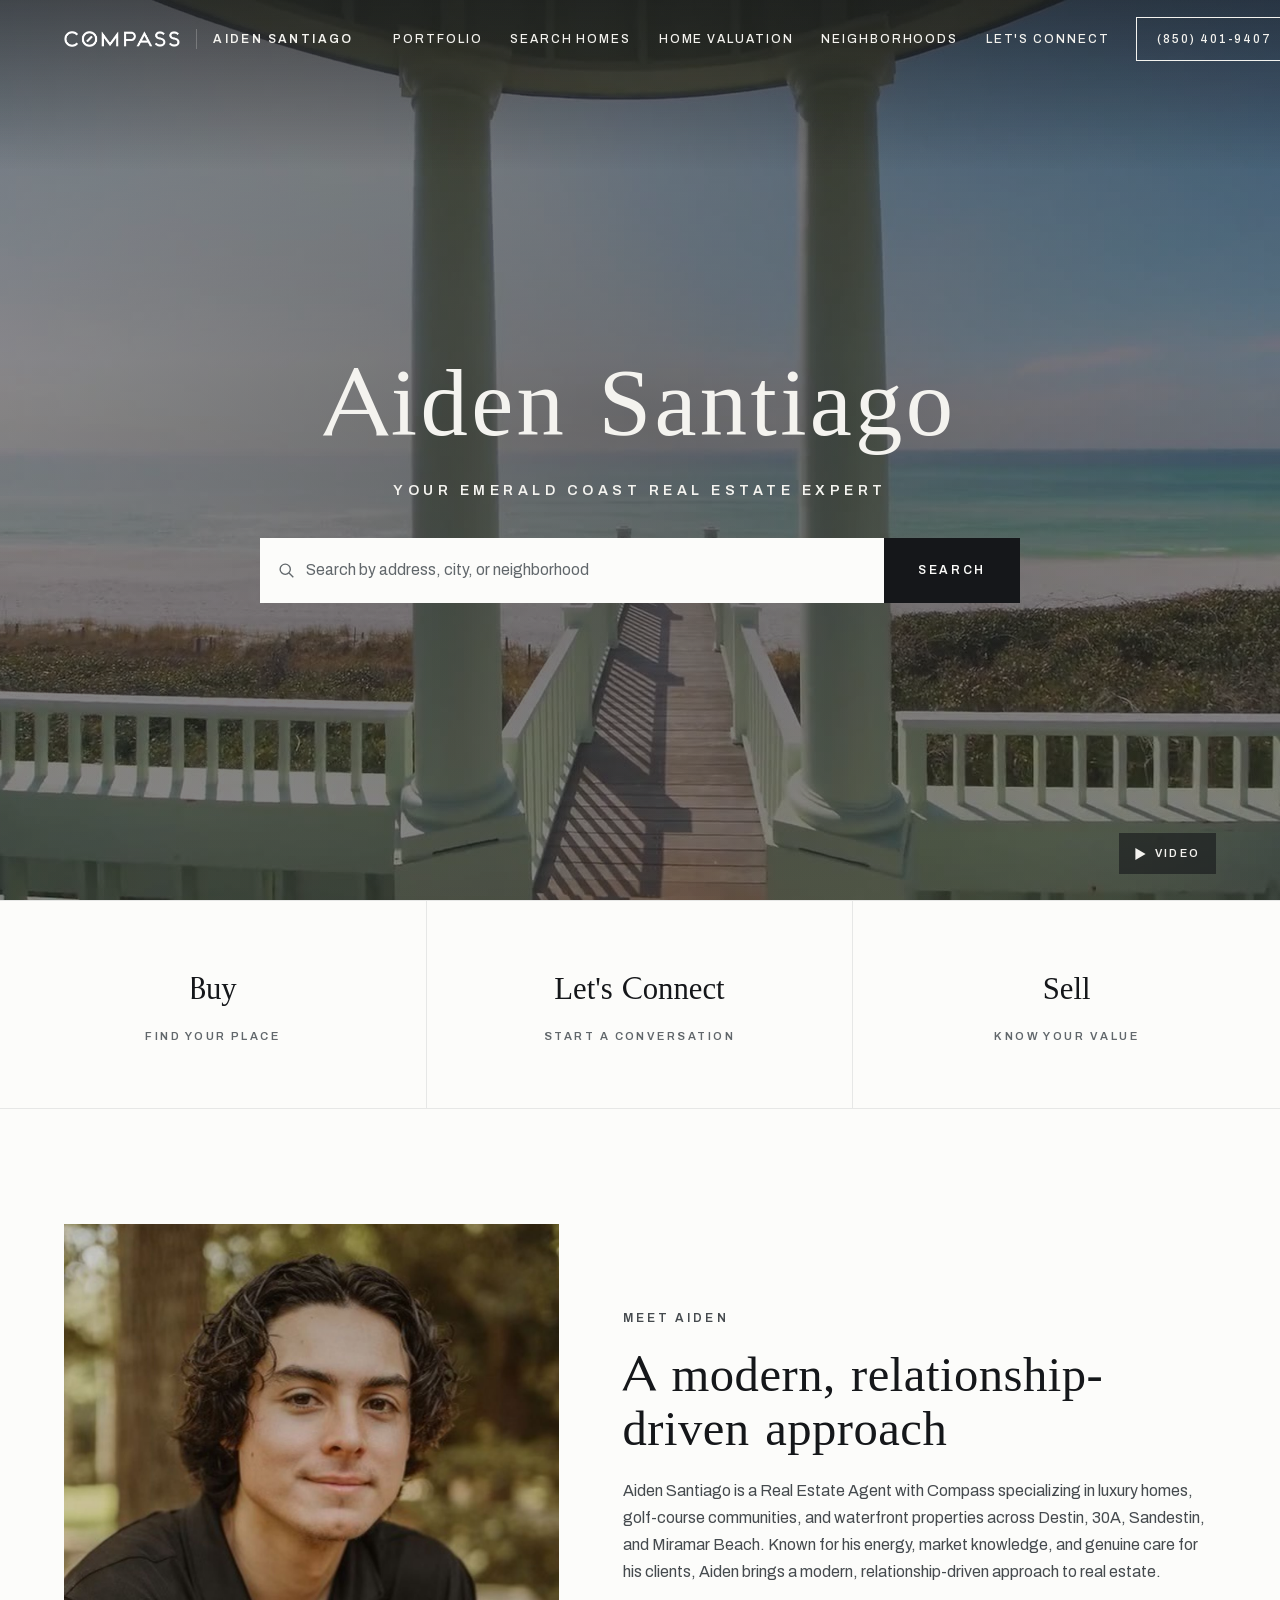
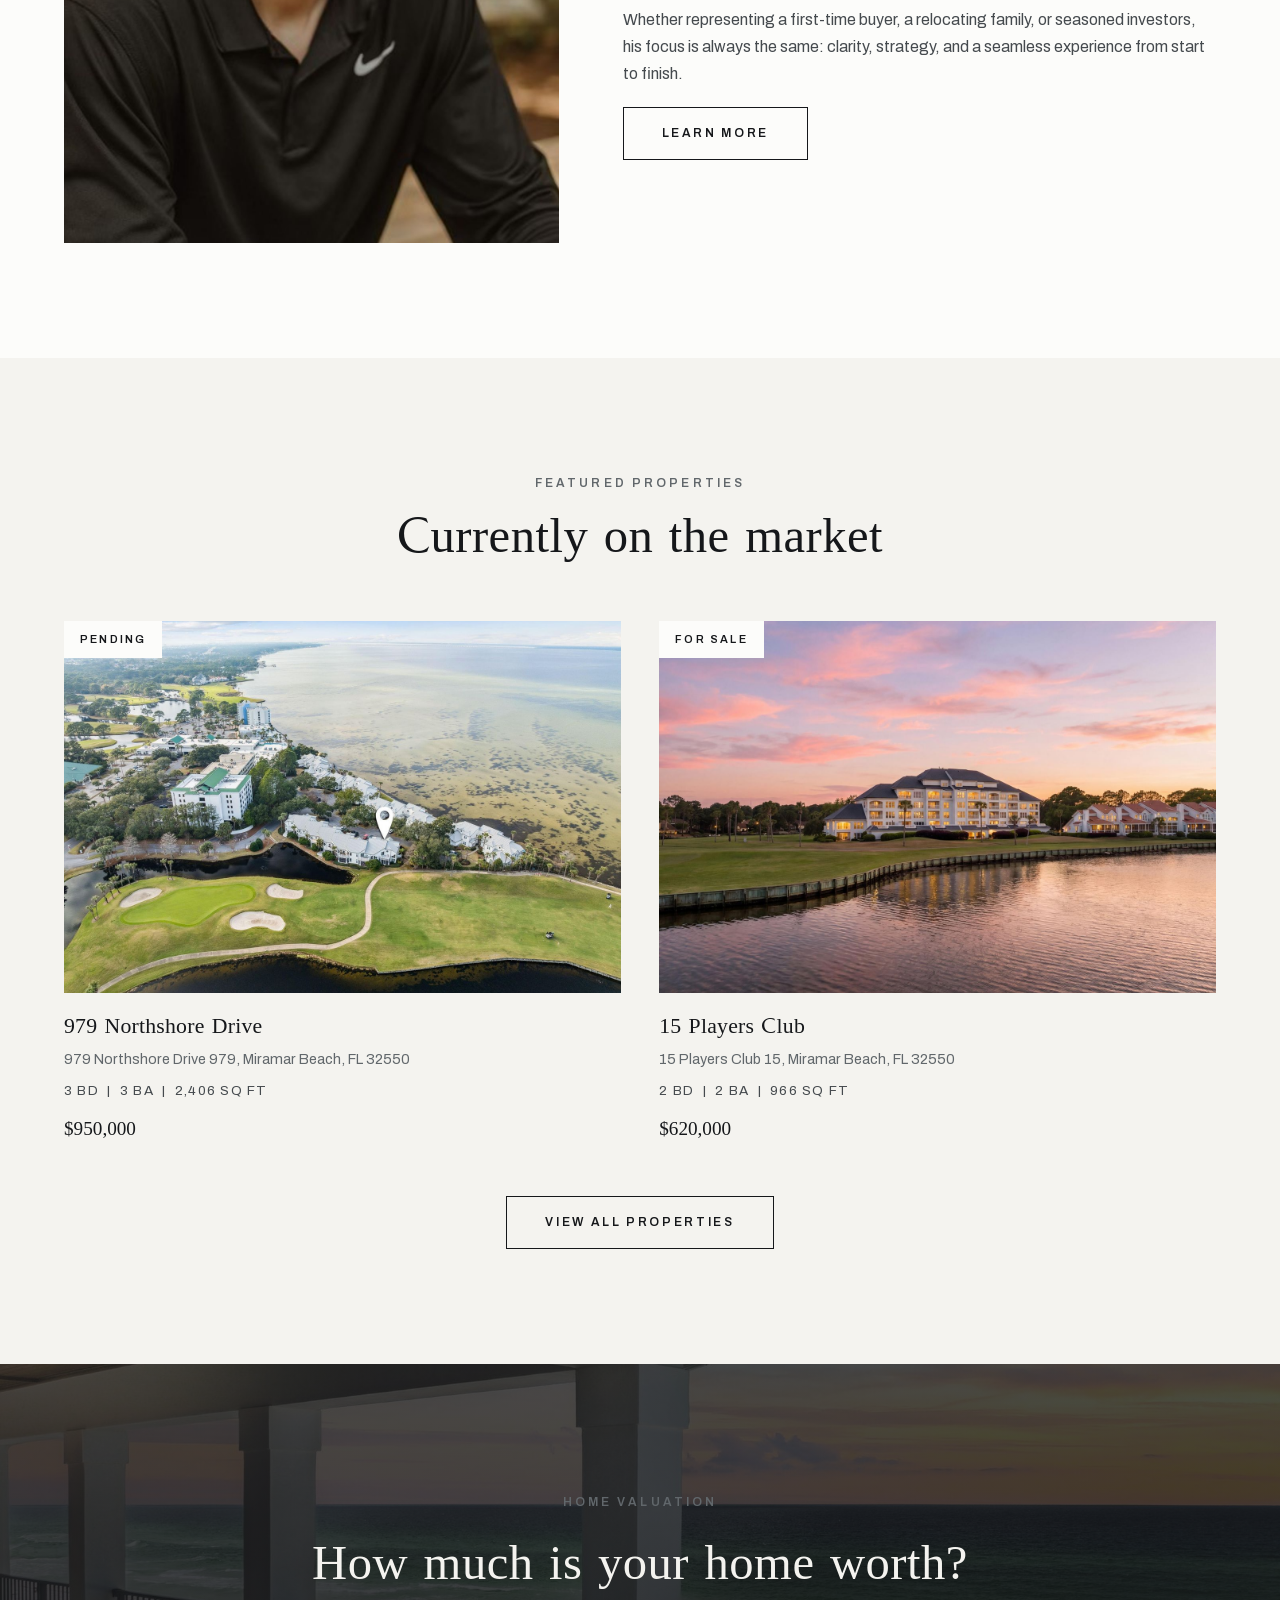
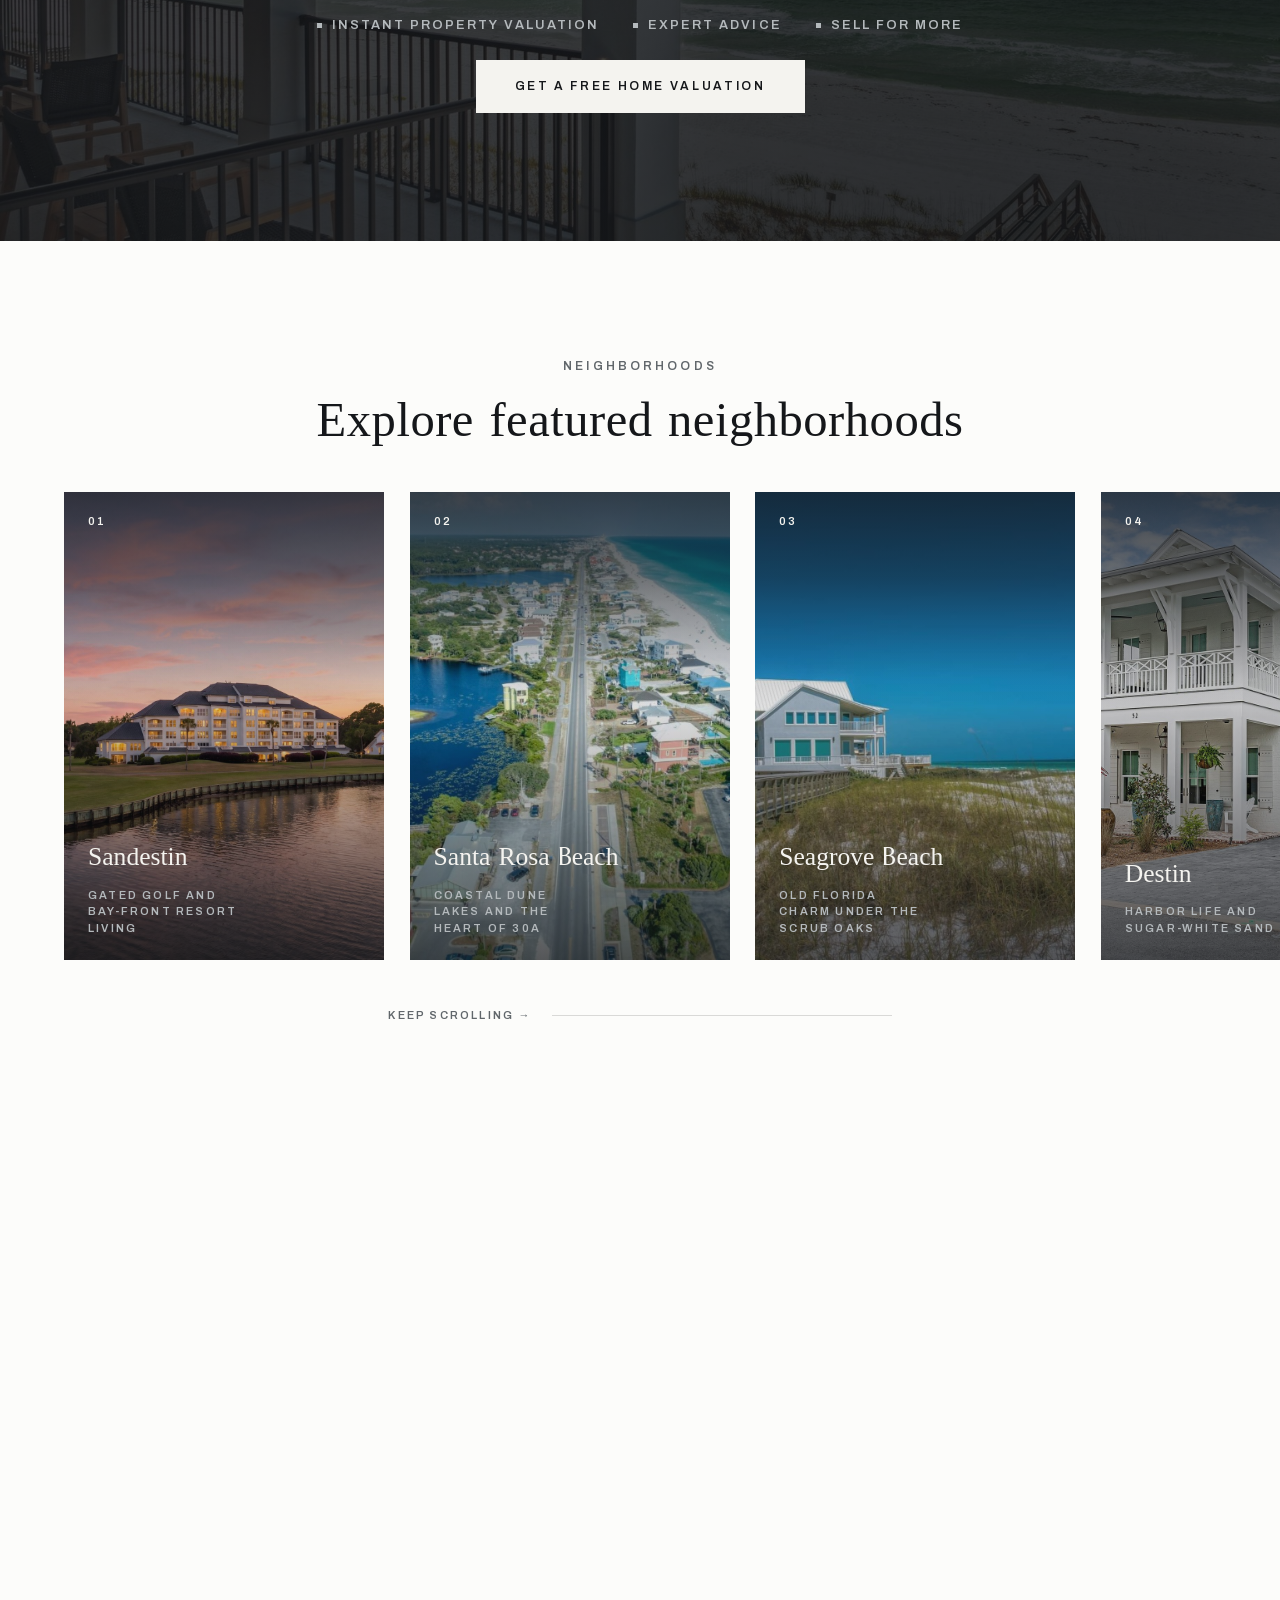
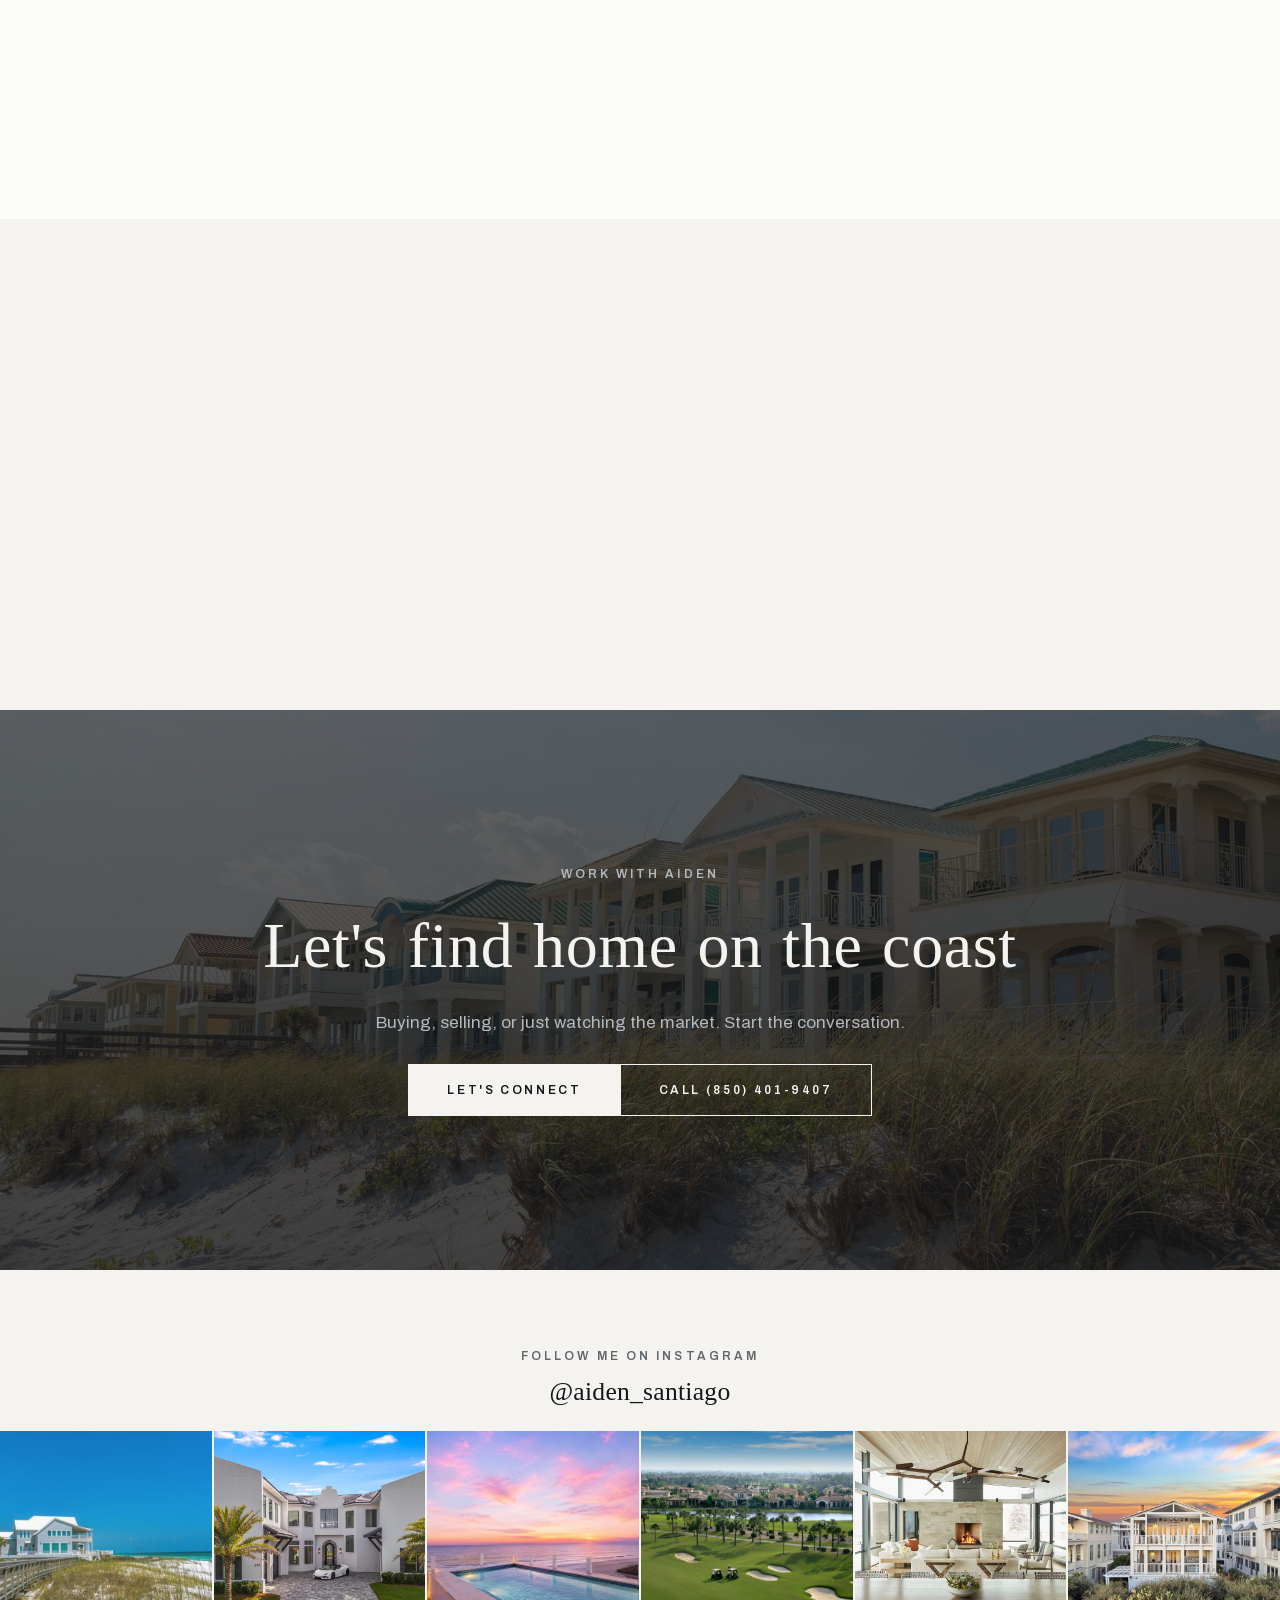
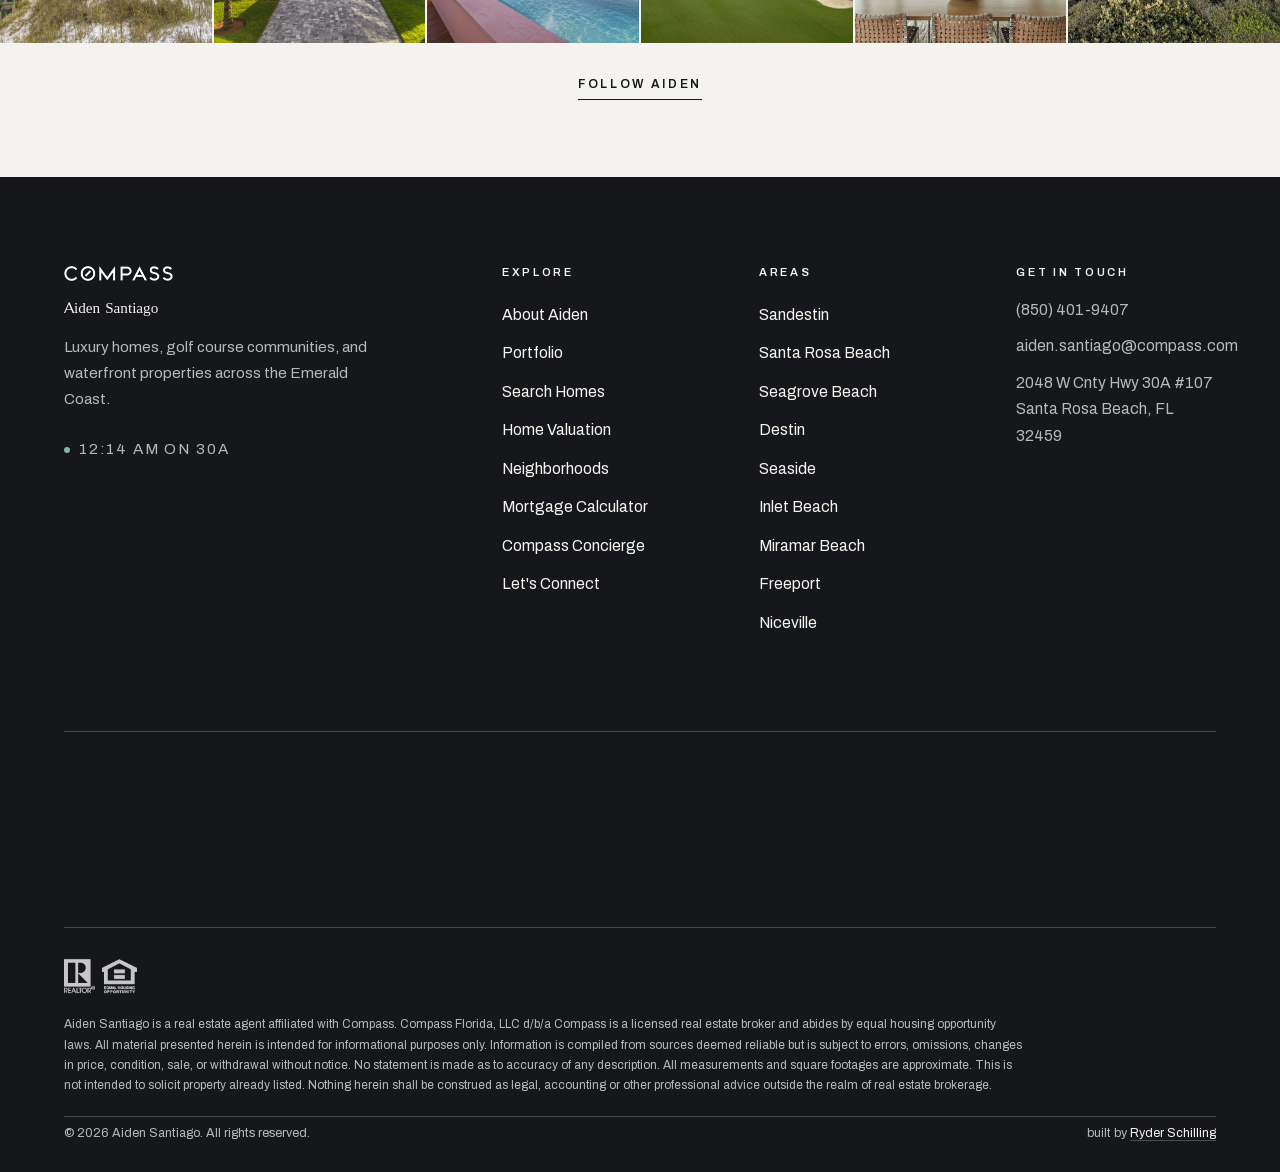
==== index.html @ 5829029d "Initial commit: Aiden Santiago real estate site" ====
<!DOCTYPE html>
<html lang="en">
<head>
<meta charset="utf-8">
<meta name="viewport" content="width=device-width, initial-scale=1.0">
<title>Aiden Santiago | Emerald Coast Real Estate Agent | Compass</title>
<meta name="description" content="Luxury homes, golf course communities, and waterfront properties across Destin, 30A, Sandestin, and Miramar Beach with Aiden Santiago of Compass.">
<meta name="robots" content="noindex, nofollow">
<meta name="author" content="Aiden Santiago">
<meta property="og:type" content="website">
<meta property="og:title" content="Aiden Santiago | Emerald Coast Real Estate Agent | Compass">
<meta property="og:description" content="Luxury homes, golf course communities, and waterfront properties across Destin, 30A, Sandestin, and Miramar Beach with Aiden Santiago of Compass.">
<meta property="og:image" content="/assets/img/og.jpg">
<meta name="twitter:card" content="summary_large_image">
<link rel="icon" href="/favicon.svg" type="image/svg+xml">
<link rel="apple-touch-icon" href="/apple-touch-icon.png">
<link rel="preload" href="/assets/fonts/marcellus-latin.woff2" as="font" type="font/woff2" crossorigin>
<link rel="preload" href="/assets/fonts/archivo-var-latin.woff2" as="font" type="font/woff2" crossorigin>
<link rel="stylesheet" href="/assets/css/main.css">
<script>/* hand-off: the previous page left the menu covering the screen, retract it into the burger */
(function(){try{var d=sessionStorage.getItem("as-menu-open");if(!d)return;sessionStorage.removeItem("as-menu-open");
var p=JSON.parse(d),r=document.documentElement;
if(p.x)r.style.setProperty("--mx",p.x);if(p.y)r.style.setProperty("--my",p.y);if(p.r)r.style.setProperty("--mr",p.r);
r.classList.add("menu-retract");}catch(e){}})();</script>
<script type="application/ld+json">{"@context":"https://schema.org","@graph":[{"@type":"RealEstateAgent","@id":"/#agent","name":"Aiden Santiago","telephone":"+18504019407","email":"aiden.santiago@compass.com","address":{"@type":"PostalAddress","streetAddress":"2048 W Cnty Hwy 30A #107","addressLocality":"Santa Rosa Beach","addressRegion":"FL","postalCode":"32459"},"areaServed":["Sandestin","Santa Rosa Beach","Seagrove Beach","Destin","Seaside","Inlet Beach","Miramar Beach","Freeport","Niceville"],"memberOf":{"@type":"Organization","name":"Compass"},"sameAs":["https://www.instagram.com/aiden_santiago"]},{"@type":"WebSite","@id":"/#site","name":"Aiden Santiago, Emerald Coast Real Estate","publisher":{"@id":"/#agent"}},{"@type":"WebPage","@id":"/","name":"Aiden Santiago | Emerald Coast Real Estate Agent | Compass","description":"Luxury homes, golf course communities, and waterfront properties across Destin, 30A, Sandestin, and Miramar Beach with Aiden Santiago of Compass.","isPartOf":{"@id":"/#site"}}]}</script>
</head>
<body>
<a class="skip-link" href="#main">Skip to content</a>
<header class="header header--hero">
<div class="wrap wrap--wide header__in">
<a class="header__brand" href="/" aria-label="Aiden Santiago, Compass. Home">
<img class="header__logo header__logo--dark" src="/assets/img/compass-wordmark-dark-864.png" alt="Compass" width="864" height="119">
<img class="header__logo header__logo--light" src="/assets/img/compass-wordmark-green-864.png" alt="" width="864" height="119">
<span class="header__agent">Aiden Santiago</span>
</a>
<nav class="nav" aria-label="Primary">
<a href="/portfolio/">Portfolio</a>
<a href="/search/">Search Homes</a>
<a href="/home-valuation/">Home Valuation</a>
<a href="/neighborhoods/">Neighborhoods</a>
<a href="/contact/">Let's Connect</a>
<a class="nav__phone" href="tel:+18504019407">(850) 401-9407</a>
</nav>
<button class="menu-btn" aria-expanded="false" aria-controls="drawer" aria-label="Open menu">
<span></span><span></span><span></span>
</button>
</div>
</header>
<div class="menu" id="drawer" tabindex="-1">
<div class="menu__bg" aria-hidden="true">
<img data-menu-img="home" src="/assets/img/emerald-coast-aerial.jpg" alt="" loading="lazy">
<img data-menu-img="about" src="/assets/img/aiden-seated.jpg" alt="" loading="lazy">
<img data-menu-img="portfolio" src="/assets/img/gulf-front-sunset-row.jpg" alt="" loading="lazy">
<img data-menu-img="search" src="/assets/img/harbor-homes-aerial.jpg" alt="" loading="lazy">
<img data-menu-img="home-valuation" src="/assets/img/estate-sunset-pool.jpg" alt="" loading="lazy">
<img data-menu-img="neighborhoods" src="/assets/img/coastal-lake-aerial.jpg" alt="" loading="lazy">
<img data-menu-img="mortgage-calculator" src="/assets/img/kitchen-modern.jpg" alt="" loading="lazy">
<img data-menu-img="concierge" src="/assets/img/living-room-white.jpg" alt="" loading="lazy">
<img data-menu-img="contact" src="/assets/img/balcony-sunset-beach.jpg" alt="" loading="lazy">
</div>
<div class="menu__inner">
<nav class="menu__nav" aria-label="All pages">
<a href="/" data-img="home">Home</a>
<a href="/about/" data-img="about">About Aiden</a>
<a href="/portfolio/" data-img="portfolio">Portfolio</a>
<a href="/search/" data-img="search">Search Homes</a>
<a href="/home-valuation/" data-img="home-valuation">Home Valuation</a>
<a href="/neighborhoods/" data-img="neighborhoods">Neighborhoods</a>
<a href="/mortgage-calculator/" data-img="mortgage-calculator">Mortgage Calculator</a>
<a href="/concierge/" data-img="concierge">Compass Concierge</a>
<a href="/contact/" data-img="contact">Let's Connect</a>
</nav>
<nav class="menu__foot" aria-label="Social profiles">
<div class="fsoc">
<a href="https://www.facebook.com/p/Aiden-Santiago-Real-Estate-Professional-100083073045133/" rel="noopener" target="_blank" aria-label="Aiden Santiago on Facebook"><svg viewBox="0 0 24 24" aria-hidden="true" focusable="false"><path d="M13.4 21v-8h2.7l.4-3.1h-3.1V7.9c0-.9.25-1.5 1.55-1.5h1.65V3.63c-.29-.04-1.27-.13-2.42-.13-2.4 0-4.03 1.46-4.03 4.14V9.9H7.44V13h2.7v8z"/></svg></a>
<a href="https://www.instagram.com/aiden_santiago/" rel="noopener" target="_blank" aria-label="Aiden Santiago on Instagram"><svg viewBox="0 0 24 24" aria-hidden="true" focusable="false"><rect x="3.3" y="3.3" width="17.4" height="17.4" rx="5" fill="none" stroke="currentColor" stroke-width="1.7"/><circle cx="12" cy="12" r="3.9" fill="none" stroke="currentColor" stroke-width="1.7"/><circle cx="16.9" cy="7.1" r="1.15"/></svg></a>
<a href="https://www.linkedin.com/in/aiden-santiago-573778230/" rel="noopener" target="_blank" aria-label="Aiden Santiago on LinkedIn"><svg viewBox="0 0 24 24" aria-hidden="true" focusable="false"><path d="M6.94 5.5a1.94 1.94 0 1 1-3.88 0 1.94 1.94 0 0 1 3.88 0zM3.32 8.9h3.24V21H3.32zM9.62 8.9h3.1v1.65h.05c.44-.83 1.5-1.7 3.1-1.7 3.31 0 3.92 2.17 3.92 5V21h-3.24v-5.44c0-1.3-.02-2.96-1.8-2.96-1.81 0-2.09 1.41-2.09 2.87V21H9.62z"/></svg></a>
<a href="https://www.zillow.com/profile/aiden%20santiago" rel="noopener" target="_blank" aria-label="Aiden Santiago on Zillow"><svg viewBox="0 0 24 24" aria-hidden="true" focusable="false"><path d="M12 3.3 2.55 10.65l1.32 1.7L12 6.02l8.13 6.33 1.32-1.7z"/><path d="M12 8.85 5.95 13.6V20.7h3.93v-4.35h4.24v4.35h3.93v-7.1z"/></svg></a>
</div>
</nav>
</div>
</div>

<main id="main" tabindex="-1">

<section class="hero" aria-label="Introduction">
<div class="hero__media">
<video id="hero-video" autoplay muted loop playsinline preload="metadata" poster="/assets/video/hero-poster.jpg" aria-hidden="true">
<source src="/assets/video/hero.mp4" type="video/mp4">
</video>
</div>
<div class="wrap hero__body">
<h1>Aiden Santiago</h1>
<p class="hero__tag">Your Emerald Coast Real Estate Expert</p>
<form class="search" role="search" action="/search/" data-hash-search>
<span class="search__field">
<svg viewBox="0 0 20 20" fill="none" stroke="currentColor" stroke-width="1.6" aria-hidden="true"><circle cx="8.5" cy="8.5" r="6"/><path d="M13 13l5 5"/></svg>
<label class="vh" for="hero-q">Search homes</label>
<input id="hero-q" name="q" type="search" placeholder="Search by address, city, or neighborhood" autocomplete="off">
</span>
<button type="submit">Search</button>
</form>
</div>
<button class="hero__vidbtn" data-video-pause="hero-video" aria-label="Pause background video">
<svg class="i-pause" viewBox="0 0 12 14" fill="currentColor" aria-hidden="true"><rect x="1" width="3.5" height="14"/><rect x="7.5" width="3.5" height="14"/></svg>
<svg class="i-play" viewBox="0 0 12 14" fill="currentColor" aria-hidden="true" style="display:none"><path d="M0 0l12 7L0 14z"/></svg>
Video
</button>
</section>

<section aria-labelledby="find">
<h2 class="vh" id="find">Helping you find home in 30A</h2>
<div class="trio">
<a href="/search/"><span class="trio__t">Buy</span><span class="trio__s">Find your place</span></a>
<a href="/contact/"><span class="trio__t">Let's Connect</span><span class="trio__s">Start a conversation</span></a>
<a href="/home-valuation/"><span class="trio__t">Sell</span><span class="trio__s">Know your value</span></a>
</div>
</section>

<section class="sec" aria-labelledby="meet">
<div class="wrap about-split">
<div class="about-split__media" data-rv>
<img src="/assets/img/aiden-headshot.jpg" alt="Aiden Santiago, real estate agent with Compass" loading="lazy" width="1500" height="1500">
</div>
<div class="about-split__body">
<p class="kicker">Meet Aiden</p>
<h2 class="h2" id="meet">A modern, relationship-driven approach</h2>
<p>Aiden Santiago is a Real Estate Agent with Compass specializing in luxury homes, golf-course communities, and waterfront properties across Destin, 30A, Sandestin, and Miramar Beach. Known for his energy, market knowledge, and genuine care for his clients, Aiden brings a modern, relationship-driven approach to real estate.</p>
<p>Whether representing a first-time buyer, a relocating family, or seasoned investors, his focus is always the same: clarity, strategy, and a seamless experience from start to finish.</p>
<a class="btn" href="/about/">Learn more</a>
</div>
</div>
</section>

<section class="sec band" aria-labelledby="feat">
<div class="wrap">
<div class="sec-head center">
<p class="kicker">Featured Properties</p>
<h2 class="h2" id="feat">Currently on the market</h2>
</div>
<div class="pgrid pgrid--2">
<article class="pcard">
<div class="pcard__media">
<img src="/assets/img/props/prop-4.jpg" alt="979 Northshore Drive, Miramar Beach" loading="lazy" width="1400" height="933">
<span class="pcard__status">Pending</span>
</div>
<div class="pcard__body">
<h3 class="pcard__name">979 Northshore Drive</h3>
<p class="pcard__addr">979 Northshore Drive 979, Miramar Beach, FL 32550</p>
<p class="pcard__specs">3 BD &nbsp;|&nbsp; 3 BA &nbsp;|&nbsp; 2,406 Sq Ft</p>
<p class="pcard__price">$950,000</p>
</div>
</article>
<article class="pcard">
<div class="pcard__media">
<img src="/assets/img/props/prop-17.jpg" alt="15 Players Club, Miramar Beach" loading="lazy" width="1400" height="933">
<span class="pcard__status">For Sale</span>
</div>
<div class="pcard__body">
<h3 class="pcard__name">15 Players Club</h3>
<p class="pcard__addr">15 Players Club 15, Miramar Beach, FL 32550</p>
<p class="pcard__specs">2 BD &nbsp;|&nbsp; 2 BA &nbsp;|&nbsp; 966 Sq Ft</p>
<p class="pcard__price">$620,000</p>
</div>
</article>
</div>
<div class="btn-row center" style="margin-top:clamp(34px,4vw,52px)">
<a class="btn" href="/portfolio/">View all properties</a>
</div>
</div>
</section>

<section class="valband" aria-labelledby="val">
<div class="valband__media"><img src="/assets/img/balcony-sunset-beach.jpg" alt="" loading="lazy"></div>
<div class="wrap valband__body">
<p class="kicker">Home Valuation</p>
<h2 class="h2" id="val">How much is your home worth?</h2>
<ul class="vbullets">
<li>Instant property valuation</li>
<li>Expert advice</li>
<li>Sell for more</li>
</ul>
<a class="btn btn--inv-solid" href="/home-valuation/">Get a free home valuation</a>
</div>
</section>

<section class="nbrun" aria-labelledby="nb" data-nbrun>
<div class="nbrun__track">
<div class="nbrun__stage">
<div class="wrap nbrun__head">
<div class="sec-head center">
<p class="kicker">Neighborhoods</p>
<h2 class="h2" id="nb">Explore featured neighborhoods</h2>
</div>
</div>
<div class="nbrail" data-nbrail>
<a class="nbcard" href="/neighborhoods/">
<img src="/assets/img/golf-dusk-water.jpg" alt="Golf course and water at dusk in Sandestin" loading="lazy">
<span class="nbcard__i" aria-hidden="true">01</span>
<span class="nbcard__body"><span class="nbcard__n">Sandestin</span><span class="nbcard__m">Gated golf and bay-front resort living</span></span>
</a>
<a class="nbcard" href="/neighborhoods/">
<img src="/assets/img/coastal-lake-aerial.jpg" alt="Aerial view of a coastal dune lake meeting the Gulf at Santa Rosa Beach" loading="lazy">
<span class="nbcard__i" aria-hidden="true">02</span>
<span class="nbcard__body"><span class="nbcard__n">Santa Rosa Beach</span><span class="nbcard__m">Coastal dune lakes and the heart of 30A</span></span>
</a>
<a class="nbcard" href="/neighborhoods/">
<img src="/assets/img/turquoise-cottage-dunes.jpg" alt="Turquoise beach cottage behind the dunes at Seagrove Beach" loading="lazy">
<span class="nbcard__i" aria-hidden="true">03</span>
<span class="nbcard__body"><span class="nbcard__n">Seagrove Beach</span><span class="nbcard__m">Old Florida charm under the scrub oaks</span></span>
</a>
<a class="nbcard" href="/neighborhoods/">
<img src="/assets/img/destin-dusk-aerial.jpg" alt="Aerial view of Destin at dusk with the harbor lit up" loading="lazy">
<span class="nbcard__i" aria-hidden="true">04</span>
<span class="nbcard__body"><span class="nbcard__n">Destin</span><span class="nbcard__m">Harbor life and sugar-white sand</span></span>
</a>
<a class="nbcard" href="/neighborhoods/">
<img src="/assets/img/seaside-dome-aerial.jpg" alt="Aerial view of the Seaside pavilion dome above the trees" loading="lazy">
<span class="nbcard__i" aria-hidden="true">05</span>
<span class="nbcard__body"><span class="nbcard__n">Seaside</span><span class="nbcard__m">The iconic pastel beach town on 30A</span></span>
</a>
<a class="nbcard" href="/neighborhoods/">
<img src="/assets/img/dune-fence-beach.jpg" alt="Dune fence and white sand beach at Inlet Beach" loading="lazy">
<span class="nbcard__i" aria-hidden="true">06</span>
<span class="nbcard__body"><span class="nbcard__n">Inlet Beach</span><span class="nbcard__m">The quiet eastern gateway to 30A</span></span>
</a>
<a class="nbcard" href="/neighborhoods/">
<img src="/assets/img/miramar-coastline.jpg" alt="Aerial view of the emerald coastline and beachfront homes at Miramar Beach" loading="lazy">
<span class="nbcard__i" aria-hidden="true">07</span>
<span class="nbcard__body"><span class="nbcard__n">Miramar Beach</span><span class="nbcard__m">Gulf-front homes minutes from Destin</span></span>
</a>
<a class="nbcard" href="/neighborhoods/">
<img src="/assets/img/bayou-boat-dock.jpg" alt="Boat dock on calm bayou water near Freeport" loading="lazy">
<span class="nbcard__i" aria-hidden="true">08</span>
<span class="nbcard__body"><span class="nbcard__n">Freeport</span><span class="nbcard__m">Room to grow on Choctawhatchee Bay</span></span>
</a>
<a class="nbcard" href="/neighborhoods/">
<img src="/assets/img/bayou-docks-aerial.jpg" alt="Aerial view of waterfront homes and docks along the bayou in Niceville" loading="lazy">
<span class="nbcard__i" aria-hidden="true">09</span>
<span class="nbcard__body"><span class="nbcard__n">Niceville</span><span class="nbcard__m">Bayou living on Boggy Bayou</span></span>
</a>
<a class="nbrail__end" href="/neighborhoods/">
<span class="nbrail__end-k">Every area Aiden covers</span>
<span class="nbrail__end-t">View all neighborhoods</span>
<span class="nbrail__end-a" aria-hidden="true">&#8594;</span>
</a>
</div>
<div class="wrap nbrun__foot">
<p class="nbrun__hint"><span class="nbrun__hint--swipe">Swipe to explore</span><span class="nbrun__hint--scroll">Keep scrolling</span> <span aria-hidden="true">&#8594;</span></p>
<div class="nbrun__prog" data-nbprog aria-hidden="true"><span></span></div>
<a class="btn nbrun__all" href="/neighborhoods/">View all</a>
</div>
</div>
</div>
</section>

<section class="sec--tight band" aria-labelledby="news">
<div class="wrap news">
<p class="kicker">Stay in the loop</p>
<h2 class="h2" id="news">Get 30A real estate updates</h2>
<p class="lede">New listings, closed comps, and what the market is actually doing. No noise.</p>
<form class="form" data-mailto="aiden.santiago@compass.com" data-subject="Newsletter signup" style="width:min(640px,100%)">
<div class="f-row">
<div class="f-field">
<label for="n-name">Name</label>
<input id="n-name" name="name" type="text" autocomplete="name" required>
</div>
<div class="f-field">
<label for="n-email">Email</label>
<input id="n-email" name="email" type="email" autocomplete="email" required>
</div>
</div>
<p class="form__ok" hidden tabindex="-1">Your email is ready to send. Aiden will add you to the list.</p>
<div class="btn-row"><button class="btn btn--solid" type="submit">Subscribe</button></div>
</form>
</div>
</section>

<section class="cta" aria-labelledby="ww">
<div class="cta__media"><img src="/assets/img/walkover-long.jpg" alt="" loading="lazy"></div>
<div class="wrap cta__body">
<p class="kicker" style="color:var(--on-bed-mut)">Work With Aiden</p>
<h2 id="ww">Let's find home on the coast</h2>
<p class="lede" style="color:var(--on-bed-mut);text-align:center">Buying, selling, or just watching the market. Start the conversation.</p>
<div class="btn-row center">
<a class="btn btn--inv-solid" href="/contact/">Let's connect</a>
<a class="btn btn--inv" href="tel:+18504019407">Call (850) 401-9407</a>
</div>
</div>
</section>

<section class="sec--tight band" aria-labelledby="ig">
<div class="wrap center" style="margin-bottom:26px">
<p class="kicker">Follow Me on Instagram</p>
<h2 class="h3" id="ig" style="margin-top:10px">@aiden_santiago</h2>
</div>
<div class="igstrip">
<a href="https://www.instagram.com/aiden_santiago" rel="noopener" aria-label="Aiden Santiago on Instagram"><img src="/assets/img/walkover-dunes.jpg" alt="Dune walkover to the beach" loading="lazy"></a>
<a href="https://www.instagram.com/aiden_santiago" rel="noopener" aria-label="Aiden Santiago on Instagram"><img src="/assets/img/white-villa-courtyard.jpg" alt="White villa courtyard with palms" loading="lazy"></a>
<a href="https://www.instagram.com/aiden_santiago" rel="noopener" aria-label="Aiden Santiago on Instagram"><img src="/assets/img/sunset-rooftop-pool.jpg" alt="Rooftop pool overlooking the Gulf at sunset" loading="lazy"></a>
<a href="https://www.instagram.com/aiden_santiago" rel="noopener" aria-label="Aiden Santiago on Instagram"><img src="/assets/img/golf-course-green.jpg" alt="Golf course green beside the water" loading="lazy"></a>
<a href="https://www.instagram.com/aiden_santiago" rel="noopener" aria-label="Aiden Santiago on Instagram"><img src="/assets/img/interior-fireplace.jpg" alt="Living room with stone fireplace" loading="lazy"></a>
<a href="https://www.instagram.com/aiden_santiago" rel="noopener" aria-label="Aiden Santiago on Instagram"><img src="/assets/img/gulf-front-sunset-row.jpg" alt="Row of gulf-front homes at sunset" loading="lazy"></a>
</div>
<div class="wrap center" style="margin-top:26px">
<a class="tlink" href="https://www.instagram.com/aiden_santiago" rel="noopener">Follow Aiden</a>
</div>
</section>

</main>
<footer class="footer">
<div class="footer__scene" aria-hidden="true">
<img data-area="Sandestin" src="/assets/img/golf-dusk-water.jpg" alt="" loading="lazy">
<img data-area="Santa Rosa Beach" src="/assets/img/coastal-lake-aerial.jpg" alt="" loading="lazy">
<img data-area="Seagrove Beach" src="/assets/img/turquoise-cottage-dunes.jpg" alt="" loading="lazy">
<img data-area="Destin" src="/assets/img/destin-dusk-aerial.jpg" alt="" loading="lazy">
<img data-area="Seaside" src="/assets/img/seaside-dome-aerial.jpg" alt="" loading="lazy">
<img data-area="Inlet Beach" src="/assets/img/dune-fence-beach.jpg" alt="" loading="lazy">
<img data-area="Miramar Beach" src="/assets/img/miramar-coastline.jpg" alt="" loading="lazy">
<img data-area="Freeport" src="/assets/img/bayou-boat-dock.jpg" alt="" loading="lazy">
<img data-area="Niceville" src="/assets/img/bayou-docks-aerial.jpg" alt="" loading="lazy">
</div>
<div class="wrap wrap--wide">
<div class="footer__top">
<div class="footer__brand">
<img src="/assets/img/compass-wordmark-green-864.png" alt="Compass" width="864" height="119">
<p class="footer__name">Aiden Santiago</p>
<p>Luxury homes, golf course communities, and waterfront properties across the Emerald Coast.</p>
<p class="coasttime"><span class="dot" aria-hidden="true"></span><span data-coast-time>On the coast</span></p>
</div>
<div>
<h2 id="f-explore">Explore</h2>
<ul aria-labelledby="f-explore">
<li><a class="flink" href="/about/"><span class="n">01</span><span class="t">About Aiden</span></a></li>
<li><a class="flink" href="/portfolio/"><span class="n">02</span><span class="t">Portfolio</span></a></li>
<li><a class="flink" href="/search/"><span class="n">03</span><span class="t">Search Homes</span></a></li>
<li><a class="flink" href="/home-valuation/"><span class="n">04</span><span class="t">Home Valuation</span></a></li>
<li><a class="flink" href="/neighborhoods/"><span class="n">05</span><span class="t">Neighborhoods</span></a></li>
<li><a class="flink" href="/mortgage-calculator/"><span class="n">06</span><span class="t">Mortgage Calculator</span></a></li>
<li><a class="flink" href="/concierge/"><span class="n">07</span><span class="t">Compass Concierge</span></a></li>
<li><a class="flink" href="/contact/"><span class="n">08</span><span class="t">Let's Connect</span></a></li>
</ul>
</div>
<div>
<h2 id="f-areas">Areas</h2>
<ul aria-labelledby="f-areas">
<li><a class="flink" href="/neighborhoods/" data-area="Sandestin"><span class="n">01</span><span class="t">Sandestin</span></a></li>
<li><a class="flink" href="/neighborhoods/" data-area="Santa Rosa Beach"><span class="n">02</span><span class="t">Santa Rosa Beach</span></a></li>
<li><a class="flink" href="/neighborhoods/" data-area="Seagrove Beach"><span class="n">03</span><span class="t">Seagrove Beach</span></a></li>
<li><a class="flink" href="/neighborhoods/" data-area="Destin"><span class="n">04</span><span class="t">Destin</span></a></li>
<li><a class="flink" href="/neighborhoods/" data-area="Seaside"><span class="n">05</span><span class="t">Seaside</span></a></li>
<li><a class="flink" href="/neighborhoods/" data-area="Inlet Beach"><span class="n">06</span><span class="t">Inlet Beach</span></a></li>
<li><a class="flink" href="/neighborhoods/" data-area="Miramar Beach"><span class="n">07</span><span class="t">Miramar Beach</span></a></li>
<li><a class="flink" href="/neighborhoods/" data-area="Freeport"><span class="n">08</span><span class="t">Freeport</span></a></li>
<li><a class="flink" href="/neighborhoods/" data-area="Niceville"><span class="n">09</span><span class="t">Niceville</span></a></li>
</ul>
</div>
<div>
<h2 id="f-touch">Get in Touch</h2>
<address aria-labelledby="f-touch">
<a href="tel:+18504019407">(850) 401-9407</a>
<a href="mailto:aiden.santiago@compass.com">aiden.santiago@compass.com</a>
<span>2048 W Cnty Hwy 30A #107<br>Santa Rosa Beach, FL 32459</span>
</address>
<div class="fsoc">
<a href="https://www.facebook.com/p/Aiden-Santiago-Real-Estate-Professional-100083073045133/" rel="noopener" target="_blank" aria-label="Aiden Santiago on Facebook"><svg viewBox="0 0 24 24" aria-hidden="true" focusable="false"><path d="M13.4 21v-8h2.7l.4-3.1h-3.1V7.9c0-.9.25-1.5 1.55-1.5h1.65V3.63c-.29-.04-1.27-.13-2.42-.13-2.4 0-4.03 1.46-4.03 4.14V9.9H7.44V13h2.7v8z"/></svg></a>
<a href="https://www.instagram.com/aiden_santiago/" rel="noopener" target="_blank" aria-label="Aiden Santiago on Instagram"><svg viewBox="0 0 24 24" aria-hidden="true" focusable="false"><rect x="3.3" y="3.3" width="17.4" height="17.4" rx="5" fill="none" stroke="currentColor" stroke-width="1.7"/><circle cx="12" cy="12" r="3.9" fill="none" stroke="currentColor" stroke-width="1.7"/><circle cx="16.9" cy="7.1" r="1.15"/></svg></a>
<a href="https://www.linkedin.com/in/aiden-santiago-573778230/" rel="noopener" target="_blank" aria-label="Aiden Santiago on LinkedIn"><svg viewBox="0 0 24 24" aria-hidden="true" focusable="false"><path d="M6.94 5.5a1.94 1.94 0 1 1-3.88 0 1.94 1.94 0 0 1 3.88 0zM3.32 8.9h3.24V21H3.32zM9.62 8.9h3.1v1.65h.05c.44-.83 1.5-1.7 3.1-1.7 3.31 0 3.92 2.17 3.92 5V21h-3.24v-5.44c0-1.3-.02-2.96-1.8-2.96-1.81 0-2.09 1.41-2.09 2.87V21H9.62z"/></svg></a>
<a href="https://www.zillow.com/profile/aiden%20santiago" rel="noopener" target="_blank" aria-label="Aiden Santiago on Zillow"><svg viewBox="0 0 24 24" aria-hidden="true" focusable="false"><path d="M12 3.3 2.55 10.65l1.32 1.7L12 6.02l8.13 6.33 1.32-1.7z"/><path d="M12 8.85 5.95 13.6V20.7h3.93v-4.35h4.24v4.35h3.93v-7.1z"/></svg></a>
</div>
</div>
</div>

<div class="footer__mark">
<div class="wordmark-clip"><p class="wordmark" aria-hidden="true"><span>A</span><span>I</span><span>D</span><span>E</span><span>N</span><span aria-hidden="true">&nbsp;</span><span>S</span><span>A</span><span>N</span><span>T</span><span>I</span><span>A</span><span>G</span><span>O</span></p></div>
</div>

<div class="footer__legal">
<div class="footer__compliance">
<img src="/assets/img/badges-chalk.png" alt="REALTOR and Equal Housing Opportunity" width="900" height="466">
</div>
<p>Aiden Santiago is a real estate agent affiliated with Compass. Compass Florida, LLC d/b/a Compass is a licensed real estate broker and abides by equal housing opportunity laws. All material presented herein is intended for informational purposes only. Information is compiled from sources deemed reliable but is subject to errors, omissions, changes in price, condition, sale, or withdrawal without notice. No statement is made as to accuracy of any description. All measurements and square footages are approximate. This is not intended to solicit property already listed. Nothing herein shall be construed as legal, accounting or other professional advice outside the realm of real estate brokerage.</p>
<div class="footer__bar">
<span>&copy; <span data-current-year>2026</span> Aiden Santiago. All rights reserved.</span>
<span>built by <a href="https://ryderschilling.com" rel="noopener">Ryder Schilling</a></span>
</div>
</div>
</div>
</footer>
<script src="/assets/js/main.js" defer></script>
</body>
</html>
---- assets/css/main.css ----
/* ============================================================
   Aiden Santiago | Compass, mockup by Ryder Schilling
   Structure follows his current site. Rebuilt from scratch.
   ============================================================ */

@font-face{
  font-family:'Marcellus';
  font-style:normal;font-weight:400;font-display:swap;
  src:url('/assets/fonts/marcellus-latin.woff2') format('woff2');
  unicode-range:U+0000-00FF,U+0131,U+0152-0153,U+02BB-02BC,U+02C6,U+02DA,U+02DC,U+2000-206F,U+2074,U+20AC,U+2122,U+2191,U+2193,U+2212,U+2215,U+FEFF,U+FFFD;
}
@font-face{
  font-family:'Archivo';
  font-style:normal;font-weight:100 900;font-display:swap;
  src:url('/assets/fonts/archivo-var-latin.woff2') format('woff2');
}

/* ---------- Tokens ---------- */
:root{
  --paper:#FCFCFA;
  --surface:#F4F3EF;
  --surface-2:#EAE8E2;
  --ink:#15171A;
  --ink-2:#454A4E;
  --ink-3:#61676B;
  --bed:#15171A;
  --on-bed:#F4F3EF;
  --on-bed-mut:#B4B9BC;
  --line:rgba(21,23,26,.15);
  --line-2:rgba(21,23,26,.09);
  --line-inv:rgba(244,243,239,.24);

  --font-display:'Marcellus','Georgia',serif;
  --font-sans:'Archivo','Helvetica Neue',Arial,sans-serif;
  --ease:cubic-bezier(.22,1,.36,1);
  --gutter:clamp(20px,5vw,64px);
  --sec:clamp(72px,9vw,124px);
  --headerH:78px;
  --maxw:1400px;
}

/* ---------- Base ---------- */
*,*::before,*::after{box-sizing:border-box;margin:0;padding:0}
html{scroll-behavior:smooth;scroll-padding-top:calc(var(--headerH) + 12px);-webkit-text-size-adjust:100%}
body{
  font-family:var(--font-sans);font-weight:400;font-size:1rem;line-height:1.7;
  color:var(--ink);background:var(--paper);overflow-x:clip;
}
img,video{max-width:100%;display:block}
a{color:inherit}
button{font:inherit;color:inherit;background:none;border:0;cursor:pointer}
ul[role="list"]{list-style:none}
h1,h2,h3,h4{font-family:var(--font-display);font-weight:400;line-height:1.12;letter-spacing:.01em}
:focus-visible{outline:2px solid var(--ink);outline-offset:3px}
.on-dark :focus-visible,.footer :focus-visible,.header--hero :focus-visible{outline-color:var(--on-bed)}

.skip-link{
  position:absolute;left:16px;top:-64px;z-index:300;
  background:var(--ink);color:var(--on-bed);padding:12px 20px;
  font-size:.8125rem;letter-spacing:.14em;text-transform:uppercase;text-decoration:none;
  transition:top .2s var(--ease);
}
.skip-link:focus{top:12px}
.vh{position:absolute !important;width:1px;height:1px;padding:0;margin:-1px;overflow:hidden;clip:rect(0 0 0 0);clip-path:inset(50%);white-space:nowrap;border:0}
.wrap{padding-inline:var(--gutter);max-width:var(--maxw);margin-inline:auto;width:100%}
.wrap--wide{max-width:1660px}

/* ---------- Shared type ---------- */
.kicker{
  font-family:var(--font-sans);font-size:.75rem;font-weight:600;
  letter-spacing:.26em;text-transform:uppercase;color:var(--ink-3);
}
.on-dark .kicker{color:var(--on-bed-mut)}
.h1{font-size:clamp(2.5rem,5.6vw,4.4rem)}
.h2{font-size:clamp(2rem,3.8vw,3.15rem)}
.h3{font-size:clamp(1.35rem,2vw,1.75rem)}
.sec{padding-block:var(--sec)}
.sec--tight{padding-block:clamp(56px,6vw,86px)}
.band{background:var(--surface)}
.dark{background:var(--bed);color:var(--on-bed)}
.dark h1,.dark h2,.dark h3{color:var(--on-bed)}
.center{text-align:center}
.center .lede{margin-inline:auto}
.lede{font-size:1.0625rem;line-height:1.75;color:var(--ink-2);max-width:62ch}
.on-dark .lede{color:var(--on-bed-mut)}
.sec-head{display:flex;flex-direction:column;gap:16px;margin-bottom:clamp(34px,4.5vw,58px)}
.sec-head.center{align-items:center}

/* ---------- Buttons ---------- */
.btn{
  display:inline-flex;align-items:center;justify-content:center;
  min-height:52px;padding:15px 38px;border-radius:0;
  font-size:.75rem;font-weight:600;letter-spacing:.22em;text-transform:uppercase;
  text-decoration:none;border:1px solid var(--ink);color:var(--ink);background:transparent;
  transition:background .3s var(--ease),color .3s var(--ease),border-color .3s var(--ease);
}
.btn:hover{background:var(--ink);color:var(--paper)}
.btn--solid{background:var(--ink);color:var(--paper)}
.btn--solid:hover{background:transparent;color:var(--ink)}
.btn--inv{border-color:var(--on-bed);color:var(--on-bed)}
.btn--inv:hover{background:var(--on-bed);color:var(--ink)}
.btn--inv-solid{background:var(--on-bed);color:var(--ink);border-color:var(--on-bed)}
.btn--inv-solid:hover{background:transparent;color:var(--on-bed)}
.btn-row{display:flex;flex-wrap:wrap;gap:0}
.btn-row .btn + .btn{margin-left:-1px}
.btn-row.center{justify-content:center}

.tlink{
  display:inline-flex;align-items:center;gap:10px;min-height:26px;
  font-size:.75rem;font-weight:600;letter-spacing:.22em;text-transform:uppercase;
  text-decoration:none;padding-bottom:5px;position:relative;color:var(--ink);
}
.tlink::after{content:"";position:absolute;left:0;right:0;bottom:0;height:1px;background:currentColor;transform-origin:left;transition:transform .4s var(--ease)}
.tlink:hover::after{transform:scaleX(.3)}
.on-dark .tlink{color:var(--on-bed)}

/* ---------- Header ---------- */
.header{
  position:fixed;inset:0 0 auto 0;z-index:100;height:var(--headerH);
  display:flex;align-items:center;
  transition:background .35s var(--ease),box-shadow .35s var(--ease);
}
.header__in{display:flex;align-items:center;gap:clamp(16px,3vw,48px)}
.header__brand{display:flex;align-items:center;gap:16px;text-decoration:none;flex-shrink:0}
.header__logo{height:16px;width:auto}
.header__logo--light{display:none}
.header__agent{
  font-size:.75rem;font-weight:600;letter-spacing:.2em;text-transform:uppercase;
  white-space:nowrap;border-left:1px solid var(--line);padding-left:16px;color:var(--ink);
}
.nav{display:flex;align-items:center;gap:clamp(14px,2vw,32px);margin-left:auto}
.nav a{
  font-size:.75rem;font-weight:500;letter-spacing:.16em;text-transform:uppercase;
  text-decoration:none;color:var(--ink);padding:9px 1px;position:relative;white-space:nowrap;
}
.nav a::after{content:"";position:absolute;left:0;right:0;bottom:3px;height:1px;background:currentColor;transform:scaleX(0);transform-origin:left;transition:transform .3s var(--ease)}
.nav a:hover::after,.nav a[aria-current="page"]::after{transform:scaleX(1)}
.nav__phone{border:1px solid currentColor;padding:11px 20px !important}
.nav__phone::after{display:none}
.nav__phone:hover{background:var(--ink);color:var(--paper)}

.menu-btn{
  display:flex;flex-direction:column;justify-content:center;gap:5px;
  width:44px;height:44px;padding:11px;flex-shrink:0;margin-left:8px;
}
.menu-btn span{display:block;height:1.5px;background:var(--ink);transition:transform .3s var(--ease),opacity .3s var(--ease)}
.menu-btn[aria-expanded="true"] span:nth-child(1){transform:translateY(6.5px) rotate(45deg)}
.menu-btn[aria-expanded="true"] span:nth-child(2){opacity:0}
.menu-btn[aria-expanded="true"] span:nth-child(3){transform:translateY(-6.5px) rotate(-45deg)}

.header.is-scrolled{background:var(--paper);box-shadow:0 1px 0 var(--line-2)}
/* readable chrome over a bright video top */
.header--hero::before{
  content:"";position:absolute;inset:0 0 auto 0;height:170px;pointer-events:none;z-index:-1;
  background:linear-gradient(180deg,rgba(21,23,26,.52),rgba(21,23,26,0));
  transition:opacity .35s var(--ease);
}
.header--hero.is-scrolled::before{opacity:0}
/* hero-overlay state: white chrome over the video */
.header--hero:not(.is-scrolled) .header__logo--dark{display:none}
.header--hero:not(.is-scrolled) .header__logo--light{display:block}
.header--hero:not(.is-scrolled) .header__agent,
.header--hero:not(.is-scrolled) .nav a{color:var(--on-bed)}
.header--hero:not(.is-scrolled) .header__agent{border-left-color:var(--line-inv)}
.header--hero:not(.is-scrolled) .nav__phone:hover{background:var(--on-bed);color:var(--ink)}
.header--hero:not(.is-scrolled) .menu-btn span{background:var(--on-bed)}

/* ---------- Full-screen menu ---------- */
.menu{
  position:fixed;inset:0;z-index:200;overflow-y:auto;overscroll-behavior:contain;
  background:var(--bed);color:var(--on-bed);
  clip-path:circle(0px at var(--mx,100%) var(--my,39px));
  visibility:hidden;
  transition:clip-path .7s cubic-bezier(.76,0,.24,1),visibility 0s .7s;
}
.menu:focus{outline:none}
.menu :focus-visible{outline-color:var(--on-bed)}
.menu:not(.is-open){pointer-events:none}
.menu.is-open{
  clip-path:circle(var(--mr,160vmax) at var(--mx,100%) var(--my,39px));
  visibility:visible;
  transition:clip-path .85s cubic-bezier(.76,0,.24,1),visibility 0s 0s;
}

/* full-bleed hover imagery */
.menu__bg{position:absolute;inset:0;z-index:0;pointer-events:none;overflow:hidden}
.menu__bg img{
  position:absolute;inset:0;width:100%;height:100%;object-fit:cover;
  opacity:0;transform:scale(1.08);
  transition:opacity 1s var(--ease),transform 1.8s var(--ease);
}
.menu__bg img.on{opacity:1;transform:scale(1)}
.menu__bg::after{
  content:"";position:absolute;inset:0;
  background:
    radial-gradient(95% 72% at 50% 50%, rgba(21,23,26,.90) 0%, rgba(21,23,26,.80) 55%, rgba(21,23,26,.66) 100%),
    linear-gradient(180deg, rgba(21,23,26,.30), rgba(21,23,26,.10) 40%, rgba(21,23,26,.34));
}

.menu__inner{
  position:relative;z-index:2;min-height:100%;
  display:flex;flex-direction:column;
  justify-content:center;justify-content:safe center;
  gap:clamp(18px,3.2vh,40px);
  padding:calc(var(--headerH) + clamp(14px,3vh,42px)) var(--gutter) clamp(20px,3.5vh,44px);
}
.menu__nav{display:flex;flex-direction:column;align-items:center;text-align:center}
.menu__nav a{
  position:relative;text-decoration:none;color:var(--on-bed);
  font-family:var(--font-display);line-height:1.04;
  font-size:clamp(1.35rem,min(4.6vw,5.2vh),3.3rem);
  padding:clamp(2px,.55vh,9px) 8px;
  opacity:0;transform:translateY(38px);
  transition:opacity .7s var(--ease),transform .7s var(--ease),color .35s var(--ease);
}
.menu.is-open .menu__nav a{opacity:1;transform:none}
.menu.is-open .menu__nav a:nth-child(1){transition-delay:.20s}
.menu.is-open .menu__nav a:nth-child(2){transition-delay:.26s}
.menu.is-open .menu__nav a:nth-child(3){transition-delay:.32s}
.menu.is-open .menu__nav a:nth-child(4){transition-delay:.38s}
.menu.is-open .menu__nav a:nth-child(5){transition-delay:.44s}
.menu.is-open .menu__nav a:nth-child(6){transition-delay:.50s}
.menu.is-open .menu__nav a:nth-child(7){transition-delay:.56s}
.menu.is-open .menu__nav a:nth-child(8){transition-delay:.62s}
.menu.is-open .menu__nav a:nth-child(9){transition-delay:.68s}

/* the line that draws across */
.menu__nav a::after{
  content:"";position:absolute;left:8px;right:8px;bottom:max(2px,.55vh);height:1px;
  background:currentColor;transform:scaleX(0);transform-origin:left;
  transition:transform .55s var(--ease);
}
/* letters, lifted in sequence (per-letter delay set in JS) */
.menu__t{display:inline-block}
.menu__t .ltr{display:inline-block;transition:transform .4s var(--ease)}

@media (hover:hover) and (pointer:fine){
  .menu__nav:hover a{color:var(--on-bed-mut)}
  .menu__nav a:hover{color:var(--on-bed)}
  .menu__nav a:hover::after{transform:scaleX(1)}
  .menu__nav a:hover .ltr{transform:translateY(-.13em)}
}
.menu__nav a:focus-visible::after{transform:scaleX(1)}
.menu__nav a:focus-visible .ltr{transform:translateY(-.13em)}

.menu__foot{display:flex;justify-content:center;opacity:0;transform:translateY(24px);transition:opacity .6s var(--ease),transform .6s var(--ease)}
.menu.is-open .menu__foot{opacity:1;transform:none;transition-delay:.76s}
.menu__foot .fsoc{margin-top:0}

/* clicked a link: only the dark sheet stays, it hands off to the next page */
.menu.is-leaving .menu__inner{opacity:0;transition:opacity .22s var(--ease)}
.menu.is-leaving .menu__bg img{opacity:0;transition:opacity .22s var(--ease)}

/* the next page paints already covered, then the circle retracts into the burger */
html.menu-retract{overflow:hidden}
html.menu-retract .menu{
  clip-path:circle(var(--mr,160vmax) at var(--mx,100%) var(--my,39px));
  visibility:visible;transition:none;pointer-events:none;
}
html.menu-retract .menu__inner,html.menu-retract .menu__bg img{opacity:0}

/* header chrome while the menu is open */
.header.is-menu,html.menu-retract .header{background:transparent;box-shadow:none;z-index:220}
html.menu-retract .menu-btn span:nth-child(1){transform:translateY(6.5px) rotate(45deg)}
html.menu-retract .menu-btn span:nth-child(2){opacity:0}
html.menu-retract .menu-btn span:nth-child(3){transform:translateY(-6.5px) rotate(-45deg)}
.header.is-menu::before,html.menu-retract .header::before{opacity:0}
.header.is-menu .header__logo--dark,html.menu-retract .header__logo--dark{display:none}
.header.is-menu .header__logo--light,html.menu-retract .header__logo--light{display:block}
.header.is-menu .header__agent,html.menu-retract .header__agent{color:var(--on-bed);border-left-color:var(--line-inv)}
.header.is-menu .menu-btn span,html.menu-retract .menu-btn span{background:var(--on-bed)}
.header.is-menu .nav a:not(.nav__phone),html.menu-retract .nav a:not(.nav__phone){opacity:0;pointer-events:none}
.header.is-menu .nav a{transition:opacity .3s var(--ease),color .3s var(--ease)}
.header.is-menu .nav__phone,html.menu-retract .nav__phone{color:var(--on-bed);border-color:var(--line-inv)}
.header.is-menu .nav__phone:hover{background:var(--on-bed);color:var(--ink)}

/* ---------- Hero ---------- */
.hero{position:relative;min-height:100svh;display:grid;place-items:center;text-align:center;color:var(--on-bed)}
.hero__media{position:absolute;inset:0;overflow:hidden}
.hero__media video,.hero__media img{width:100%;height:100%;object-fit:cover}
.hero__media::after{
  content:"";position:absolute;inset:0;
  background:
    radial-gradient(120% 62% at 50% 46%, rgba(21,23,26,.46) 0%, rgba(21,23,26,.12) 72%, rgba(21,23,26,0) 100%),
    linear-gradient(180deg, rgba(21,23,26,.42) 0%, rgba(21,23,26,.20) 40%, rgba(21,23,26,.40) 100%),
    rgba(21,23,26,.16);
}
.hero__body{position:relative;z-index:2;display:flex;flex-direction:column;align-items:center;gap:clamp(18px,3vh,30px);padding-block:calc(var(--headerH) + 20px) 40px}
.hero h1{
  font-size:clamp(2.6rem,7.4vw,6.4rem);line-height:1.02;letter-spacing:.035em;
  color:var(--on-bed);
}
.hero__tag{font-size:clamp(.75rem,1.1vw,.9rem);font-weight:600;letter-spacing:.32em;text-transform:uppercase;color:var(--on-bed)}
.hero__vidbtn{
  position:absolute;right:var(--gutter);bottom:26px;z-index:3;
  display:inline-flex;align-items:center;gap:9px;
  background:rgba(21,23,26,.6);color:var(--on-bed);padding:11px 16px;
  font-size:.6875rem;font-weight:600;letter-spacing:.2em;text-transform:uppercase;
}
.hero__vidbtn svg{width:11px;height:12px}

/* Search bar */
.search{display:flex;width:min(760px,100%);margin-top:8px}
.search__field{position:relative;flex:1;display:flex;align-items:center;background:var(--paper)}
.search__field svg{position:absolute;left:18px;width:17px;height:17px;color:var(--ink-3);pointer-events:none}
.search input{
  font:inherit;font-size:.975rem;width:100%;border:0;background:transparent;color:var(--ink);
  padding:19px 18px 19px 46px;min-height:58px;
}
.search input::placeholder{color:var(--ink-3)}
.search input:focus-visible{outline:2px solid var(--ink);outline-offset:-2px}
.search button{
  background:var(--ink);color:var(--paper);border:0;padding:0 34px;min-height:58px;
  font-size:.75rem;font-weight:600;letter-spacing:.22em;text-transform:uppercase;
  transition:opacity .25s var(--ease);
}
.search button:hover{opacity:.86}

/* ---------- Three-way intent band ---------- */
.trio{display:grid;grid-template-columns:repeat(3,1fr);border-top:1px solid var(--line-2)}
.trio a{
  display:flex;flex-direction:column;align-items:center;justify-content:center;gap:12px;
  padding:clamp(38px,5vw,62px) 20px;text-decoration:none;
  border-bottom:1px solid var(--line-2);border-right:1px solid var(--line-2);
  transition:background .3s var(--ease);
}
.trio a:last-child{border-right:0}
.trio a:hover{background:var(--surface)}
.trio__t{font-family:var(--font-display);font-size:clamp(1.5rem,2.4vw,2.1rem)}
.trio__s{font-size:.7rem;font-weight:600;letter-spacing:.22em;text-transform:uppercase;color:var(--ink-3)}

/* ---------- Meet Aiden ---------- */
.about-split{display:grid;grid-template-columns:minmax(0,5fr) minmax(0,6fr);gap:clamp(30px,5vw,80px);align-items:center}
.about-split__media{aspect-ratio:4/5;overflow:hidden}
.about-split__media img{width:100%;height:100%;object-fit:cover;object-position:50% 22%}
.about-split__body{display:flex;flex-direction:column;gap:20px;align-items:flex-start}
.about-split__body p{color:var(--ink-2)}

/* ---------- Property cards ---------- */
.pgrid{display:grid;gap:clamp(24px,3vw,44px)}
.pgrid--2{grid-template-columns:repeat(2,1fr)}
.pgrid--3{grid-template-columns:repeat(3,1fr)}
.pcard{display:flex;flex-direction:column;text-decoration:none;color:inherit}
.pcard__media{position:relative;overflow:hidden;aspect-ratio:3/2;background:var(--surface-2)}
.pcard__media img{width:100%;height:100%;object-fit:cover;transition:transform .7s var(--ease)}
.pcard:hover .pcard__media img{transform:scale(1.04)}
.pcard__status{
  position:absolute;top:0;left:0;z-index:2;background:var(--paper);color:var(--ink);
  padding:9px 16px;font-size:.6875rem;font-weight:600;letter-spacing:.2em;text-transform:uppercase;
}
.pcard__body{padding-top:20px;display:flex;flex-direction:column;gap:8px}
.pcard__name{font-family:var(--font-display);font-size:clamp(1.25rem,1.7vw,1.55rem);line-height:1.2}
.pcard__addr{font-size:.9rem;color:var(--ink-3)}
.pcard__specs{font-size:.85rem;letter-spacing:.09em;color:var(--ink-2);text-transform:uppercase}
.pcard__price{font-family:var(--font-display);font-size:1.2rem;margin-top:2px}
.pcard__cta{margin-top:10px;font-size:.6875rem;font-weight:600;letter-spacing:.2em;text-transform:uppercase;color:var(--ink-3)}
.pcard:hover .pcard__cta{color:var(--ink)}

/* ---------- Valuation band ---------- */
.valband{position:relative;overflow:clip;color:var(--on-bed)}
.valband__media{position:absolute;inset:0}
.valband__media img{width:100%;height:100%;object-fit:cover}
.valband__media::after{content:"";position:absolute;inset:0;background:linear-gradient(180deg,rgba(21,23,26,.74),rgba(21,23,26,.84)),rgba(21,23,26,.12)}
.valband__body{position:relative;z-index:2;display:flex;flex-direction:column;align-items:center;gap:24px;text-align:center;padding-block:clamp(76px,10vw,132px)}
.valband h2{color:var(--on-bed)}
.vbullets{display:flex;flex-wrap:wrap;justify-content:center;gap:12px 34px;list-style:none;padding:0}
.vbullets li{display:flex;align-items:center;gap:10px;font-size:.8rem;font-weight:600;letter-spacing:.16em;text-transform:uppercase;color:var(--on-bed-mut)}
.vbullets li::before{content:"";width:5px;height:5px;background:var(--on-bed-mut)}

/* ---------- Neighborhood cards ---------- */
.nbgrid{display:grid;grid-template-columns:repeat(3,1fr);gap:clamp(18px,2.4vw,32px)}
.nbcard{position:relative;display:block;aspect-ratio:4/5;overflow:hidden;text-decoration:none;color:var(--on-bed)}
.nbcard img{width:100%;height:100%;object-fit:cover;transition:transform .8s var(--ease)}
.nbcard:hover img{transform:scale(1.05)}
.nbcard::after{content:"";position:absolute;inset:0;background:linear-gradient(180deg,rgba(21,23,26,.06) 40%,rgba(21,23,26,.72) 100%)}
.nbcard__body{position:absolute;left:0;right:0;bottom:0;z-index:2;padding:24px;display:flex;flex-direction:column;gap:8px;align-items:flex-start}
.nbcard__n{font-family:var(--font-display);font-size:clamp(1.4rem,2vw,1.9rem)}
.nbcard__m{font-size:.6875rem;font-weight:600;letter-spacing:.2em;text-transform:uppercase;color:var(--on-bed-mut)}

/* ---------- Neighborhood rail (scroll-driven horizontal) ---------- */
.nbcard__i{position:absolute;top:20px;left:24px;z-index:2;font-size:.6875rem;font-weight:600;letter-spacing:.2em;color:var(--on-bed)}
.nbcard::before{content:"";position:absolute;inset:0;z-index:1;background:linear-gradient(180deg,rgba(21,23,26,.78),rgba(21,23,26,.58) 18%,rgba(21,23,26,0) 46%)}
.nbgrid .nbcard::before,.area-grid .nbcard::before{display:none}

.nbrun{position:relative}
.nbrun__track{position:relative}
.nbrun__stage{padding-block:var(--sec)}
.nbrun__head .sec-head{margin-bottom:clamp(30px,4vw,50px)}
.nbrail{
  display:flex;gap:clamp(16px,2vw,28px);
  padding-inline:var(--gutter);
  overflow-x:auto;overscroll-behavior-x:contain;-webkit-overflow-scrolling:touch;
  scroll-snap-type:x mandatory;scrollbar-width:none;
}
.nbrail::-webkit-scrollbar{display:none}
.nbrail > *{flex:0 0 clamp(240px,74vw,340px);scroll-snap-align:center}
.nbrail .nbcard__m{max-width:22ch;line-height:1.5}

.nbrail__end{
  position:relative;display:flex;flex-direction:column;justify-content:flex-end;gap:12px;
  aspect-ratio:4/5;padding:24px;background:var(--bed);color:var(--on-bed);text-decoration:none;overflow:hidden;
}
.nbrail__end-k{font-size:.6875rem;font-weight:600;letter-spacing:.2em;text-transform:uppercase;color:var(--on-bed-mut)}
.nbrail__end-t{font-family:var(--font-display);font-size:clamp(1.4rem,2vw,1.9rem);line-height:1.15}
.nbrail__end-a{font-size:1.4rem;line-height:1;transition:transform .6s var(--ease)}
.nbrail__end:hover .nbrail__end-a,.nbrail__end:focus-visible .nbrail__end-a{transform:translateX(12px)}

.nbrun__foot{display:flex;align-items:center;justify-content:center;gap:20px;margin-top:clamp(26px,3.2vw,44px)}
.nbrun__hint{font-size:.6875rem;font-weight:600;letter-spacing:.2em;text-transform:uppercase;color:var(--ink-3)}
.nbrun__prog{display:none;position:relative;height:1px;width:min(340px,34vw);background:var(--line)}
.nbrun__prog > span{position:absolute;left:0;top:-1px;display:block;height:3px;width:0;background:var(--ink)}
.nbrun__hint--scroll{display:none}
.nbrun__all{margin-left:4px}

/* pinned mode, added by JS on pointer:fine desktops */
.nbrun.is-pinned .nbrun__stage{
  position:sticky;top:0;height:100svh;padding-block:0;overflow:clip;
  display:flex;flex-direction:column;justify-content:center;
}
.nbrun.is-pinned .nbrun__head .sec-head{margin-bottom:clamp(24px,3vw,40px)}
.nbrun.is-pinned .nbrail{
  overflow:visible;scroll-snap-type:none;padding-block:6px;
  will-change:transform;
}
.nbrun.is-pinned .nbrail > *{flex:0 0 auto;width:clamp(260px,25vw,380px);height:clamp(300px,52vh,560px);aspect-ratio:auto}
.nbrun.is-pinned .nbrun__prog{display:block}
.nbrun.is-pinned .nbrun__hint--swipe{display:none}
.nbrun.is-pinned .nbrun__hint--scroll{display:inline}
.nbrun.is-pinned .nbrun__all{display:none}

@media (max-width:940px){
  .nbrun__stage{padding-block:clamp(56px,8vw,90px)}
  .nbrun__foot{flex-direction:column;gap:16px}
}

/* ---------- Newsletter ---------- */
.news{display:flex;flex-direction:column;align-items:center;gap:22px;text-align:center}
.news form{display:flex;width:min(640px,100%);flex-wrap:wrap;gap:0}
.news .f-in{flex:1;min-width:220px;display:flex;flex-direction:column;gap:6px;text-align:left}
.news label{font-size:.7rem;font-weight:600;letter-spacing:.18em;text-transform:uppercase;color:var(--ink-3)}
.news input{font:inherit;border:1px solid var(--ink);background:var(--paper);padding:15px 16px;min-height:54px;border-radius:0;color:var(--ink)}
.news button{min-height:54px;align-self:flex-end}
.news .btn-row{justify-content:center;width:100%;margin-top:clamp(20px,2.4vw,30px)}

/* ---------- CTA band ---------- */
.cta{position:relative;overflow:clip;color:var(--on-bed);text-align:center}
.cta__media{position:absolute;inset:0}
.cta__media img{width:100%;height:100%;object-fit:cover}
.cta__media::after{content:"";position:absolute;inset:0;background:linear-gradient(180deg,rgba(21,23,26,.62),rgba(21,23,26,.78)),rgba(21,23,26,.1)}
.cta__body{position:relative;z-index:2;display:flex;flex-direction:column;align-items:center;gap:26px;padding-block:clamp(90px,12vw,160px)}
.cta h2{color:var(--on-bed);font-size:clamp(2.2rem,5vw,4rem)}

/* ---------- Instagram strip ---------- */
.igstrip{display:grid;grid-template-columns:repeat(6,1fr);gap:2px}
.igstrip a{display:block;aspect-ratio:1;overflow:hidden;position:relative}
.igstrip img{width:100%;height:100%;object-fit:cover;transition:transform .7s var(--ease),filter .5s var(--ease)}
.igstrip a:hover img{transform:scale(1.06)}

/* ---------- Page hero (interior) ---------- */
.phero{position:relative;min-height:56svh;display:flex;align-items:flex-end;color:var(--on-bed)}
.phero--short{min-height:44svh}
.phero__media{position:absolute;inset:0;overflow:hidden}
.phero__media img{width:100%;height:100%;object-fit:cover}
.phero__media::after{content:"";position:absolute;inset:0;background:linear-gradient(180deg,rgba(21,23,26,.36) 0%,rgba(21,23,26,.60) 100%)}
.phero__body{position:relative;z-index:2;width:100%;padding-block:clamp(36px,6vh,72px);display:flex;flex-direction:column;gap:14px}
.phero h1{color:var(--on-bed)}
.phero__sub{color:var(--on-bed-mut);max-width:58ch}

/* ---------- Forms ---------- */
.form{display:flex;flex-direction:column;gap:20px}
.f-row{display:grid;grid-template-columns:1fr 1fr;gap:20px}
.f-field{display:flex;flex-direction:column;gap:7px}
.f-field label{font-size:.7rem;font-weight:600;letter-spacing:.18em;text-transform:uppercase;color:var(--ink-3)}
.f-field input,.f-field select,.f-field textarea{
  font:inherit;color:var(--ink);background:var(--paper);
  border:1px solid var(--line);border-radius:0;padding:14px 15px;min-height:52px;
}
.f-field textarea{min-height:132px;resize:vertical}
.f-field input:focus-visible,.f-field select:focus-visible,.f-field textarea:focus-visible{outline:2px solid var(--ink);outline-offset:-2px;border-color:var(--ink)}
.f-note{font-size:.85rem;color:var(--ink-3)}
.form__ok{background:var(--surface-2);color:var(--ink);padding:15px 18px;font-size:.95rem}

/* ---------- Contact split ---------- */
.contact-split{display:grid;grid-template-columns:minmax(0,4fr) minmax(0,6fr);gap:clamp(32px,6vw,90px);align-items:start}
.contact-info{display:flex;flex-direction:column;gap:22px}
.contact-info dl{display:flex;flex-direction:column;gap:16px}
.contact-info dt{font-size:.7rem;font-weight:600;letter-spacing:.2em;text-transform:uppercase;color:var(--ink-3);margin-bottom:3px}
.contact-info dd{font-size:1.02rem}
.contact-info a{text-decoration:none;border-bottom:1px solid var(--line)}
.contact-info a:hover{border-bottom-color:var(--ink)}

/* ---------- Search results ---------- */
.searchbar{display:flex;gap:0;width:min(760px,100%);margin-bottom:14px}
.searchbar .search__field{border:1px solid var(--line)}
.filters{display:flex;flex-wrap:wrap;gap:0;margin-bottom:30px}
.filters button{
  border:1px solid var(--line);padding:11px 22px;min-height:44px;
  font-size:.7rem;font-weight:600;letter-spacing:.18em;text-transform:uppercase;color:var(--ink-2);
  transition:background .25s var(--ease),color .25s var(--ease);
}
.filters button + button{margin-left:-1px}
.filters button[aria-pressed="true"]{background:var(--ink);color:var(--paper);border-color:var(--ink)}
.result-count{font-size:.8rem;letter-spacing:.16em;text-transform:uppercase;color:var(--ink-3);margin-bottom:26px}
.empty{padding:64px 0;text-align:center;color:var(--ink-3)}

/* ---------- Mortgage calculator ---------- */
.calc{display:grid;grid-template-columns:minmax(0,1fr) minmax(0,1fr);gap:clamp(32px,5vw,72px);align-items:start}
.calc__out{background:var(--surface);padding:clamp(26px,3.4vw,44px);display:flex;flex-direction:column;gap:22px}
.calc__total{display:flex;flex-direction:column;gap:6px}
.calc__total .n{font-family:var(--font-display);font-size:clamp(2.4rem,4.4vw,3.4rem);line-height:1}
.calc__break{display:flex;flex-direction:column;gap:0;list-style:none;padding:0}
.calc__break li{display:flex;justify-content:space-between;gap:16px;padding:13px 0;border-top:1px solid var(--line-2);font-size:.95rem}
.calc__break li span:first-child{color:var(--ink-2)}
.calc__bar{display:flex;height:7px;overflow:hidden;background:var(--surface-2)}
.calc__bar i{display:block;height:100%}
.calc__bar i:nth-child(1){background:var(--ink)}
.calc__bar i:nth-child(2){background:#5B6165}
.calc__bar i:nth-child(3){background:#8D9295}
.calc__bar i:nth-child(4){background:#B9BDBF}
.legend{display:flex;flex-wrap:wrap;gap:8px 20px;font-size:.78rem;color:var(--ink-2)}
.legend span{display:flex;align-items:center;gap:7px}
.legend i{width:9px;height:9px;display:block}

/* ---------- Concierge ---------- */
.pillars{display:grid;grid-template-columns:repeat(4,1fr);gap:clamp(20px,2.6vw,38px)}
.pillar{display:flex;flex-direction:column;gap:10px}
.pillar h3{font-size:1.3rem}
.pillar p{font-size:.95rem;color:var(--ink-2)}
.statrow{display:grid;grid-template-columns:repeat(3,1fr);gap:clamp(24px,4vw,56px)}
.statrow .s{display:flex;flex-direction:column;gap:10px;text-align:center;align-items:center}
.statrow .n{font-family:var(--font-display);font-size:clamp(2.6rem,5vw,4rem);line-height:1;color:var(--on-bed)}
.statrow p{font-size:.92rem;color:var(--on-bed-mut);max-width:30ch}
.svc-list{columns:3;column-gap:clamp(24px,4vw,56px);list-style:none;padding:0}
.svc-list li{break-inside:avoid;padding:9px 0;border-bottom:1px solid var(--line-2);font-size:.95rem}
.steps{counter-reset:s;display:flex;flex-direction:column;gap:0;list-style:none;padding:0}
.steps li{
  counter-increment:s;display:grid;grid-template-columns:auto 1fr;gap:clamp(18px,3vw,40px);
  padding:clamp(22px,3vw,34px) 0;border-top:1px solid var(--line-2);align-items:start;
}
.steps li:last-child{border-bottom:1px solid var(--line-2)}
.steps li::before{content:"0" counter(s);font-family:var(--font-display);font-size:1.5rem;color:var(--ink-3)}
.steps p{color:var(--ink-2)}
.fineprint{font-size:.75rem;line-height:1.7;color:var(--ink-3)}

/* ---------- Areas list (neighborhoods index) ---------- */
.area-grid{display:grid;grid-template-columns:repeat(3,1fr);gap:clamp(18px,2.4vw,32px)}

/* ---------- Reveals ---------- */
[data-rv]{opacity:0;transform:translateY(24px);transition:opacity .8s var(--ease),transform .8s var(--ease)}
[data-rv].in{opacity:1;transform:none}

/* ---------- Footer ---------- */
.footer{
  position:relative;background:var(--bed);color:var(--on-bed-mut);
  overflow:clip;isolation:isolate;
}
/* signature: the area list paints the coast behind the whole footer */
.footer__scene{position:absolute;inset:0;z-index:-2;pointer-events:none}
.footer__scene img{
  position:absolute;inset:0;width:100%;height:100%;object-fit:cover;
  opacity:0;transform:scale(1.06);
  transition:opacity .85s var(--ease),transform 1.4s var(--ease);
}
.footer__scene img.on{opacity:.30;transform:scale(1)}
.footer__scene::after{
  content:"";position:absolute;inset:0;
  background:linear-gradient(180deg,rgba(21,23,26,.88) 0%,rgba(21,23,26,.80) 45%,rgba(21,23,26,.92) 100%);
}
.footer a{color:var(--on-bed)}

.footer__top{
  display:grid;grid-template-columns:minmax(0,4fr) repeat(3,minmax(0,2.1fr));
  gap:clamp(30px,4.5vw,60px);padding-block:clamp(56px,7vw,96px);
}
.footer__brand{display:flex;flex-direction:column;gap:18px;align-items:flex-start}
.footer__brand img{height:15px;width:auto}
.footer__name{font-family:var(--font-display);font-size:1.7rem;color:var(--on-bed);line-height:1.2}
.footer__brand p{font-size:.95rem;max-width:34ch}
.footer h2{
  font-family:var(--font-sans);font-size:.7rem;font-weight:600;letter-spacing:.24em;
  text-transform:uppercase;color:var(--on-bed);margin-bottom:18px;
}
.footer ul{display:flex;flex-direction:column;gap:2px;list-style:none;padding:0}

/* link rows: index number slides in, label steps right */
.flink{
  display:inline-flex;align-items:baseline;gap:0;position:relative;
  text-decoration:none;font-size:.975rem;padding:5px 0;min-height:26px;
  color:var(--on-bed-mut);transition:color .3s var(--ease);
}
.flink .n{
  font-size:.65rem;letter-spacing:.14em;color:var(--on-bed-mut);
  width:0;opacity:0;overflow:hidden;white-space:nowrap;
  transition:width .38s var(--ease),opacity .3s var(--ease);
}
.flink .t{display:inline-block;transition:transform .38s var(--ease)}
.flink:hover,.flink:focus-visible{color:var(--on-bed)}
.flink:hover .n,.flink:focus-visible .n{width:2.1em;opacity:.75}
.flink:hover .t,.flink:focus-visible .t{transform:translateX(2px)}

.footer address{font-style:normal;display:flex;flex-direction:column;gap:10px;font-size:.975rem}
.footer address a{text-decoration:none;color:var(--on-bed-mut);transition:color .3s var(--ease)}
.footer address a:hover{color:var(--on-bed)}
.footer address span{color:var(--on-bed-mut)}

/* social buttons, staggered rise on scroll (mirrors his fadeInUp) */
.fsoc{display:flex;gap:10px;margin-top:20px}
.fsoc a{
  width:44px;height:44px;border-radius:50%;
  display:grid;place-items:center;
  border:1px solid var(--line-inv);color:var(--on-bed);
  transition:background .5s var(--ease),color .5s var(--ease),border-color .5s var(--ease),transform .5s var(--ease),opacity .8s var(--ease);
}
.fsoc a svg{width:17px;height:17px;fill:currentColor;display:block}
.fsoc a:hover,.fsoc a:focus-visible{background:var(--on-bed);border-color:var(--on-bed);color:var(--bed)}
@media (hover:hover) and (pointer:fine){
  .fsoc a:hover{transform:translateY(-4px)}
}
.fsoc a[data-rv].in:nth-child(2){transition-delay:.09s}
.fsoc a[data-rv].in:nth-child(3){transition-delay:.18s}
.fsoc a[data-rv].in:nth-child(4){transition-delay:.27s}
.fsoc a[data-rv].in:hover,.fsoc a[data-rv].in:focus-visible{transition-delay:0s}

/* live coast time */
.coasttime{
  display:flex;align-items:center;gap:9px;margin-top:6px;
  font-size:.78rem;letter-spacing:.12em;text-transform:uppercase;color:var(--on-bed-mut);
}
.coasttime .dot{
  width:6px;height:6px;background:#7FB8A6;flex:none;border-radius:50%;
}
@media (prefers-reduced-motion: no-preference){
  .coasttime .dot{animation:pulse 2.6s var(--ease) infinite}
}
@keyframes pulse{0%,100%{opacity:1}50%{opacity:.35}}

/* the wordmark */
.footer__mark{
  border-top:1px solid var(--line-inv);
  padding-top:clamp(26px,3.4vw,44px);padding-bottom:clamp(8px,1.6vw,20px);
}
/* clips the letter rise, and guards against a fallback face overflowing */
.wordmark-clip{overflow:clip;width:100%}
.wordmark{
  display:flex;justify-content:space-between;width:100%;
  font-family:var(--font-display);line-height:1;
  /* 8.53px of width per 1px of size, measured. 10.3vw fits every breakpoint. */
  font-size:clamp(1.9rem,10.3vw,11rem);
  letter-spacing:.01em;
  color:var(--on-bed);white-space:nowrap;
}
.wordmark span{display:inline-block;transform:translateY(115%);opacity:0}
.wordmark.in span{transform:translateY(0);opacity:1;transition:transform .9s var(--ease),opacity .6s var(--ease)}
.wordmark.in span:nth-child(2){transition-delay:.03s}
.wordmark.in span:nth-child(3){transition-delay:.06s}
.wordmark.in span:nth-child(4){transition-delay:.09s}
.wordmark.in span:nth-child(5){transition-delay:.12s}
.wordmark.in span:nth-child(6){transition-delay:.15s}
.wordmark.in span:nth-child(7){transition-delay:.18s}
.wordmark.in span:nth-child(8){transition-delay:.21s}
.wordmark.in span:nth-child(9){transition-delay:.24s}
.wordmark.in span:nth-child(10){transition-delay:.27s}
.wordmark.in span:nth-child(11){transition-delay:.30s}
.wordmark.in span:nth-child(12){transition-delay:.33s}
.wordmark.in span:nth-child(13){transition-delay:.36s}
.wordmark.in span:nth-child(14){transition-delay:.39s}

.footer__legal{border-top:1px solid var(--line-inv);padding-block:28px;display:flex;flex-direction:column;gap:20px}
.footer__compliance{display:flex;align-items:center;gap:clamp(20px,3vw,40px);flex-wrap:wrap}
.footer__compliance img{height:38px;width:auto;opacity:.8}
.footer__legal p{font-size:.75rem;line-height:1.7;max-width:120ch;color:var(--on-bed-mut)}
.footer__bar{
  display:flex;justify-content:space-between;gap:16px;flex-wrap:wrap;
  font-size:.78rem;padding-top:6px;border-top:1px solid var(--line-inv);
}
.footer__bar a{text-decoration:none;border-bottom:1px solid var(--line-inv);transition:border-color .3s var(--ease)}
.footer__bar a:hover{border-bottom-color:var(--on-bed)}

/* ---------- 404 ---------- */
.err{min-height:80svh;display:grid;place-items:center;text-align:center;position:relative}
.err__body{position:relative;z-index:2;display:flex;flex-direction:column;align-items:center;gap:22px;padding:var(--gutter)}
.err__code{font-family:var(--font-display);font-size:clamp(5rem,18vw,13rem);line-height:1;color:var(--on-bed)}

/* ---------- Reduced motion ---------- */
@media (prefers-reduced-motion: reduce){
  html{scroll-behavior:auto}
  *,*::before,*::after{animation-duration:.01ms !important;animation-iteration-count:1 !important;transition-duration:.01ms !important}
  [data-rv]{opacity:1 !important;transform:none !important}
  .menu{transition-delay:0s !important}
  html.menu-retract .menu{visibility:hidden !important}
}

/* ---------- Responsive ---------- */
@media (max-width:1180px){
  .nav a:not(.nav__phone){display:none}
  .pillars{grid-template-columns:repeat(2,1fr)}
  .svc-list{columns:2}
}
@media (max-width:940px){
  .about-split,.calc,.contact-split{grid-template-columns:1fr}
  .pgrid--3{grid-template-columns:repeat(2,1fr)}
  .nbgrid,.area-grid{grid-template-columns:repeat(2,1fr)}
  .igstrip{grid-template-columns:repeat(3,1fr)}
  .statrow{grid-template-columns:1fr;gap:34px}
  .trio{grid-template-columns:1fr}
  .trio a{border-right:0}
}
@media (max-width:620px){
  .header__agent{display:none}
  .nav{display:none}
  .menu-btn{margin-left:auto}
}
@media (max-width:680px){
  .pgrid--2,.pgrid--3{grid-template-columns:1fr}
  .nbgrid,.area-grid{grid-template-columns:1fr}
  .footer__top{grid-template-columns:1fr;gap:36px}
  .f-row{grid-template-columns:1fr}
  .svc-list{columns:1}
  .search{flex-direction:column}
  .search button{padding:0 20px}
  .btn{width:100%}
  .btn-row{flex-direction:column;width:100%}
  .btn-row .btn + .btn{margin-left:0;margin-top:-1px}
  .news form{flex-direction:column;gap:14px}
  .news .btn-row{margin-top:6px}
  .news button{width:100%}
  .hero__vidbtn{right:auto;left:var(--gutter)}
}
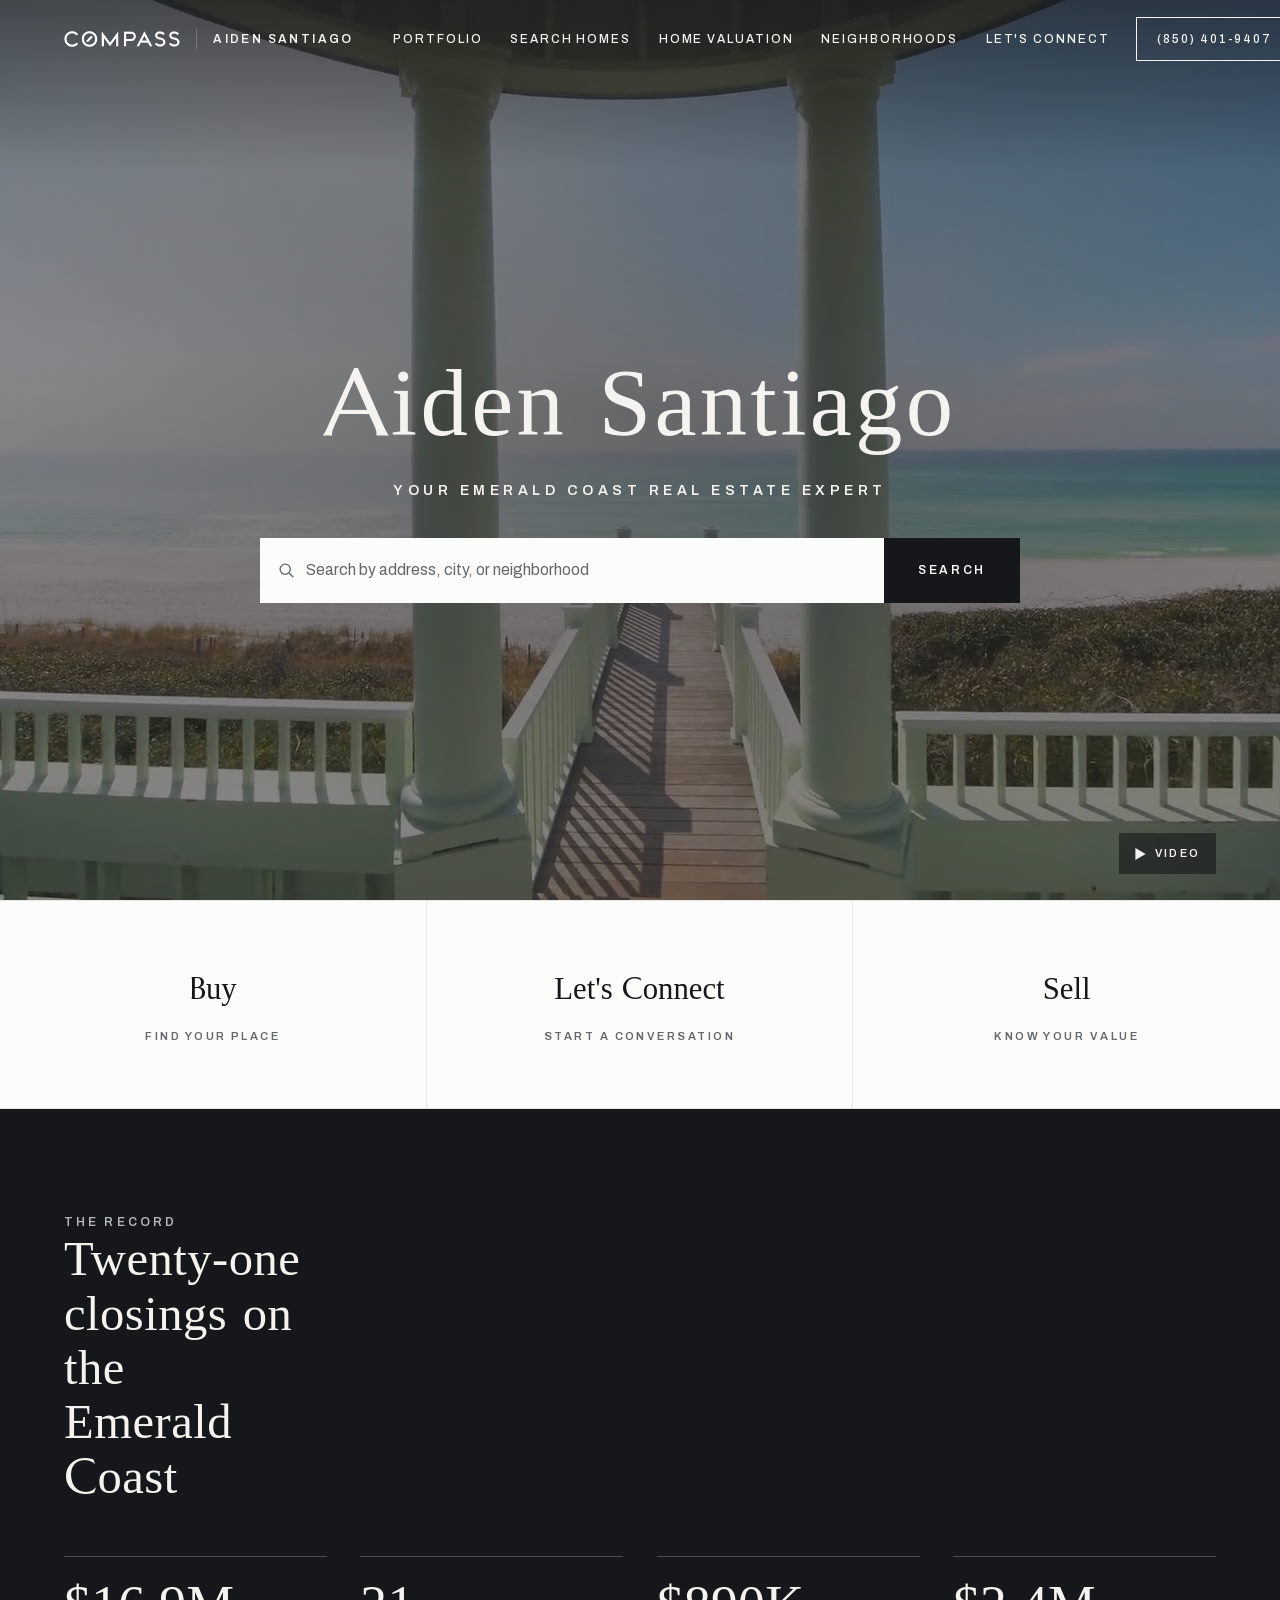
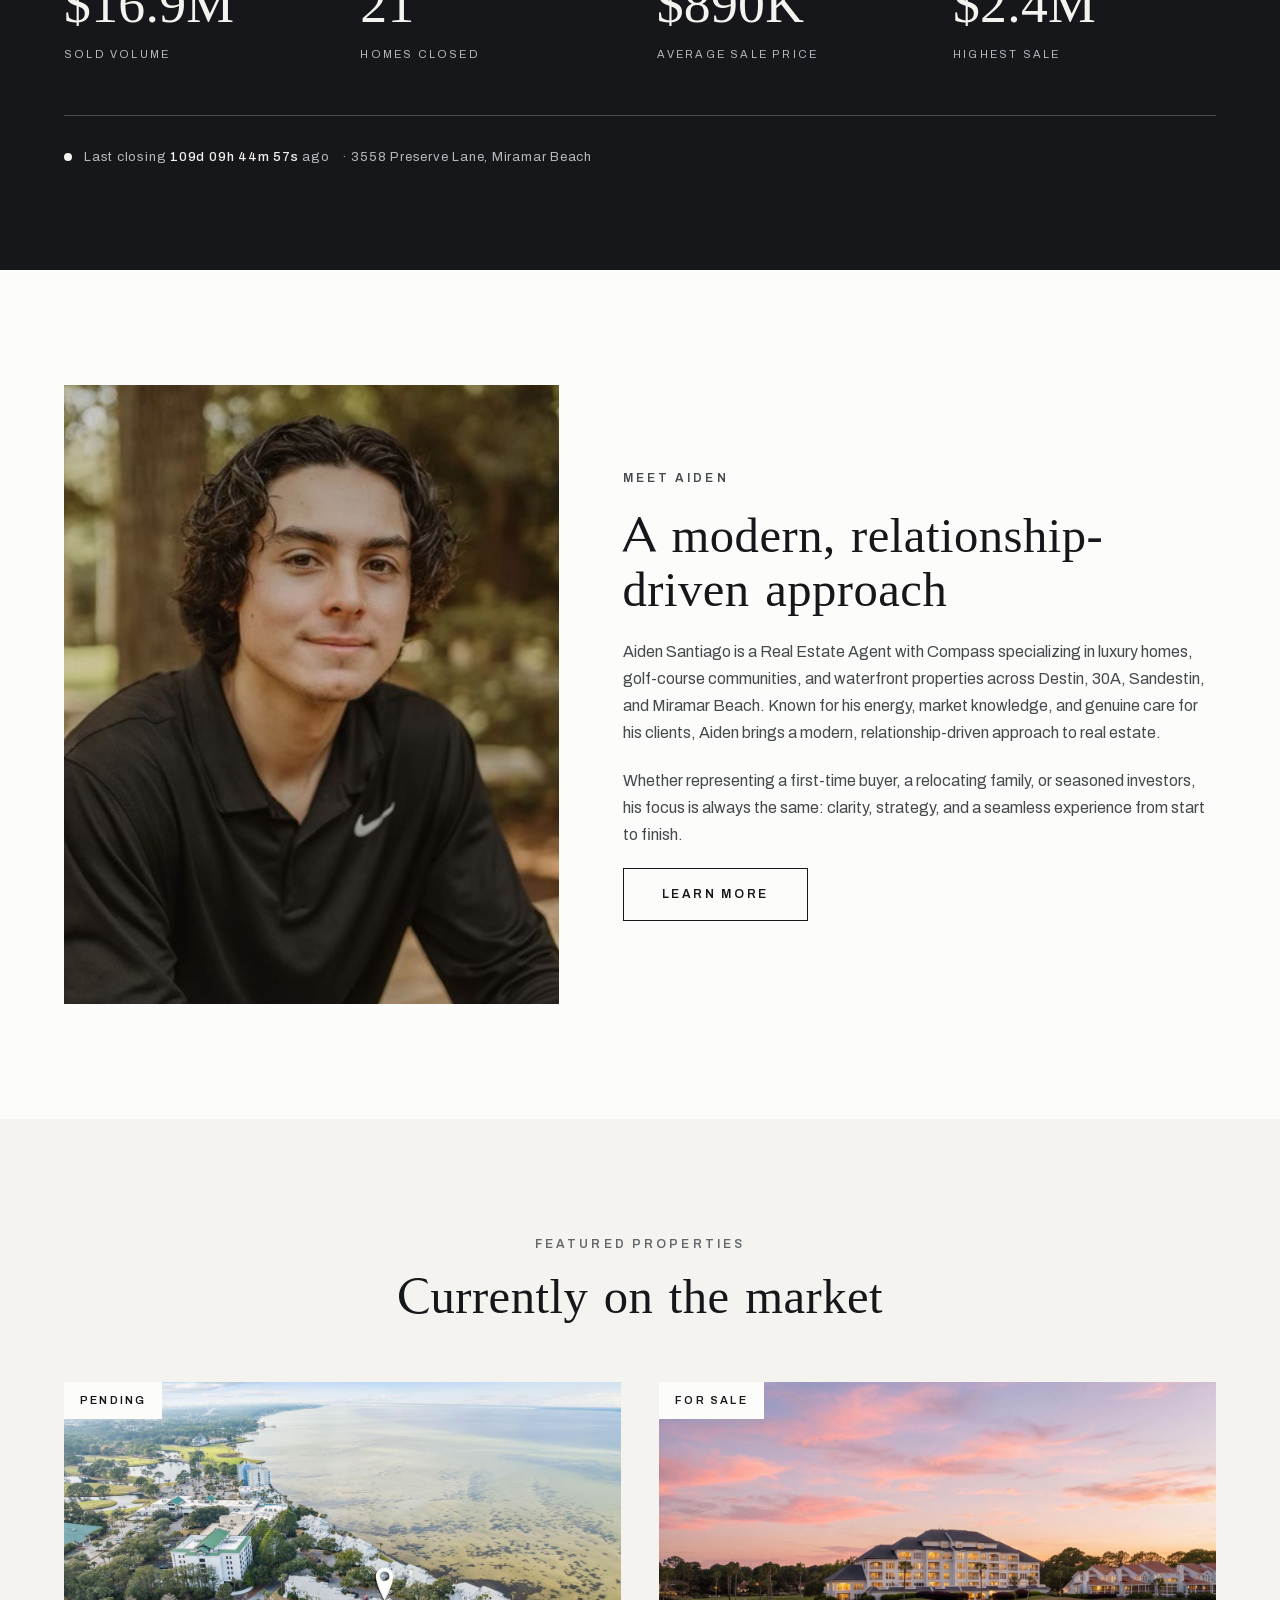
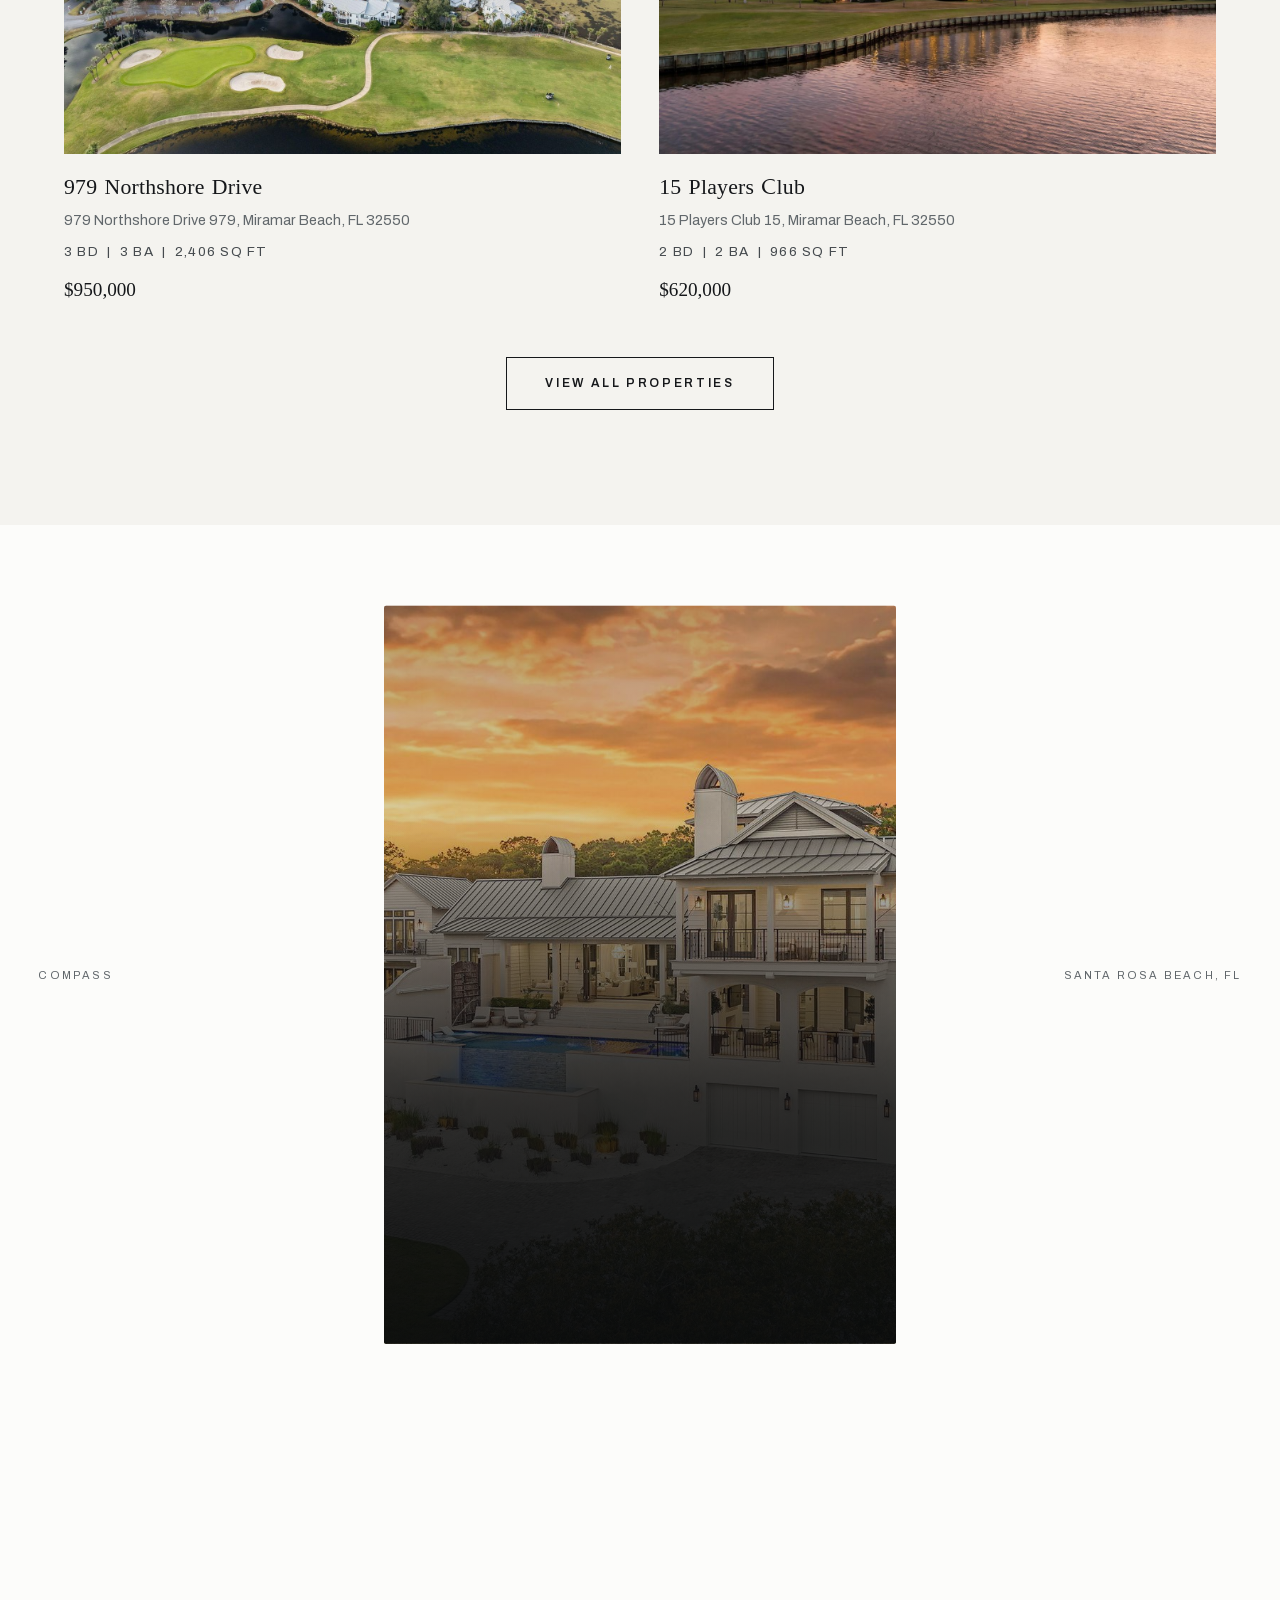
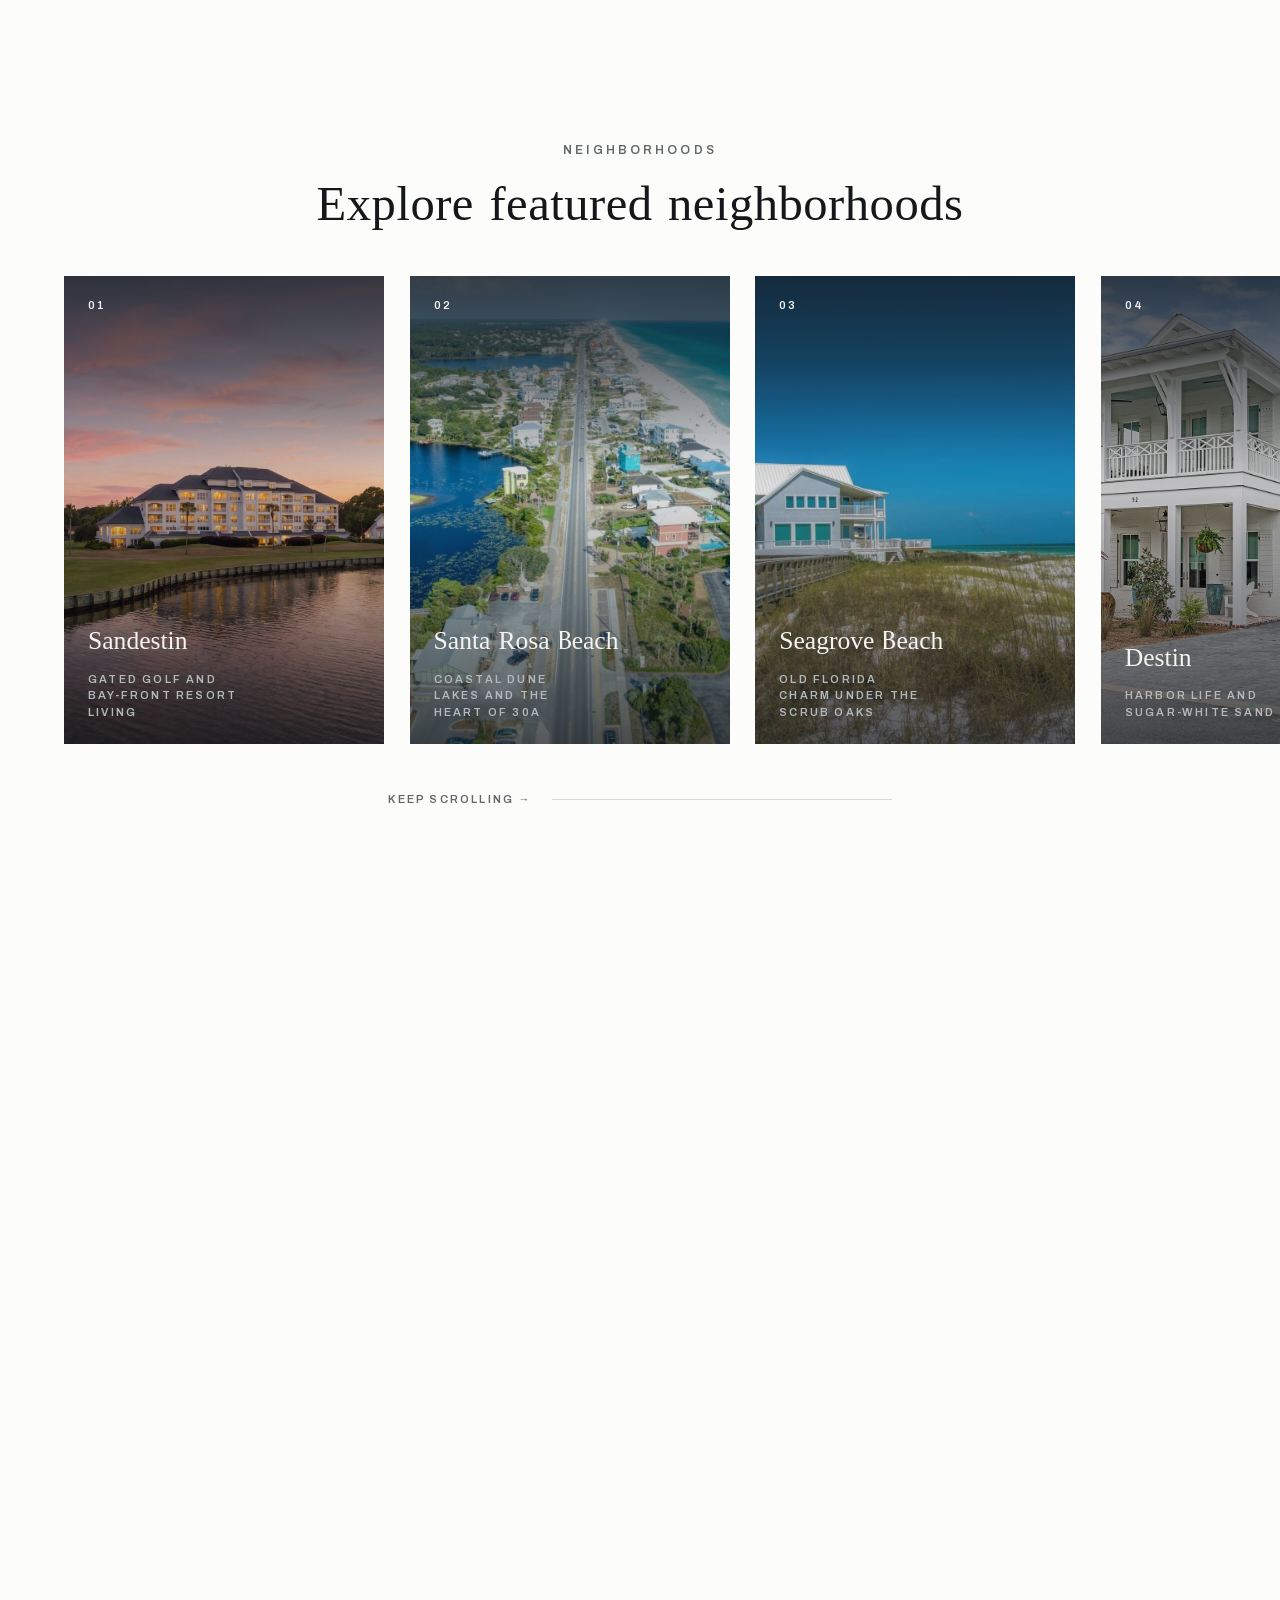
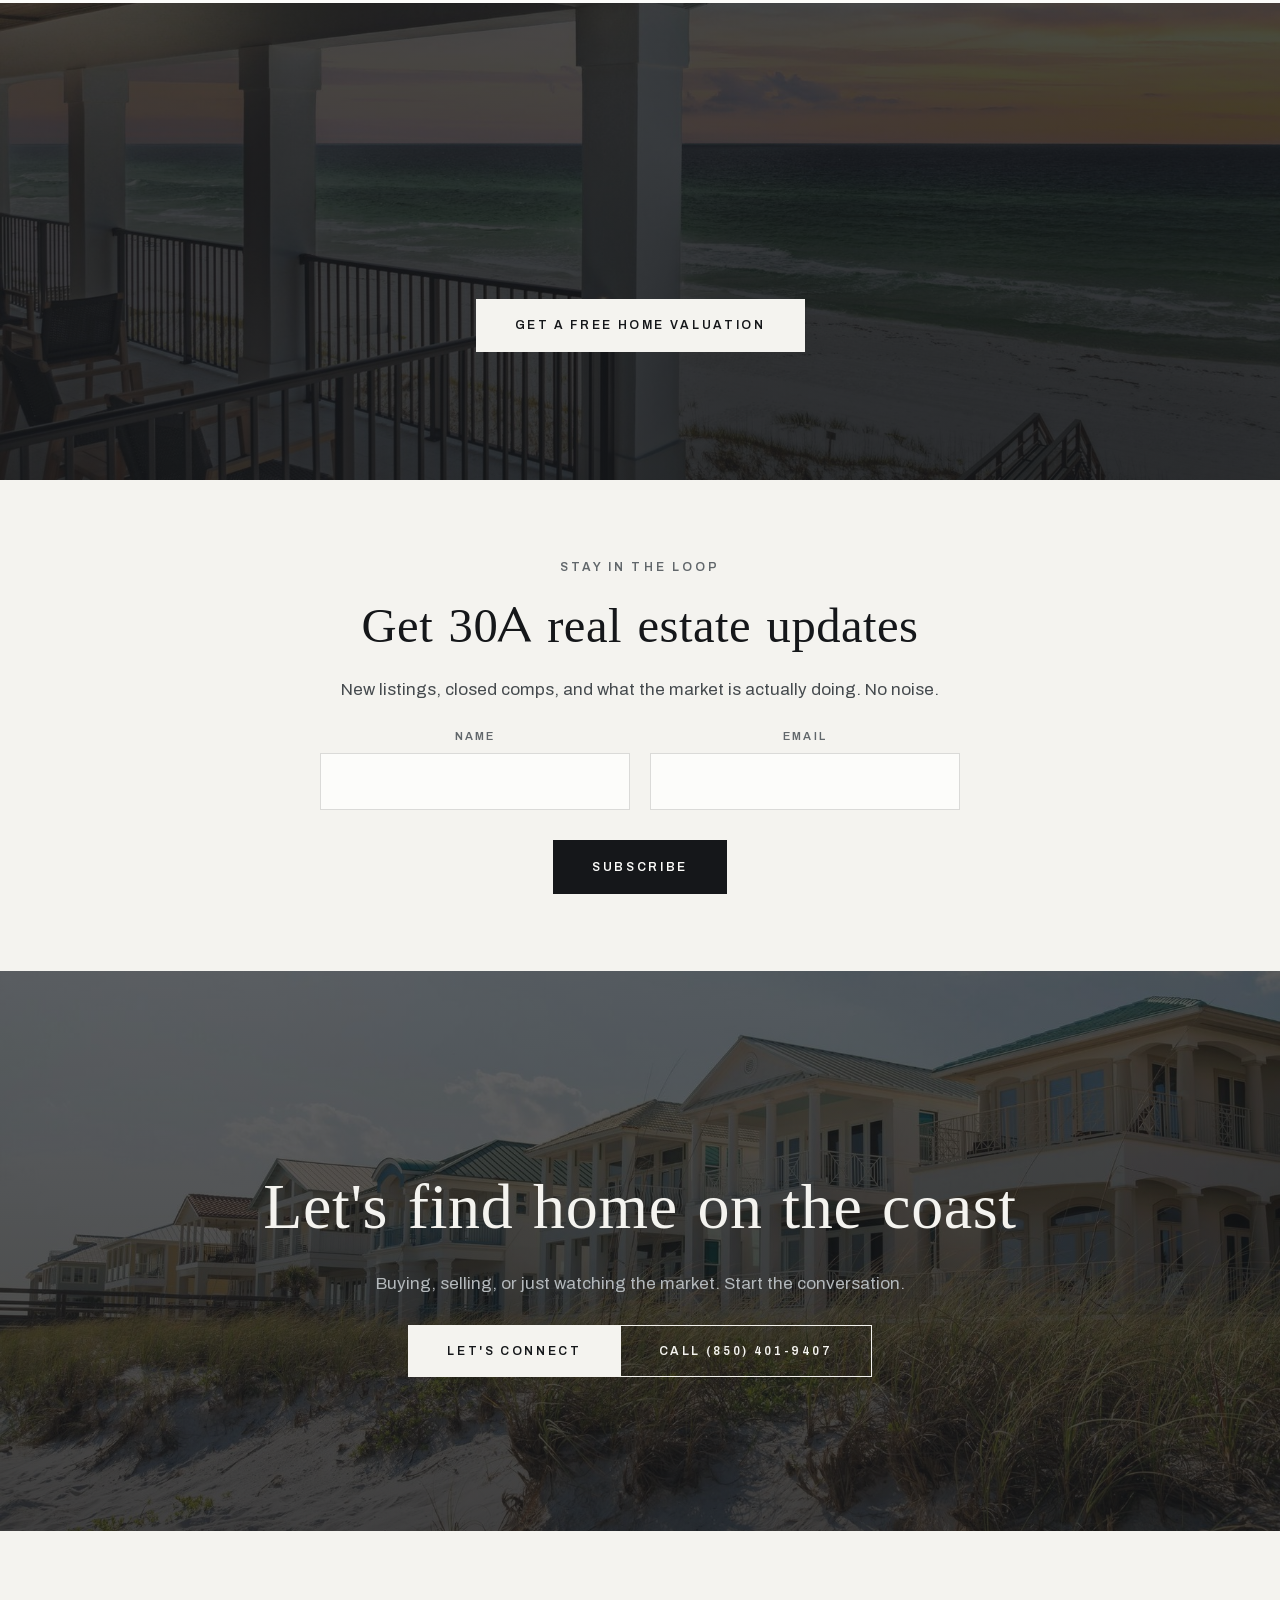
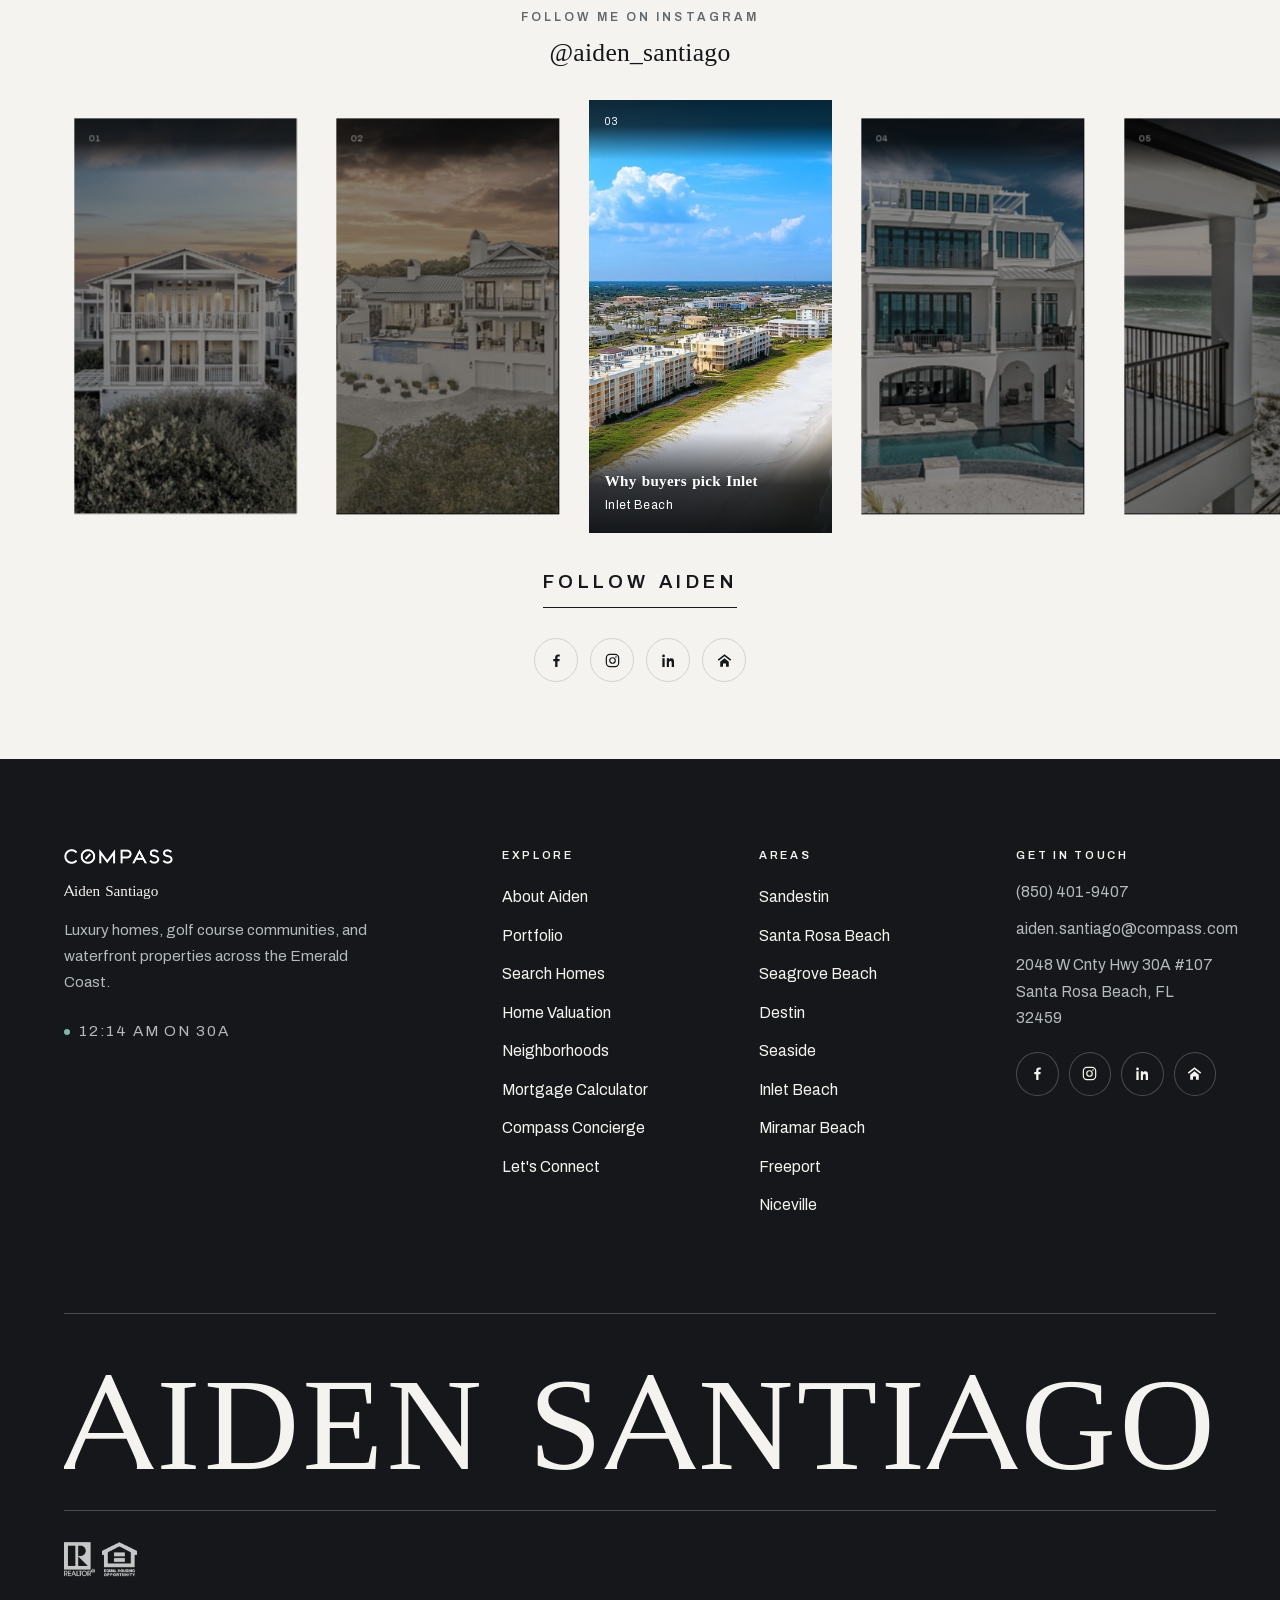
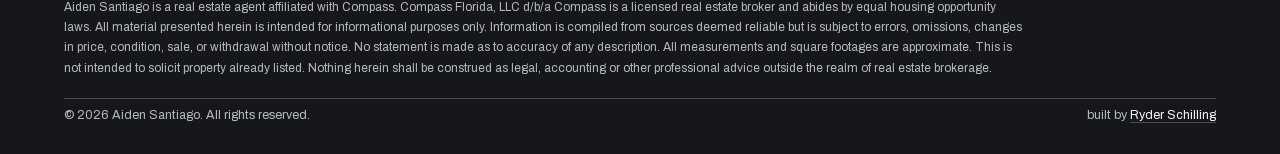
==== commit 6c0990c7: "Add track-record counters, portfolio window scroll section, valuation band, and Instagram reels row" ====
--- a/index.html
+++ b/index.html
@@ -117,6 +117,21 @@
 </div>
 </section>
 
+<section class="record" aria-labelledby="rec">
+<div class="wrap record__in">
+<p class="kicker">The record</p>
+<h2 class="h2" id="rec">Twenty-one closings on the Emerald Coast</h2>
+<div class="record__grid">
+<div class="rstat"><b data-count="16901616" data-fmt="usdM">$16.9M</b><span>Sold volume</span></div>
+<div class="rstat"><b data-count="21" data-fmt="int">21</b><span>Homes closed</span></div>
+<div class="rstat"><b data-count="889559" data-fmt="usdK">$890K</b><span>Average sale price</span></div>
+<div class="rstat"><b data-count="2400000" data-fmt="usdM">$2.4M</b><span>Highest sale</span></div>
+</div>
+<!-- TODO Aiden: set data-since to the real date/time of the most recent closing, and the address beside it. -->
+<p class="record__live"><span class="record__dot" aria-hidden="true"></span><span class="nw">Last closing <b data-since="2026-08-18T15:30:00-05:00">&ndash;</b> ago</span> <span class="nw">&middot; 3558 Preserve Lane, Miramar Beach</span></p>
+</div>
+</section>
+
 <section class="sec" aria-labelledby="meet">
 <div class="wrap about-split">
 <div class="about-split__media" data-rv>
@@ -166,6 +181,98 @@
 </div>
 <div class="btn-row center" style="margin-top:clamp(34px,4vw,52px)">
 <a class="btn" href="/portfolio/">View all properties</a>
+</div>
+</div>
+</section>
+
+<section class="winsec" aria-labelledby="win">
+<div class="winsec__tall">
+<div class="winsec__pin">
+<span class="winsec__edge l" aria-hidden="true">Compass</span>
+<span class="winsec__edge r" aria-hidden="true">Santa Rosa Beach, FL</span>
+<div class="winsec__win" data-win>
+<video id="win-video" muted loop playsinline preload="none" poster="/assets/img/estate-sunset-pool.jpg" aria-hidden="true">
+<source src="/assets/video/estate.mp4" type="video/mp4">
+</video>
+<span class="winsec__scrim" aria-hidden="true"></span>
+</div>
+<div class="winsec__body" data-win-body>
+<p class="kicker">The portfolio</p>
+<h2 class="h2" id="win">Coastal properties, handled quietly</h2>
+<p>From gulf-front rebuilds to golf-course estates, every listing gets the same treatment: honest pricing, real preparation, and a plan that starts long before the sign goes in the yard.</p>
+<a class="btn btn--inv-solid" href="/portfolio/">View the portfolio</a>
+</div>
+</div>
+</div>
+</section>
+
+
+<section class="nbrun" aria-labelledby="nb" data-nbrun>
+<div class="nbrun__track">
+<div class="nbrun__stage">
+<div class="wrap nbrun__head">
+<div class="sec-head center">
+<p class="kicker">Neighborhoods</p>
+<h2 class="h2" id="nb">Explore featured neighborhoods</h2>
+</div>
+</div>
+<div class="nbrail" data-nbrail>
+<a class="nbcard" href="/neighborhoods/">
+<img src="/assets/img/golf-dusk-water.jpg" alt="Golf course and water at dusk in Sandestin" loading="lazy">
+<span class="nbcard__i" aria-hidden="true">01</span>
+<span class="nbcard__body"><span class="nbcard__n">Sandestin</span><span class="nbcard__m">Gated golf and bay-front resort living</span></span>
+</a>
+<a class="nbcard" href="/neighborhoods/">
+<img src="/assets/img/coastal-lake-aerial.jpg" alt="Aerial view of a coastal dune lake meeting the Gulf at Santa Rosa Beach" loading="lazy">
+<span class="nbcard__i" aria-hidden="true">02</span>
+<span class="nbcard__body"><span class="nbcard__n">Santa Rosa Beach</span><span class="nbcard__m">Coastal dune lakes and the heart of 30A</span></span>
+</a>
+<a class="nbcard" href="/neighborhoods/">
+<img src="/assets/img/turquoise-cottage-dunes.jpg" alt="Turquoise beach cottage behind the dunes at Seagrove Beach" loading="lazy">
+<span class="nbcard__i" aria-hidden="true">03</span>
+<span class="nbcard__body"><span class="nbcard__n">Seagrove Beach</span><span class="nbcard__m">Old Florida charm under the scrub oaks</span></span>
+</a>
+<a class="nbcard" href="/neighborhoods/">
+<img src="/assets/img/destin-dusk-aerial.jpg" alt="Aerial view of Destin at dusk with the harbor lit up" loading="lazy">
+<span class="nbcard__i" aria-hidden="true">04</span>
+<span class="nbcard__body"><span class="nbcard__n">Destin</span><span class="nbcard__m">Harbor life and sugar-white sand</span></span>
+</a>
+<a class="nbcard" href="/neighborhoods/">
+<img src="/assets/img/seaside-dome-aerial.jpg" alt="Aerial view of the Seaside pavilion dome above the trees" loading="lazy">
+<span class="nbcard__i" aria-hidden="true">05</span>
+<span class="nbcard__body"><span class="nbcard__n">Seaside</span><span class="nbcard__m">The iconic pastel beach town on 30A</span></span>
+</a>
+<a class="nbcard" href="/neighborhoods/">
+<img src="/assets/img/dune-fence-beach.jpg" alt="Dune fence and white sand beach at Inlet Beach" loading="lazy">
+<span class="nbcard__i" aria-hidden="true">06</span>
+<span class="nbcard__body"><span class="nbcard__n">Inlet Beach</span><span class="nbcard__m">The quiet eastern gateway to 30A</span></span>
+</a>
+<a class="nbcard" href="/neighborhoods/">
+<img src="/assets/img/miramar-coastline.jpg" alt="Aerial view of the emerald coastline and beachfront homes at Miramar Beach" loading="lazy">
+<span class="nbcard__i" aria-hidden="true">07</span>
+<span class="nbcard__body"><span class="nbcard__n">Miramar Beach</span><span class="nbcard__m">Gulf-front homes minutes from Destin</span></span>
+</a>
+<a class="nbcard" href="/neighborhoods/">
+<img src="/assets/img/bayou-boat-dock.jpg" alt="Boat dock on calm bayou water near Freeport" loading="lazy">
+<span class="nbcard__i" aria-hidden="true">08</span>
+<span class="nbcard__body"><span class="nbcard__n">Freeport</span><span class="nbcard__m">Room to grow on Choctawhatchee Bay</span></span>
+</a>
+<a class="nbcard" href="/neighborhoods/">
+<img src="/assets/img/bayou-docks-aerial.jpg" alt="Aerial view of waterfront homes and docks along the bayou in Niceville" loading="lazy">
+<span class="nbcard__i" aria-hidden="true">09</span>
+<span class="nbcard__body"><span class="nbcard__n">Niceville</span><span class="nbcard__m">Bayou living on Boggy Bayou</span></span>
+</a>
+<a class="nbrail__end" href="/neighborhoods/">
+<span class="nbrail__end-k">Every area Aiden covers</span>
+<span class="nbrail__end-t">View all neighborhoods</span>
+<span class="nbrail__end-a" aria-hidden="true">&#8594;</span>
+</a>
+</div>
+<div class="wrap nbrun__foot">
+<p class="nbrun__hint"><span class="nbrun__hint--swipe">Swipe to explore</span><span class="nbrun__hint--scroll">Keep scrolling</span> <span aria-hidden="true">&#8594;</span></p>
+<div class="nbrun__prog" data-nbprog aria-hidden="true"><span></span></div>
+<a class="btn nbrun__all" href="/neighborhoods/">View all</a>
+</div>
 </div>
 </div>
 </section>
@@ -184,76 +291,6 @@
 </div>
 </section>
 
-<section class="nbrun" aria-labelledby="nb" data-nbrun>
-<div class="nbrun__track">
-<div class="nbrun__stage">
-<div class="wrap nbrun__head">
-<div class="sec-head center">
-<p class="kicker">Neighborhoods</p>
-<h2 class="h2" id="nb">Explore featured neighborhoods</h2>
-</div>
-</div>
-<div class="nbrail" data-nbrail>
-<a class="nbcard" href="/neighborhoods/">
-<img src="/assets/img/golf-dusk-water.jpg" alt="Golf course and water at dusk in Sandestin" loading="lazy">
-<span class="nbcard__i" aria-hidden="true">01</span>
-<span class="nbcard__body"><span class="nbcard__n">Sandestin</span><span class="nbcard__m">Gated golf and bay-front resort living</span></span>
-</a>
-<a class="nbcard" href="/neighborhoods/">
-<img src="/assets/img/coastal-lake-aerial.jpg" alt="Aerial view of a coastal dune lake meeting the Gulf at Santa Rosa Beach" loading="lazy">
-<span class="nbcard__i" aria-hidden="true">02</span>
-<span class="nbcard__body"><span class="nbcard__n">Santa Rosa Beach</span><span class="nbcard__m">Coastal dune lakes and the heart of 30A</span></span>
-</a>
-<a class="nbcard" href="/neighborhoods/">
-<img src="/assets/img/turquoise-cottage-dunes.jpg" alt="Turquoise beach cottage behind the dunes at Seagrove Beach" loading="lazy">
-<span class="nbcard__i" aria-hidden="true">03</span>
-<span class="nbcard__body"><span class="nbcard__n">Seagrove Beach</span><span class="nbcard__m">Old Florida charm under the scrub oaks</span></span>
-</a>
-<a class="nbcard" href="/neighborhoods/">
-<img src="/assets/img/destin-dusk-aerial.jpg" alt="Aerial view of Destin at dusk with the harbor lit up" loading="lazy">
-<span class="nbcard__i" aria-hidden="true">04</span>
-<span class="nbcard__body"><span class="nbcard__n">Destin</span><span class="nbcard__m">Harbor life and sugar-white sand</span></span>
-</a>
-<a class="nbcard" href="/neighborhoods/">
-<img src="/assets/img/seaside-dome-aerial.jpg" alt="Aerial view of the Seaside pavilion dome above the trees" loading="lazy">
-<span class="nbcard__i" aria-hidden="true">05</span>
-<span class="nbcard__body"><span class="nbcard__n">Seaside</span><span class="nbcard__m">The iconic pastel beach town on 30A</span></span>
-</a>
-<a class="nbcard" href="/neighborhoods/">
-<img src="/assets/img/dune-fence-beach.jpg" alt="Dune fence and white sand beach at Inlet Beach" loading="lazy">
-<span class="nbcard__i" aria-hidden="true">06</span>
-<span class="nbcard__body"><span class="nbcard__n">Inlet Beach</span><span class="nbcard__m">The quiet eastern gateway to 30A</span></span>
-</a>
-<a class="nbcard" href="/neighborhoods/">
-<img src="/assets/img/miramar-coastline.jpg" alt="Aerial view of the emerald coastline and beachfront homes at Miramar Beach" loading="lazy">
-<span class="nbcard__i" aria-hidden="true">07</span>
-<span class="nbcard__body"><span class="nbcard__n">Miramar Beach</span><span class="nbcard__m">Gulf-front homes minutes from Destin</span></span>
-</a>
-<a class="nbcard" href="/neighborhoods/">
-<img src="/assets/img/bayou-boat-dock.jpg" alt="Boat dock on calm bayou water near Freeport" loading="lazy">
-<span class="nbcard__i" aria-hidden="true">08</span>
-<span class="nbcard__body"><span class="nbcard__n">Freeport</span><span class="nbcard__m">Room to grow on Choctawhatchee Bay</span></span>
-</a>
-<a class="nbcard" href="/neighborhoods/">
-<img src="/assets/img/bayou-docks-aerial.jpg" alt="Aerial view of waterfront homes and docks along the bayou in Niceville" loading="lazy">
-<span class="nbcard__i" aria-hidden="true">09</span>
-<span class="nbcard__body"><span class="nbcard__n">Niceville</span><span class="nbcard__m">Bayou living on Boggy Bayou</span></span>
-</a>
-<a class="nbrail__end" href="/neighborhoods/">
-<span class="nbrail__end-k">Every area Aiden covers</span>
-<span class="nbrail__end-t">View all neighborhoods</span>
-<span class="nbrail__end-a" aria-hidden="true">&#8594;</span>
-</a>
-</div>
-<div class="wrap nbrun__foot">
-<p class="nbrun__hint"><span class="nbrun__hint--swipe">Swipe to explore</span><span class="nbrun__hint--scroll">Keep scrolling</span> <span aria-hidden="true">&#8594;</span></p>
-<div class="nbrun__prog" data-nbprog aria-hidden="true"><span></span></div>
-<a class="btn nbrun__all" href="/neighborhoods/">View all</a>
-</div>
-</div>
-</div>
-</section>
-
 <section class="sec--tight band" aria-labelledby="news">
 <div class="wrap news">
 <p class="kicker">Stay in the loop</p>
@@ -289,21 +326,73 @@
 </div>
 </section>
 
-<section class="sec--tight band" aria-labelledby="ig">
+
+<!-- Reels rail. Clips in /assets/video/reels/ are PLACEHOLDERS cut from the two existing videos.
+     Replace r1..r8.mp4 with Aiden's real Instagram and Facebook reels, 9:16, muted, 5 seconds or shorter.
+     They play ONCE per hover/centre, no loop: that is what keeps SC 2.2.2 satisfied with no pause button. -->
+<section class="sec--tight band reels" aria-labelledby="ig">
 <div class="wrap center" style="margin-bottom:26px">
-<p class="kicker">Follow Me on Instagram</p>
+<p class="kicker">Follow me on Instagram</p>
 <h2 class="h3" id="ig" style="margin-top:10px">@aiden_santiago</h2>
 </div>
-<div class="igstrip">
-<a href="https://www.instagram.com/aiden_santiago" rel="noopener" aria-label="Aiden Santiago on Instagram"><img src="/assets/img/walkover-dunes.jpg" alt="Dune walkover to the beach" loading="lazy"></a>
-<a href="https://www.instagram.com/aiden_santiago" rel="noopener" aria-label="Aiden Santiago on Instagram"><img src="/assets/img/white-villa-courtyard.jpg" alt="White villa courtyard with palms" loading="lazy"></a>
-<a href="https://www.instagram.com/aiden_santiago" rel="noopener" aria-label="Aiden Santiago on Instagram"><img src="/assets/img/sunset-rooftop-pool.jpg" alt="Rooftop pool overlooking the Gulf at sunset" loading="lazy"></a>
-<a href="https://www.instagram.com/aiden_santiago" rel="noopener" aria-label="Aiden Santiago on Instagram"><img src="/assets/img/golf-course-green.jpg" alt="Golf course green beside the water" loading="lazy"></a>
-<a href="https://www.instagram.com/aiden_santiago" rel="noopener" aria-label="Aiden Santiago on Instagram"><img src="/assets/img/interior-fireplace.jpg" alt="Living room with stone fireplace" loading="lazy"></a>
-<a href="https://www.instagram.com/aiden_santiago" rel="noopener" aria-label="Aiden Santiago on Instagram"><img src="/assets/img/gulf-front-sunset-row.jpg" alt="Row of gulf-front homes at sunset" loading="lazy"></a>
-</div>
-<div class="wrap center" style="margin-top:26px">
+<div class="reels__rail" id="reels-rail" data-reels tabindex="0" aria-label="Recent reels, scroll sideways">
+<a class="rcard" href="https://www.instagram.com/aiden_santiago" rel="noopener" aria-label="Just listed on 30A, Grayton Beach. Watch on Instagram">
+<img class="rcard__poster" src="/assets/img/gulf-front-sunset-row.jpg" alt="Row of gulf-front homes at sunset" loading="lazy">
+<video data-src="/assets/video/reels/r1.mp4" muted playsinline preload="none" aria-hidden="true"></video>
+<span class="rcard__num" aria-hidden="true">01</span>
+<span class="rcard__cap" aria-hidden="true"><b>Just listed on 30A</b>Grayton Beach</span>
+</a>
+<a class="rcard" href="https://www.instagram.com/aiden_santiago" rel="noopener" aria-label="Inside a $2.4M estate, Miramar Beach. Watch on Instagram">
+<img class="rcard__poster" src="/assets/img/estate-sunset-pool.jpg" alt="Estate pool at sunset" loading="lazy">
+<video data-src="/assets/video/reels/r2.mp4" muted playsinline preload="none" aria-hidden="true"></video>
+<span class="rcard__num" aria-hidden="true">02</span>
+<span class="rcard__cap" aria-hidden="true"><b>Inside a $2.4M estate</b>Miramar Beach</span>
+</a>
+<a class="rcard" href="https://www.instagram.com/aiden_santiago" rel="noopener" aria-label="Why buyers pick Inlet, Inlet Beach. Watch on Instagram">
+<img class="rcard__poster" src="/assets/img/emerald-coast-aerial.jpg" alt="Aerial of the Emerald Coast shoreline" loading="lazy">
+<video data-src="/assets/video/reels/r3.mp4" muted playsinline preload="none" aria-hidden="true"></video>
+<span class="rcard__num" aria-hidden="true">03</span>
+<span class="rcard__cap" aria-hidden="true"><b>Why buyers pick Inlet</b>Inlet Beach</span>
+</a>
+<a class="rcard" href="https://www.instagram.com/aiden_santiago" rel="noopener" aria-label="Sold in nine days, Santa Rosa Beach. Watch on Instagram">
+<img class="rcard__poster" src="/assets/img/glass-mansion-pool.jpg" alt="Modern glass home with a pool" loading="lazy">
+<video data-src="/assets/video/reels/r4.mp4" muted playsinline preload="none" aria-hidden="true"></video>
+<span class="rcard__num" aria-hidden="true">04</span>
+<span class="rcard__cap" aria-hidden="true"><b>Sold in nine days</b>Santa Rosa Beach</span>
+</a>
+<a class="rcard" href="https://www.instagram.com/aiden_santiago" rel="noopener" aria-label="Sunset from the balcony, Seagrove. Watch on Instagram">
+<img class="rcard__poster" src="/assets/img/balcony-sunset-beach.jpg" alt="Balcony overlooking the beach at sunset" loading="lazy">
+<video data-src="/assets/video/reels/r5.mp4" muted playsinline preload="none" aria-hidden="true"></video>
+<span class="rcard__num" aria-hidden="true">05</span>
+<span class="rcard__cap" aria-hidden="true"><b>Sunset from the balcony</b>Seagrove</span>
+</a>
+<a class="rcard" href="https://www.instagram.com/aiden_santiago" rel="noopener" aria-label="Staging pays for itself, Compass Concierge. Watch on Instagram">
+<img class="rcard__poster" src="/assets/img/interior-fireplace.jpg" alt="Living room with a stone fireplace" loading="lazy">
+<video data-src="/assets/video/reels/r6.mp4" muted playsinline preload="none" aria-hidden="true"></video>
+<span class="rcard__num" aria-hidden="true">06</span>
+<span class="rcard__cap" aria-hidden="true"><b>Staging pays for itself</b>Compass Concierge</span>
+</a>
+<a class="rcard" href="https://www.instagram.com/aiden_santiago" rel="noopener" aria-label="The walkover test, Blue Mountain. Watch on Instagram">
+<img class="rcard__poster" src="/assets/img/beach-walkover-cottage.jpg" alt="Dune walkover beside a coastal cottage" loading="lazy">
+<video data-src="/assets/video/reels/r7.mp4" muted playsinline preload="none" aria-hidden="true"></video>
+<span class="rcard__num" aria-hidden="true">07</span>
+<span class="rcard__cap" aria-hidden="true"><b>The walkover test</b>Blue Mountain</span>
+</a>
+<a class="rcard" href="https://www.instagram.com/aiden_santiago" rel="noopener" aria-label="Golf, gulf, six minutes, Sandestin. Watch on Instagram">
+<img class="rcard__poster" src="/assets/img/golf-coast-aerial.jpg" alt="Aerial of a coastal golf course" loading="lazy">
+<video data-src="/assets/video/reels/r8.mp4" muted playsinline preload="none" aria-hidden="true"></video>
+<span class="rcard__num" aria-hidden="true">08</span>
+<span class="rcard__cap" aria-hidden="true"><b>Golf, gulf, six minutes</b>Sandestin</span>
+</a>
+</div>
+<div class="wrap reels__foot">
 <a class="tlink" href="https://www.instagram.com/aiden_santiago" rel="noopener">Follow Aiden</a>
+<div class="fsoc fsoc--light">
+<a href="https://www.facebook.com/p/Aiden-Santiago-Real-Estate-Professional-100083073045133/" rel="noopener" target="_blank" aria-label="Aiden Santiago on Facebook"><svg viewBox="0 0 24 24" aria-hidden="true" focusable="false"><path d="M13.4 21v-8h2.7l.4-3.1h-3.1V7.9c0-.9.25-1.5 1.55-1.5h1.65V3.63c-.29-.04-1.27-.13-2.42-.13-2.4 0-4.03 1.46-4.03 4.14V9.9H7.44V13h2.7v8z"/></svg></a>
+<a href="https://www.instagram.com/aiden_santiago/" rel="noopener" target="_blank" aria-label="Aiden Santiago on Instagram"><svg viewBox="0 0 24 24" aria-hidden="true" focusable="false"><rect x="3.3" y="3.3" width="17.4" height="17.4" rx="5" fill="none" stroke="currentColor" stroke-width="1.7"/><circle cx="12" cy="12" r="3.9" fill="none" stroke="currentColor" stroke-width="1.7"/><circle cx="16.9" cy="7.1" r="1.15"/></svg></a>
+<a href="https://www.linkedin.com/in/aiden-santiago-573778230/" rel="noopener" target="_blank" aria-label="Aiden Santiago on LinkedIn"><svg viewBox="0 0 24 24" aria-hidden="true" focusable="false"><path d="M6.94 5.5a1.94 1.94 0 1 1-3.88 0 1.94 1.94 0 0 1 3.88 0zM3.32 8.9h3.24V21H3.32zM9.62 8.9h3.1v1.65h.05c.44-.83 1.5-1.7 3.1-1.7 3.31 0 3.92 2.17 3.92 5V21h-3.24v-5.44c0-1.3-.02-2.96-1.8-2.96-1.81 0-2.09 1.41-2.09 2.87V21H9.62z"/></svg></a>
+<a href="https://www.zillow.com/profile/aiden%20santiago" rel="noopener" target="_blank" aria-label="Aiden Santiago on Zillow"><svg viewBox="0 0 24 24" aria-hidden="true" focusable="false"><path d="M12 3.3 2.55 10.65l1.32 1.7L12 6.02l8.13 6.33 1.32-1.7z"/><path d="M12 8.85 5.95 13.6V20.7h3.93v-4.35h4.24v4.35h3.93v-7.1z"/></svg></a>
+</div>
 </div>
 </section>
 
--- a/assets/css/main.css
+++ b/assets/css/main.css
@@ -726,3 +726,178 @@
   .news button{width:100%}
   .hero__vidbtn{right:auto;left:var(--gutter)}
 }
+
+/* ============================================================
+   08-31 additions: the record band, the window section, the reels rail
+   ============================================================ */
+
+/* ---------- The record: counters + a live line ---------- */
+.record{position:relative;background:var(--bed);color:var(--on-bed);overflow:clip}
+.record__in{padding-block:clamp(66px,8vw,112px)}
+.record .kicker{color:var(--on-bed-mut)}
+.record h2{color:var(--on-bed);max-width:20ch}
+.record__grid{
+  display:grid;grid-template-columns:repeat(4,1fr);gap:clamp(20px,2.6vw,44px);
+  margin-top:clamp(34px,4vw,58px);
+}
+.rstat{border-top:1px solid var(--line-inv);padding-top:clamp(16px,1.6vw,22px)}
+.rstat b{
+  display:block;font-family:var(--font-display);font-weight:400;
+  font-size:clamp(1.9rem,4.2vw,3.5rem);line-height:1;letter-spacing:.005em;
+  font-variant-numeric:tabular-nums;font-feature-settings:"tnum" 1;
+}
+.rstat span{
+  display:block;margin-top:clamp(10px,1.1vw,15px);
+  font-size:.6875rem;letter-spacing:.2em;text-transform:uppercase;color:var(--on-bed-mut);
+}
+.record__live{
+  display:flex;align-items:center;gap:12px;flex-wrap:wrap;
+  margin-top:clamp(34px,4vw,54px);padding-top:clamp(22px,2.4vw,30px);
+  border-top:1px solid var(--line-inv);
+  font-size:.8125rem;letter-spacing:.06em;color:var(--on-bed-mut);
+}
+.record__dot{
+  width:8px;height:8px;border-radius:50%;background:var(--on-bed);flex:0 0 auto;
+  animation:recpulse 2.4s var(--ease) infinite;
+}
+.record__live b{color:var(--on-bed);font-weight:500;font-variant-numeric:tabular-nums}
+.record__live .nw{white-space:nowrap}
+@keyframes recpulse{0%,100%{opacity:1;transform:scale(1)}50%{opacity:.35;transform:scale(.72)}}
+@media(prefers-reduced-motion:reduce){.record__dot{animation:none}}
+@media(max-width:860px){.record__grid{grid-template-columns:repeat(2,1fr)}}
+@media(max-width:420px){.record__grid{grid-template-columns:1fr}}
+
+/* ---------- Window section: framed video widens to full bleed ---------- */
+.winsec{position:relative;background:var(--paper)}
+.winsec__tall{height:300vh}
+.winsec__pin{position:sticky;top:0;height:100svh;overflow:hidden;background:var(--paper)}
+.winsec__win{
+  position:absolute;inset:0;will-change:clip-path;
+  clip-path:inset(9% 30% round 2px);
+}
+.winsec__win video,.winsec__win img{position:absolute;inset:0;width:100%;height:100%;object-fit:cover}
+.winsec__scrim{
+  position:absolute;inset:0;
+  background:
+    radial-gradient(142% 84% at 50% 100%, rgba(8,10,12,.88) 0%, rgba(8,10,12,.66) 44%, rgba(8,10,12,0) 82%),
+    linear-gradient(180deg,rgba(8,10,12,.34) 0%,rgba(8,10,12,.14) 34%,rgba(8,10,12,.56) 74%,rgba(8,10,12,.86) 100%);
+}
+.winsec__edge{
+  position:absolute;transition:opacity .3s linear;top:50%;transform:translateY(-50%);z-index:2;
+  font-size:.6875rem;letter-spacing:.2em;text-transform:uppercase;color:var(--ink-3);
+}
+.winsec__edge.l{left:clamp(16px,3vw,44px)}
+.winsec__edge.r{right:clamp(16px,3vw,44px)}
+.winsec__body{
+  position:absolute;left:0;right:0;bottom:0;z-index:3;
+  padding:0 var(--gutter) clamp(52px,8vh,104px);
+  text-align:center;color:var(--on-bed);
+  opacity:0;transform:translateY(26px);
+}
+.winsec__body .kicker{color:var(--on-bed)}
+.winsec__body h2{color:var(--on-bed);margin-top:12px}
+.winsec__body p{margin:16px auto 0;max-width:48ch;color:var(--on-bed)}
+.winsec__body .btn{margin-top:clamp(22px,2.6vw,32px)}
+@media(prefers-reduced-motion:reduce){
+  .winsec__tall{height:auto}
+  .winsec__pin{position:relative;height:auto;min-height:70svh}
+  .winsec__win{clip-path:none;position:relative;height:70svh}
+  .winsec__body{position:relative;opacity:1;transform:none;background:var(--bed);padding-block:clamp(34px,5vw,56px)}
+  .winsec__edge{display:none}
+}
+
+/* ---------- Reels rail: one card lives at a time ---------- */
+.reels{--rcard:clamp(206px,19vw,282px)}
+.reels__rail{
+  display:flex;gap:clamp(12px,1.5vw,20px);
+  overflow-x:auto;overscroll-behavior-x:contain;
+  scroll-snap-type:x proximity;
+  scroll-padding-inline:var(--gutter);
+  padding-block:8px clamp(22px,2.6vw,34px);
+  padding-inline:var(--gutter);
+  scrollbar-width:none;-ms-overflow-style:none;
+}
+.reels__rail::-webkit-scrollbar{display:none}
+.rcard{
+  position:relative;flex:0 0 auto;display:block;text-decoration:none;
+  width:var(--rcard);aspect-ratio:9/16;overflow:hidden;background:#0c0e10;
+  scroll-snap-align:center;
+  transform:scale(.915);filter:saturate(.42) brightness(.58);
+  transition:transform .55s var(--ease),filter .55s var(--ease);
+}
+.rcard.is-live{transform:scale(1);filter:none}
+.rcard__poster{position:absolute;inset:0;width:100%;height:100%;object-fit:cover}
+.rcard video{
+  position:absolute;inset:0;width:100%;height:100%;object-fit:cover;
+  opacity:0;transition:opacity .45s var(--ease);
+}
+.rcard.is-live video.is-ready{opacity:1}
+.rcard__cap{
+  position:absolute;inset:auto 0 0 0;z-index:2;padding:36px 16px 17px;color:#fff;
+  background:linear-gradient(180deg,rgba(8,10,12,0) 0%,rgba(8,10,12,.34) 22%,rgba(8,10,12,.80) 52%,rgba(8,10,12,.94) 100%);
+  font-size:.75rem;letter-spacing:.04em;
+  opacity:0;transform:translateY(10px);
+  transition:opacity .45s var(--ease),transform .45s var(--ease);
+}
+.rcard__cap b{display:block;font-family:var(--font-display);font-size:.9375rem;letter-spacing:.02em;margin-bottom:2px}
+.rcard.is-live .rcard__cap{opacity:1;transform:none}
+.rcard__num{
+  position:absolute;top:0;left:0;right:0;z-index:2;color:#fff;
+  padding:13px 16px 30px;
+  font-size:.625rem;letter-spacing:.2em;
+  background:linear-gradient(180deg,rgba(8,10,12,.82) 0%,rgba(8,10,12,.74) 44%,rgba(8,10,12,0) 100%);
+}
+.rcard:focus-visible{outline:2px solid var(--ink);outline-offset:4px}
+.reels__foot{display:flex;flex-direction:column;align-items:center;gap:clamp(20px,2.4vw,30px)}
+.reels__foot .tlink{
+  font-size:clamp(.9375rem,1.6vw,1.1875rem);letter-spacing:.24em;
+  min-height:0;padding-bottom:10px;
+}
+.fsoc--light{margin-top:0;justify-content:center;gap:12px}
+.fsoc--light a{border-color:var(--line);color:var(--ink)}
+.fsoc--light a:hover,.fsoc--light a:focus-visible{background:var(--ink);border-color:var(--ink);color:var(--paper)}
+@media(prefers-reduced-motion:reduce){
+  .rcard{transform:none;filter:none}
+  .rcard__cap{opacity:1;transform:none}
+}
+
+/* ---------- Search page: the big rounded search bar ---------- */
+.hsearch-head .lede{max-width:70ch}
+.hsearch{
+  display:flex;align-items:center;
+  width:min(980px,100%);
+  margin:clamp(4px,1vw,12px) auto clamp(24px,3vw,38px);
+  border:2px solid var(--ink);border-radius:999px;background:var(--paper);
+  padding:5px 5px 5px 0;
+  transition:box-shadow .35s var(--ease);
+}
+.hsearch:focus-within{box-shadow:0 0 0 4px rgba(21,23,26,.13)}
+.hsearch__field{position:relative;flex:1;display:flex;align-items:center;min-width:0}
+.hsearch__field svg{position:absolute;left:27px;width:20px;height:20px;color:var(--ink);pointer-events:none}
+.hsearch input{
+  font-family:var(--font-sans);font-weight:500;
+  font-size:clamp(1rem,1.4vw,1.125rem);
+  width:100%;border:0;background:transparent;color:var(--ink);
+  padding:0 18px 0 60px;min-height:62px;outline:none;
+}
+.hsearch input::placeholder{color:var(--ink-3);font-weight:400}
+.hsearch input::-webkit-search-cancel-button{-webkit-appearance:none;appearance:none}
+.hsearch button{
+  flex:0 0 auto;background:var(--ink);color:var(--paper);border:0;border-radius:999px;
+  padding:0 clamp(28px,3.2vw,42px);min-height:62px;
+  font-size:.75rem;font-weight:600;letter-spacing:.2em;text-transform:uppercase;
+  transition:background .35s var(--ease);
+}
+.hsearch button:hover{background:var(--ink-2)}
+.hsearch button:focus-visible{outline:2px solid var(--ink);outline-offset:3px}
+.filters--center{justify-content:center;gap:10px;margin-bottom:clamp(28px,3.4vw,40px)}
+.filters--center button{border-radius:999px;padding:12px 27px}
+.filters--center button + button{margin-left:0}
+.result-count--center{text-align:center}
+@media(max-width:620px){
+  .hsearch{flex-direction:column;border-radius:30px;padding:8px;gap:8px}
+  .hsearch__field{width:100%}
+  .hsearch__field svg{left:20px}
+  .hsearch input{padding:0 16px 0 50px;min-height:52px}
+  .hsearch button{width:100%;min-height:52px}
+}
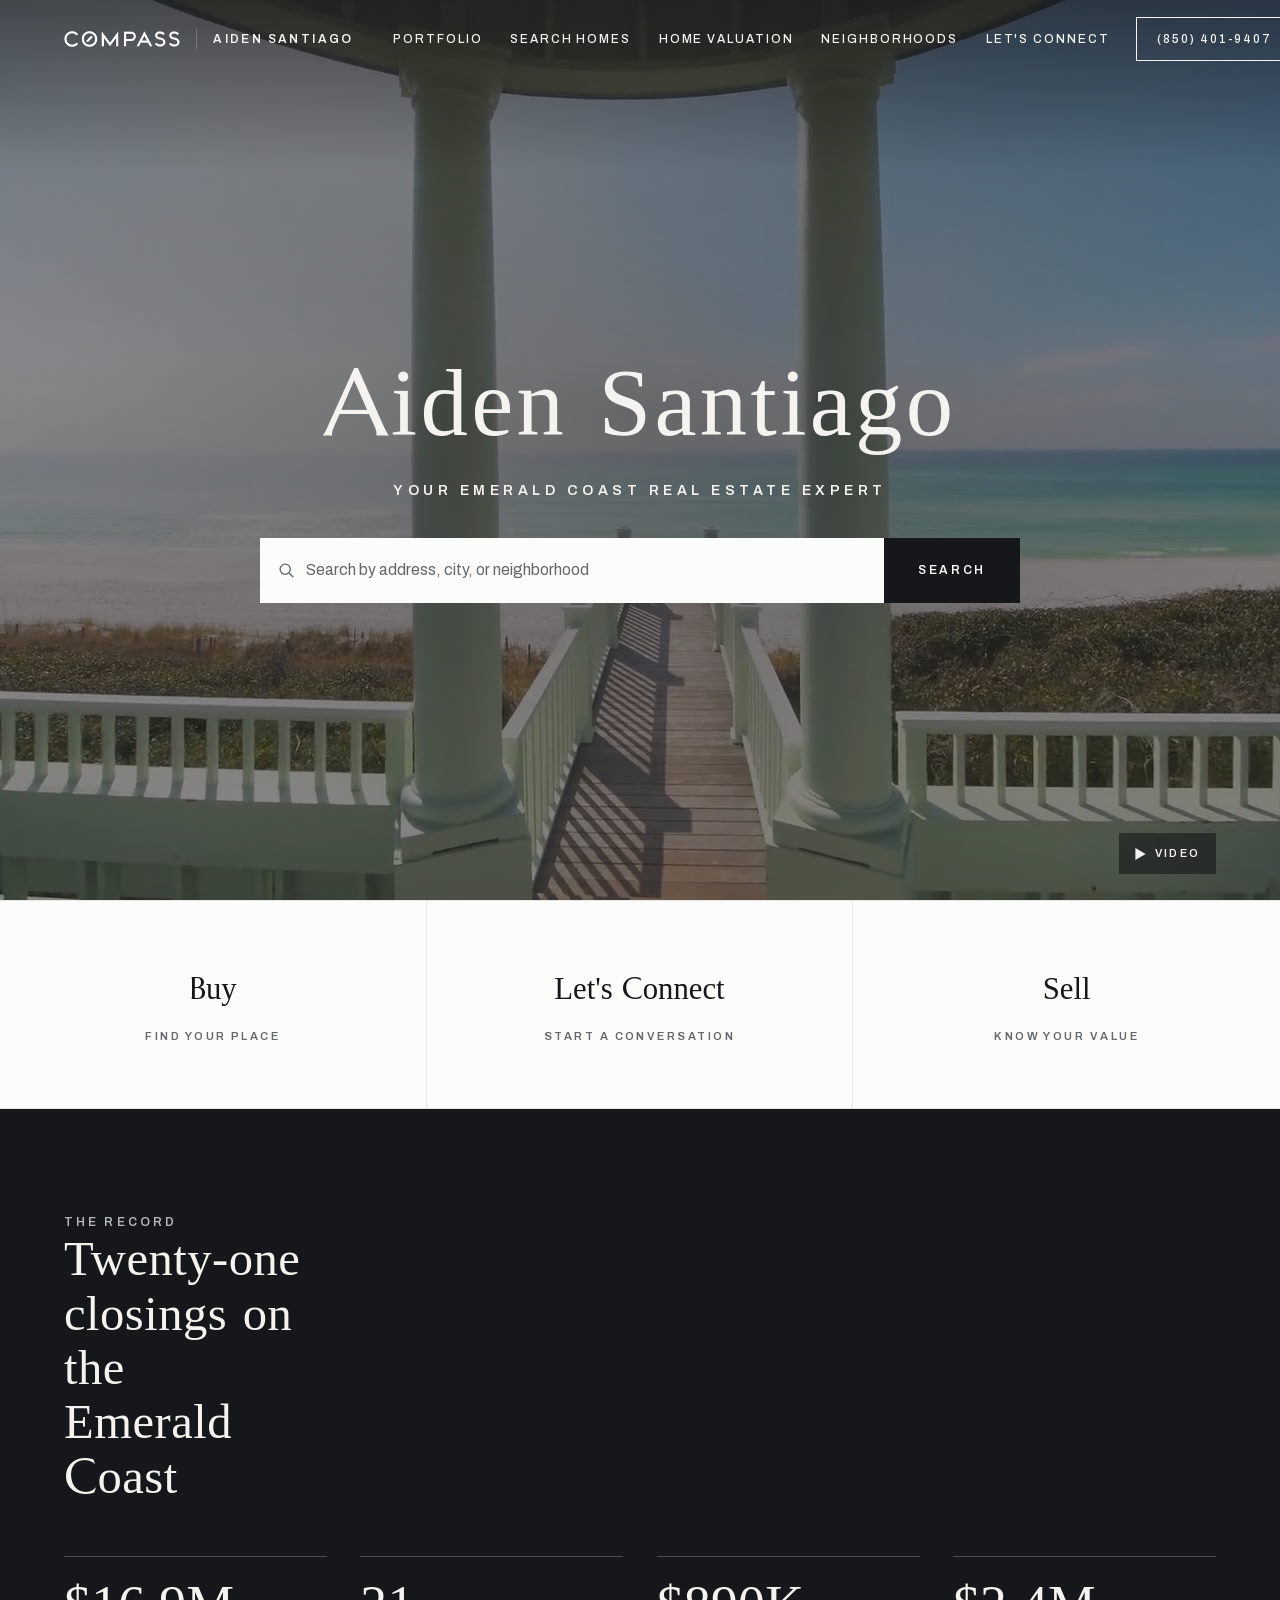
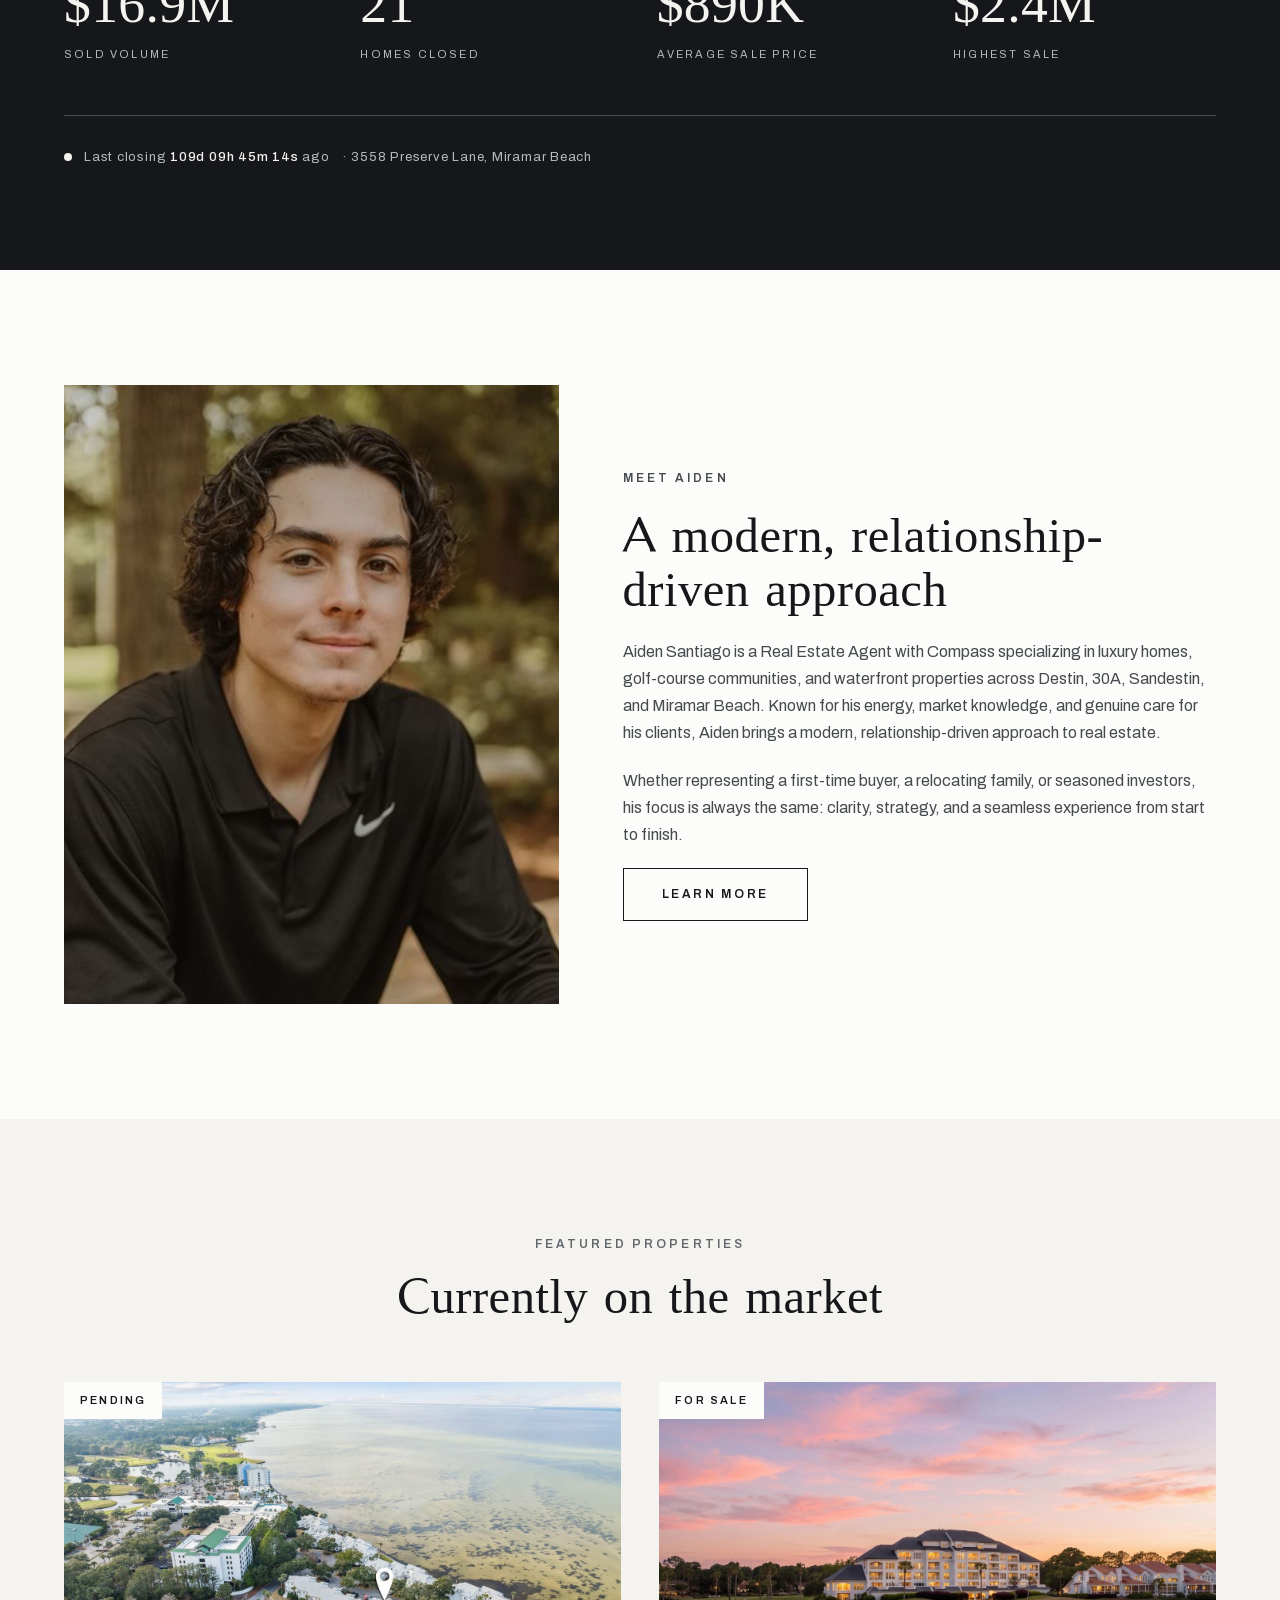
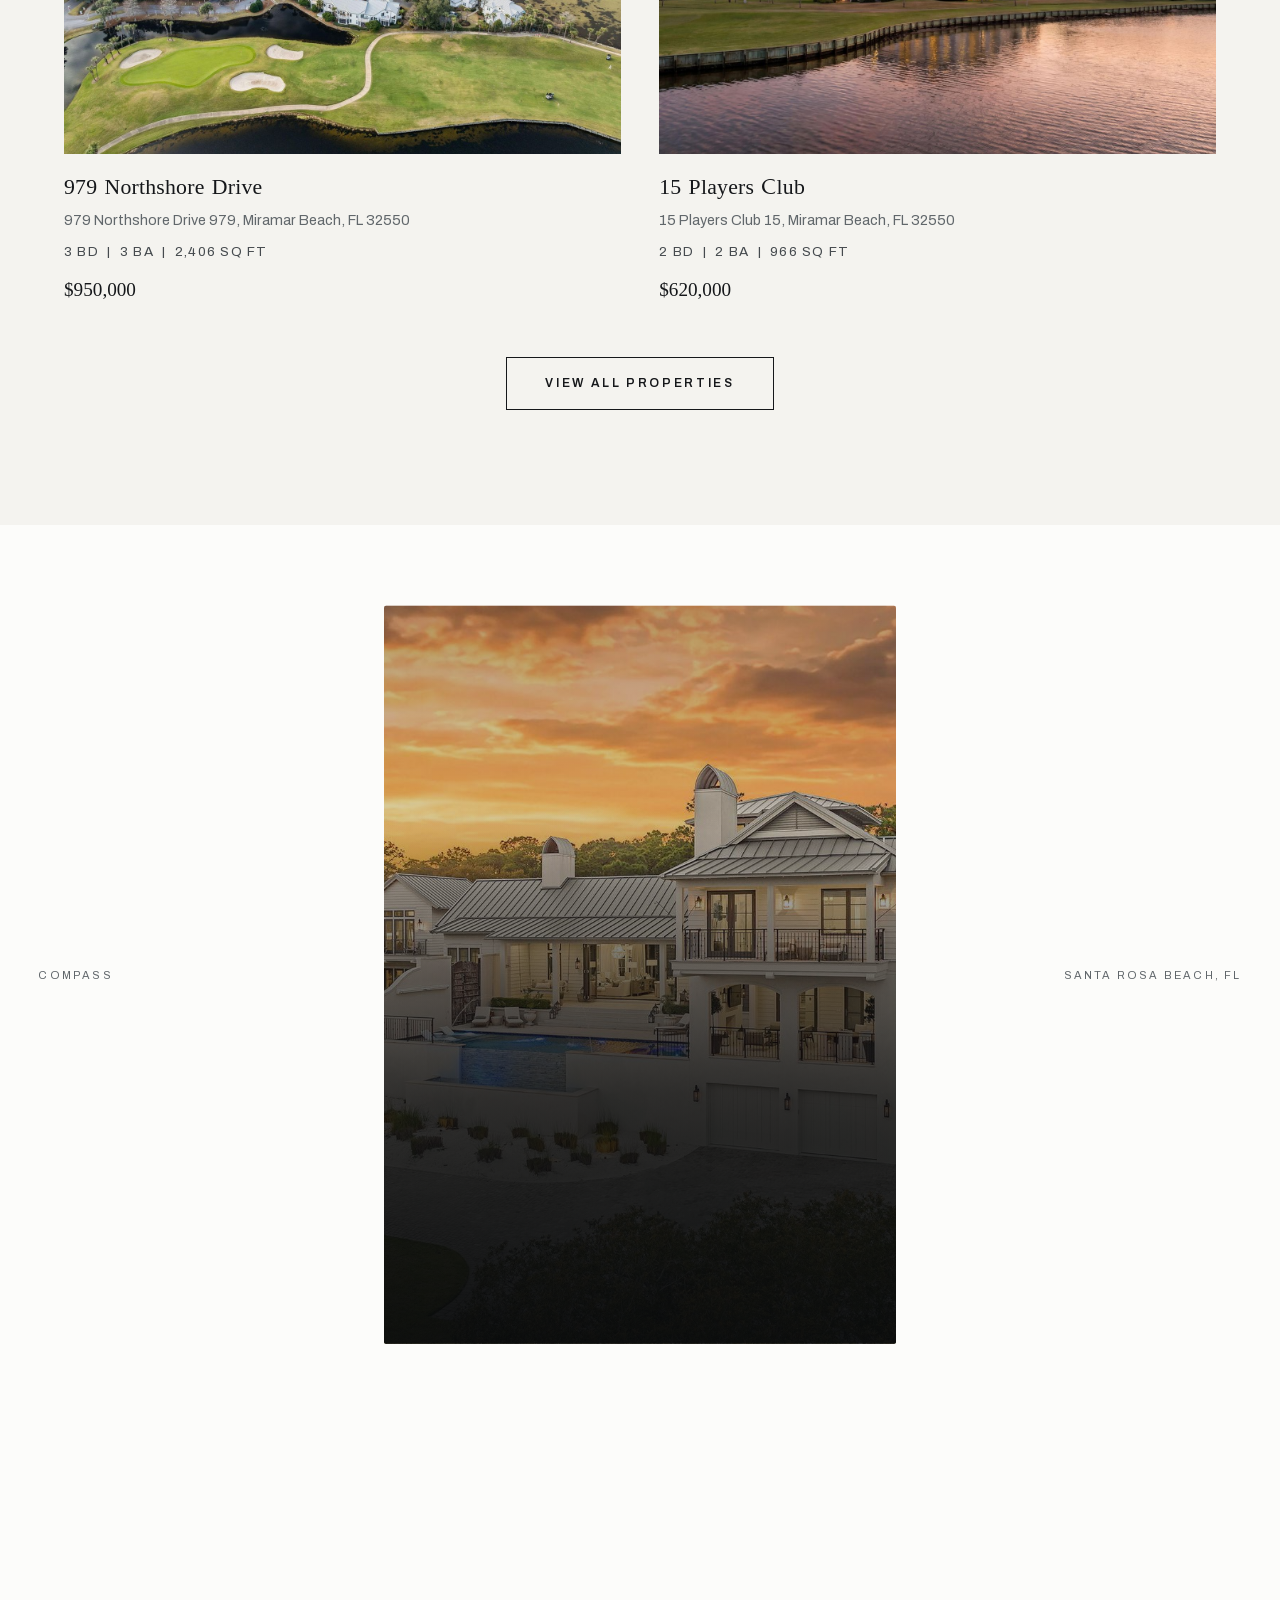
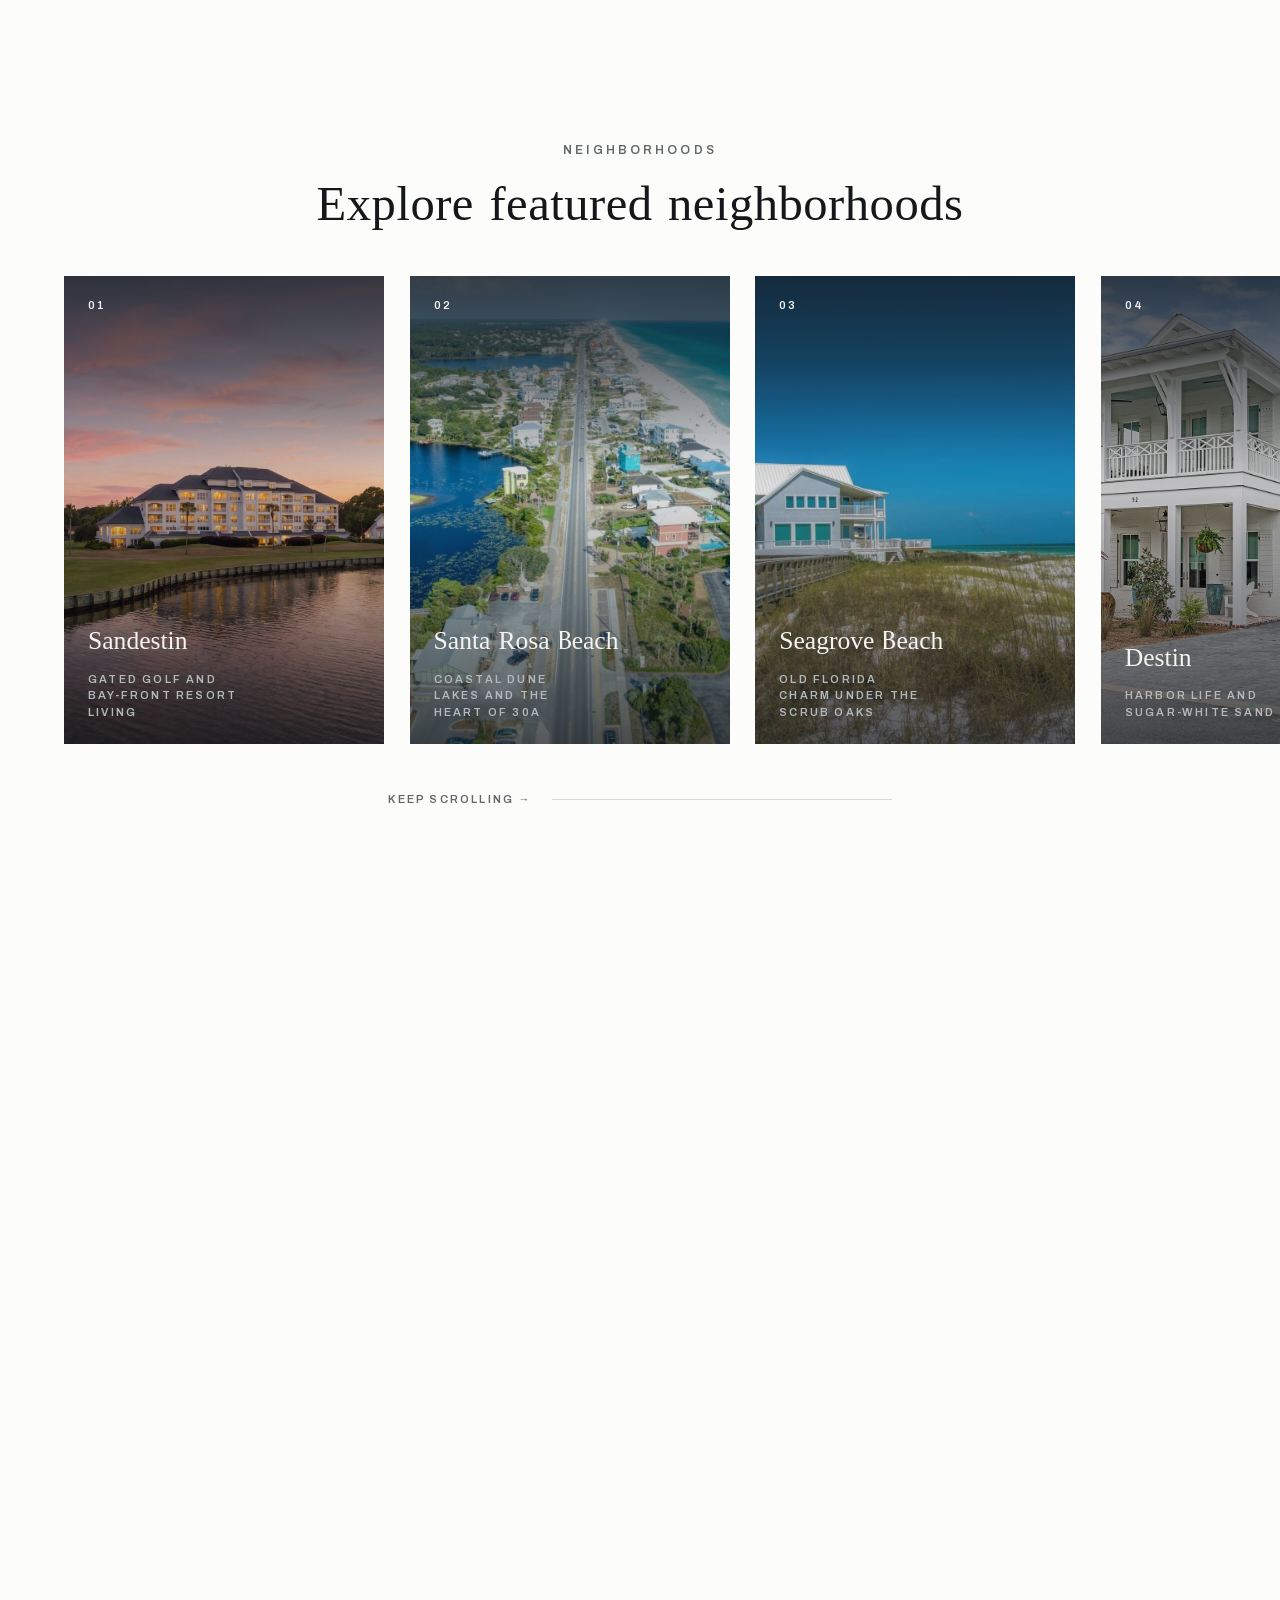
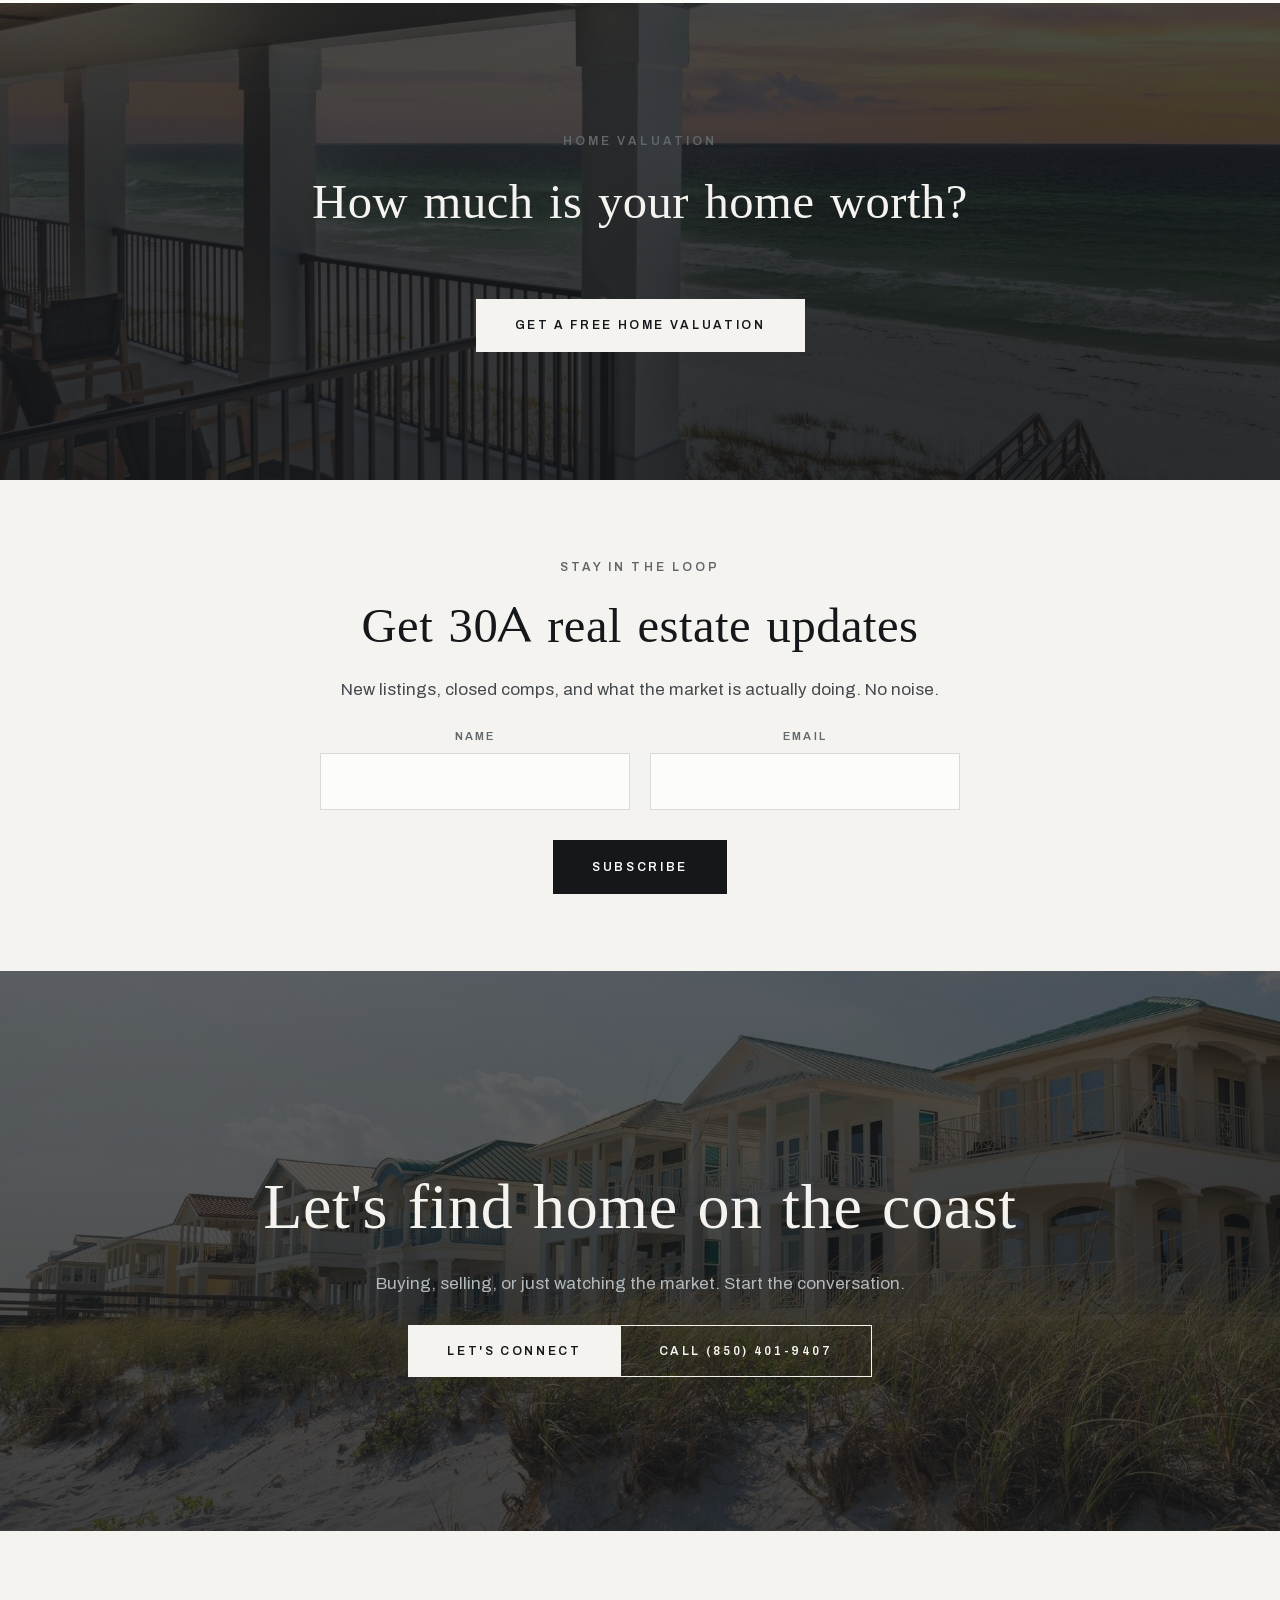
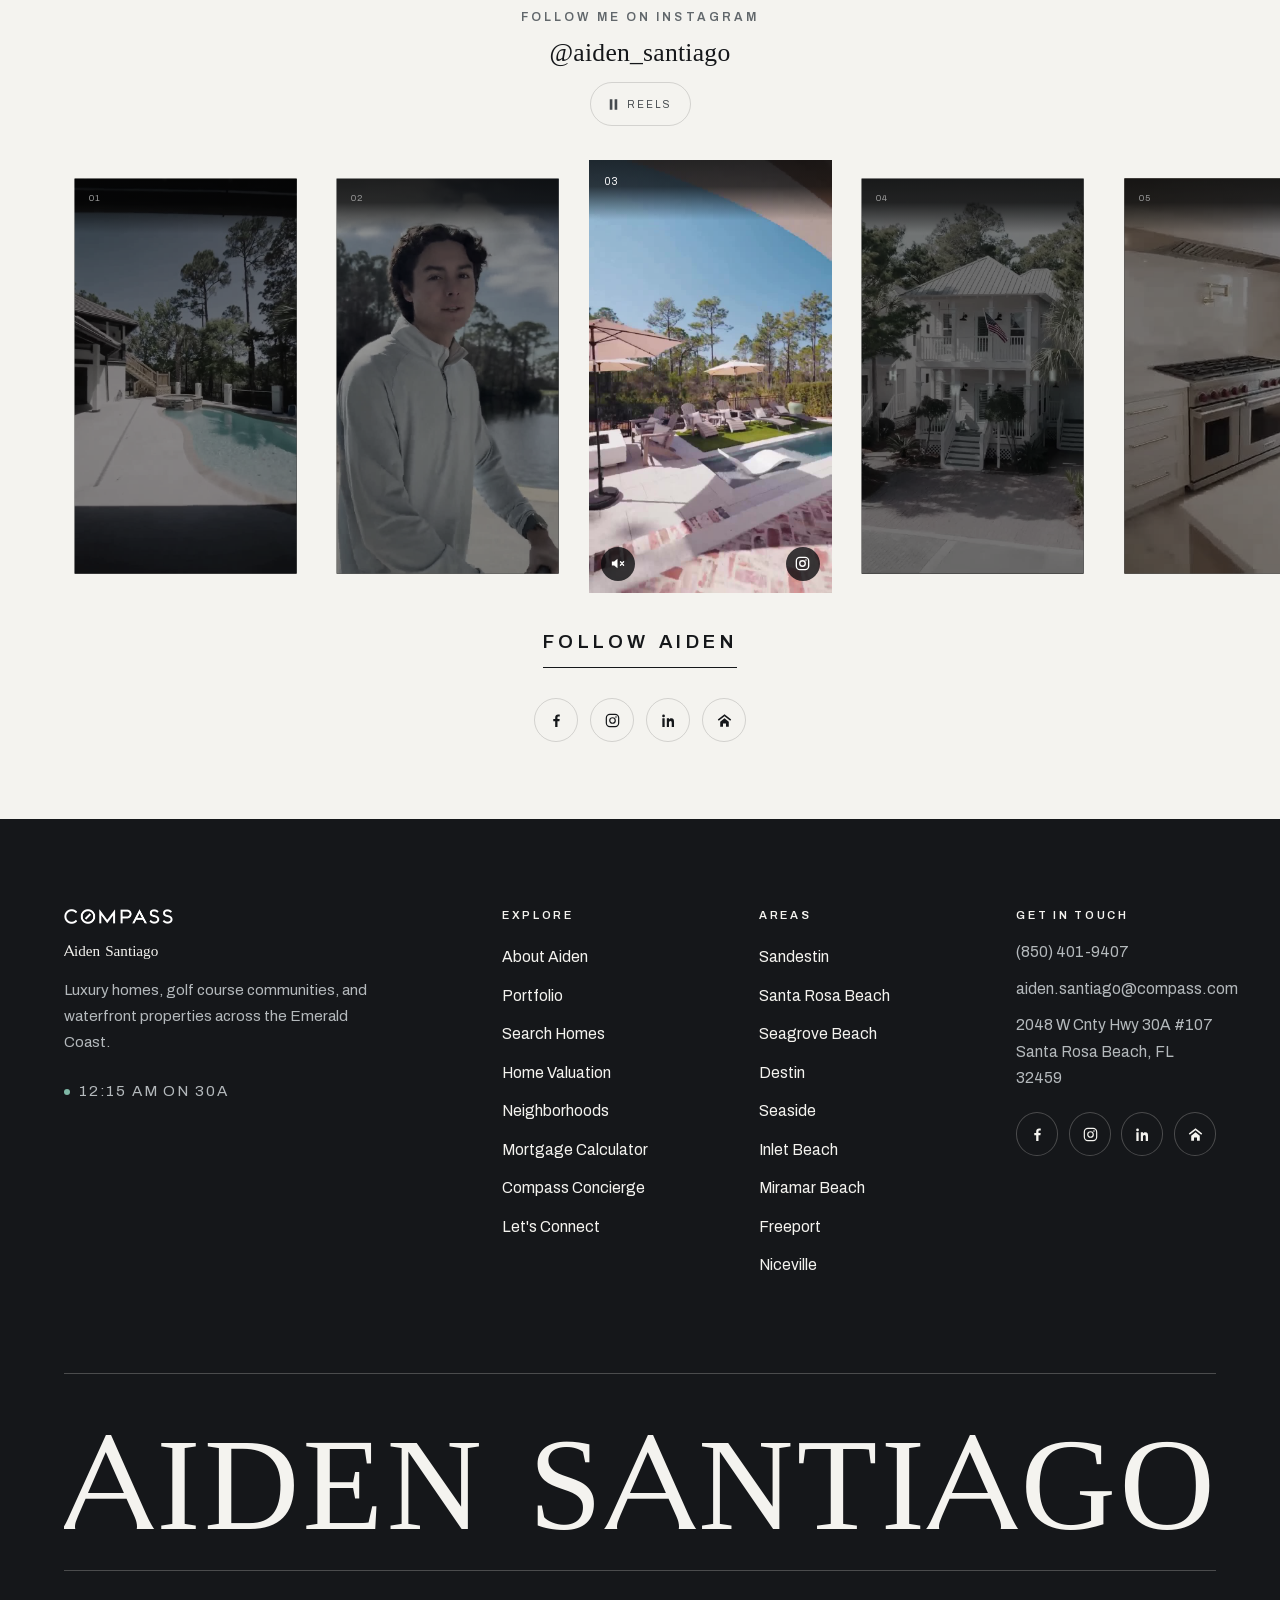
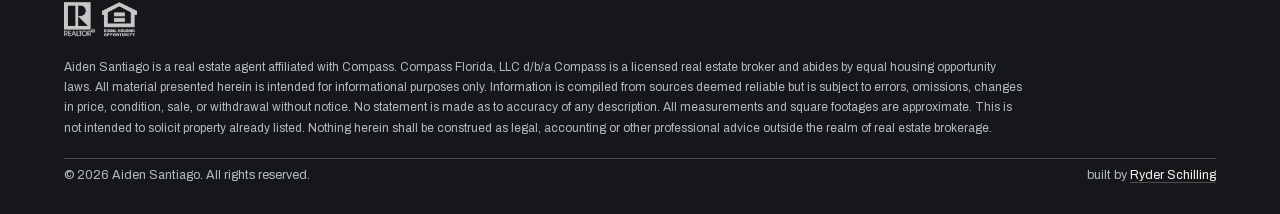
==== commit b6191295: "Add page-enter transitions site-wide, reel posters, and full-quality reel videos" ====
--- a/index.html
+++ b/index.html
@@ -334,56 +334,85 @@
 <div class="wrap center" style="margin-bottom:26px">
 <p class="kicker">Follow me on Instagram</p>
 <h2 class="h3" id="ig" style="margin-top:10px">@aiden_santiago</h2>
+<button class="reels__pause" type="button" data-reels-pause aria-pressed="false" aria-label="Pause the reels">
+<svg class="i-pause" viewBox="0 0 12 14" fill="currentColor" aria-hidden="true"><rect x="1" width="3.5" height="14"/><rect x="7.5" width="3.5" height="14"/></svg>
+<svg class="i-play" viewBox="0 0 12 14" fill="currentColor" aria-hidden="true"><path d="M0 0l12 7L0 14z"/></svg>
+<span>Reels</span>
+</button>
 </div>
 <div class="reels__rail" id="reels-rail" data-reels tabindex="0" aria-label="Recent reels, scroll sideways">
-<a class="rcard" href="https://www.instagram.com/aiden_santiago" rel="noopener" aria-label="Just listed on 30A, Grayton Beach. Watch on Instagram">
-<img class="rcard__poster" src="/assets/img/gulf-front-sunset-row.jpg" alt="Row of gulf-front homes at sunset" loading="lazy">
-<video data-src="/assets/video/reels/r1.mp4" muted playsinline preload="none" aria-hidden="true"></video>
+<figure class="rcard">
+<img class="rcard__poster" src="/assets/img/reel-01.jpg" alt="Screened pool and patio behind a modern home backed by pines" loading="lazy" width="720" height="1280">
+<video data-src="/assets/video/reels/r1.mp4" loop muted playsinline preload="none" aria-hidden="true"></video>
 <span class="rcard__num" aria-hidden="true">01</span>
-<span class="rcard__cap" aria-hidden="true"><b>Just listed on 30A</b>Grayton Beach</span>
-</a>
-<a class="rcard" href="https://www.instagram.com/aiden_santiago" rel="noopener" aria-label="Inside a $2.4M estate, Miramar Beach. Watch on Instagram">
-<img class="rcard__poster" src="/assets/img/estate-sunset-pool.jpg" alt="Estate pool at sunset" loading="lazy">
-<video data-src="/assets/video/reels/r2.mp4" muted playsinline preload="none" aria-hidden="true"></video>
+<button class="rcard__hit" type="button" aria-pressed="false" aria-label="Play the pool and patio tour with sound">
+<span class="rcard__snd" aria-hidden="true"><svg class="i-muted" viewBox="0 0 24 24" aria-hidden="true" focusable="false"><path d="M4 9.2h3.3L12 5.2v13.6l-4.7-4H4z"/><path d="M16.2 9.6l4.4 4.8M20.6 9.6l-4.4 4.8" fill="none" stroke="currentColor" stroke-width="1.8" stroke-linecap="round"/></svg><svg class="i-loud" viewBox="0 0 24 24" aria-hidden="true" focusable="false"><path d="M4 9.2h3.3L12 5.2v13.6l-4.7-4H4z"/><path d="M15.4 9.1a4 4 0 0 1 0 5.8M18 6.6a7.6 7.6 0 0 1 0 10.8" fill="none" stroke="currentColor" stroke-width="1.8" stroke-linecap="round"/></svg></span>
+</button>
+<a class="rcard__ig" href="https://www.instagram.com/aiden_santiago/" target="_blank" rel="noopener" aria-label="Watch the pool and patio tour on Instagram"><svg viewBox="0 0 24 24" aria-hidden="true" focusable="false"><rect x="3.3" y="3.3" width="17.4" height="17.4" rx="5" fill="none" stroke="currentColor" stroke-width="1.9"/><circle cx="12" cy="12" r="3.9" fill="none" stroke="currentColor" stroke-width="1.9"/><circle cx="16.9" cy="7.1" r="1.15"/></svg></a>
+</figure>
+<figure class="rcard">
+<img class="rcard__poster" src="/assets/img/reel-02.jpg" alt="Aiden Santiago walking a lakeside street in a gated neighborhood" loading="lazy" width="720" height="1280">
+<video data-src="/assets/video/reels/r2.mp4" loop muted playsinline preload="none" aria-hidden="true"></video>
 <span class="rcard__num" aria-hidden="true">02</span>
-<span class="rcard__cap" aria-hidden="true"><b>Inside a $2.4M estate</b>Miramar Beach</span>
-</a>
-<a class="rcard" href="https://www.instagram.com/aiden_santiago" rel="noopener" aria-label="Why buyers pick Inlet, Inlet Beach. Watch on Instagram">
-<img class="rcard__poster" src="/assets/img/emerald-coast-aerial.jpg" alt="Aerial of the Emerald Coast shoreline" loading="lazy">
-<video data-src="/assets/video/reels/r3.mp4" muted playsinline preload="none" aria-hidden="true"></video>
+<button class="rcard__hit" type="button" aria-pressed="false" aria-label="Play the gated neighborhood walk with sound">
+<span class="rcard__snd" aria-hidden="true"><svg class="i-muted" viewBox="0 0 24 24" aria-hidden="true" focusable="false"><path d="M4 9.2h3.3L12 5.2v13.6l-4.7-4H4z"/><path d="M16.2 9.6l4.4 4.8M20.6 9.6l-4.4 4.8" fill="none" stroke="currentColor" stroke-width="1.8" stroke-linecap="round"/></svg><svg class="i-loud" viewBox="0 0 24 24" aria-hidden="true" focusable="false"><path d="M4 9.2h3.3L12 5.2v13.6l-4.7-4H4z"/><path d="M15.4 9.1a4 4 0 0 1 0 5.8M18 6.6a7.6 7.6 0 0 1 0 10.8" fill="none" stroke="currentColor" stroke-width="1.8" stroke-linecap="round"/></svg></span>
+</button>
+<a class="rcard__ig" href="https://www.instagram.com/aiden_santiago/" target="_blank" rel="noopener" aria-label="Watch the gated neighborhood walk on Instagram"><svg viewBox="0 0 24 24" aria-hidden="true" focusable="false"><rect x="3.3" y="3.3" width="17.4" height="17.4" rx="5" fill="none" stroke="currentColor" stroke-width="1.9"/><circle cx="12" cy="12" r="3.9" fill="none" stroke="currentColor" stroke-width="1.9"/><circle cx="16.9" cy="7.1" r="1.15"/></svg></a>
+</figure>
+<figure class="rcard">
+<img class="rcard__poster" src="/assets/img/reel-03.jpg" alt="Umbrellas and loungers around a pool on a brick paver deck" loading="lazy" width="720" height="1280">
+<video data-src="/assets/video/reels/r3.mp4" loop muted playsinline preload="none" aria-hidden="true"></video>
 <span class="rcard__num" aria-hidden="true">03</span>
-<span class="rcard__cap" aria-hidden="true"><b>Why buyers pick Inlet</b>Inlet Beach</span>
-</a>
-<a class="rcard" href="https://www.instagram.com/aiden_santiago" rel="noopener" aria-label="Sold in nine days, Santa Rosa Beach. Watch on Instagram">
-<img class="rcard__poster" src="/assets/img/glass-mansion-pool.jpg" alt="Modern glass home with a pool" loading="lazy">
-<video data-src="/assets/video/reels/r4.mp4" muted playsinline preload="none" aria-hidden="true"></video>
+<button class="rcard__hit" type="button" aria-pressed="false" aria-label="Play the poolside home tour with sound">
+<span class="rcard__snd" aria-hidden="true"><svg class="i-muted" viewBox="0 0 24 24" aria-hidden="true" focusable="false"><path d="M4 9.2h3.3L12 5.2v13.6l-4.7-4H4z"/><path d="M16.2 9.6l4.4 4.8M20.6 9.6l-4.4 4.8" fill="none" stroke="currentColor" stroke-width="1.8" stroke-linecap="round"/></svg><svg class="i-loud" viewBox="0 0 24 24" aria-hidden="true" focusable="false"><path d="M4 9.2h3.3L12 5.2v13.6l-4.7-4H4z"/><path d="M15.4 9.1a4 4 0 0 1 0 5.8M18 6.6a7.6 7.6 0 0 1 0 10.8" fill="none" stroke="currentColor" stroke-width="1.8" stroke-linecap="round"/></svg></span>
+</button>
+<a class="rcard__ig" href="https://www.instagram.com/aiden_santiago/" target="_blank" rel="noopener" aria-label="Watch the poolside home tour on Instagram"><svg viewBox="0 0 24 24" aria-hidden="true" focusable="false"><rect x="3.3" y="3.3" width="17.4" height="17.4" rx="5" fill="none" stroke="currentColor" stroke-width="1.9"/><circle cx="12" cy="12" r="3.9" fill="none" stroke="currentColor" stroke-width="1.9"/><circle cx="16.9" cy="7.1" r="1.15"/></svg></a>
+</figure>
+<figure class="rcard">
+<img class="rcard__poster" src="/assets/img/reel-04.jpg" alt="Two-story white beach cottage with a metal roof and a flag on the porch" loading="lazy" width="720" height="1280">
+<video data-src="/assets/video/reels/r4.mp4" loop muted playsinline preload="none" aria-hidden="true"></video>
 <span class="rcard__num" aria-hidden="true">04</span>
-<span class="rcard__cap" aria-hidden="true"><b>Sold in nine days</b>Santa Rosa Beach</span>
-</a>
-<a class="rcard" href="https://www.instagram.com/aiden_santiago" rel="noopener" aria-label="Sunset from the balcony, Seagrove. Watch on Instagram">
-<img class="rcard__poster" src="/assets/img/balcony-sunset-beach.jpg" alt="Balcony overlooking the beach at sunset" loading="lazy">
-<video data-src="/assets/video/reels/r5.mp4" muted playsinline preload="none" aria-hidden="true"></video>
+<button class="rcard__hit" type="button" aria-pressed="false" aria-label="Play the beach cottage tour with sound">
+<span class="rcard__snd" aria-hidden="true"><svg class="i-muted" viewBox="0 0 24 24" aria-hidden="true" focusable="false"><path d="M4 9.2h3.3L12 5.2v13.6l-4.7-4H4z"/><path d="M16.2 9.6l4.4 4.8M20.6 9.6l-4.4 4.8" fill="none" stroke="currentColor" stroke-width="1.8" stroke-linecap="round"/></svg><svg class="i-loud" viewBox="0 0 24 24" aria-hidden="true" focusable="false"><path d="M4 9.2h3.3L12 5.2v13.6l-4.7-4H4z"/><path d="M15.4 9.1a4 4 0 0 1 0 5.8M18 6.6a7.6 7.6 0 0 1 0 10.8" fill="none" stroke="currentColor" stroke-width="1.8" stroke-linecap="round"/></svg></span>
+</button>
+<a class="rcard__ig" href="https://www.instagram.com/aiden_santiago/" target="_blank" rel="noopener" aria-label="Watch the beach cottage tour on Instagram"><svg viewBox="0 0 24 24" aria-hidden="true" focusable="false"><rect x="3.3" y="3.3" width="17.4" height="17.4" rx="5" fill="none" stroke="currentColor" stroke-width="1.9"/><circle cx="12" cy="12" r="3.9" fill="none" stroke="currentColor" stroke-width="1.9"/><circle cx="16.9" cy="7.1" r="1.15"/></svg></a>
+</figure>
+<figure class="rcard">
+<img class="rcard__poster" src="/assets/img/reel-05.jpg" alt="Professional range and vent hood in a pale new-construction kitchen" loading="lazy" width="720" height="1280">
+<video data-src="/assets/video/reels/r5.mp4" loop muted playsinline preload="none" aria-hidden="true"></video>
 <span class="rcard__num" aria-hidden="true">05</span>
-<span class="rcard__cap" aria-hidden="true"><b>Sunset from the balcony</b>Seagrove</span>
-</a>
-<a class="rcard" href="https://www.instagram.com/aiden_santiago" rel="noopener" aria-label="Staging pays for itself, Compass Concierge. Watch on Instagram">
-<img class="rcard__poster" src="/assets/img/interior-fireplace.jpg" alt="Living room with a stone fireplace" loading="lazy">
-<video data-src="/assets/video/reels/r6.mp4" muted playsinline preload="none" aria-hidden="true"></video>
+<button class="rcard__hit" type="button" aria-pressed="false" aria-label="Play the new construction tour with sound">
+<span class="rcard__snd" aria-hidden="true"><svg class="i-muted" viewBox="0 0 24 24" aria-hidden="true" focusable="false"><path d="M4 9.2h3.3L12 5.2v13.6l-4.7-4H4z"/><path d="M16.2 9.6l4.4 4.8M20.6 9.6l-4.4 4.8" fill="none" stroke="currentColor" stroke-width="1.8" stroke-linecap="round"/></svg><svg class="i-loud" viewBox="0 0 24 24" aria-hidden="true" focusable="false"><path d="M4 9.2h3.3L12 5.2v13.6l-4.7-4H4z"/><path d="M15.4 9.1a4 4 0 0 1 0 5.8M18 6.6a7.6 7.6 0 0 1 0 10.8" fill="none" stroke="currentColor" stroke-width="1.8" stroke-linecap="round"/></svg></span>
+</button>
+<a class="rcard__ig" href="https://www.instagram.com/aiden_santiago/" target="_blank" rel="noopener" aria-label="Watch the new construction tour on Instagram"><svg viewBox="0 0 24 24" aria-hidden="true" focusable="false"><rect x="3.3" y="3.3" width="17.4" height="17.4" rx="5" fill="none" stroke="currentColor" stroke-width="1.9"/><circle cx="12" cy="12" r="3.9" fill="none" stroke="currentColor" stroke-width="1.9"/><circle cx="16.9" cy="7.1" r="1.15"/></svg></a>
+</figure>
+<figure class="rcard">
+<img class="rcard__poster" src="/assets/img/reel-06.jpg" alt="Balcony seating overlooking a lawn and open water" loading="lazy" width="720" height="1280">
+<video data-src="/assets/video/reels/r6.mp4" loop muted playsinline preload="none" aria-hidden="true"></video>
 <span class="rcard__num" aria-hidden="true">06</span>
-<span class="rcard__cap" aria-hidden="true"><b>Staging pays for itself</b>Compass Concierge</span>
-</a>
-<a class="rcard" href="https://www.instagram.com/aiden_santiago" rel="noopener" aria-label="The walkover test, Blue Mountain. Watch on Instagram">
-<img class="rcard__poster" src="/assets/img/beach-walkover-cottage.jpg" alt="Dune walkover beside a coastal cottage" loading="lazy">
-<video data-src="/assets/video/reels/r7.mp4" muted playsinline preload="none" aria-hidden="true"></video>
+<button class="rcard__hit" type="button" aria-pressed="false" aria-label="Play the waterfront condo tour with sound">
+<span class="rcard__snd" aria-hidden="true"><svg class="i-muted" viewBox="0 0 24 24" aria-hidden="true" focusable="false"><path d="M4 9.2h3.3L12 5.2v13.6l-4.7-4H4z"/><path d="M16.2 9.6l4.4 4.8M20.6 9.6l-4.4 4.8" fill="none" stroke="currentColor" stroke-width="1.8" stroke-linecap="round"/></svg><svg class="i-loud" viewBox="0 0 24 24" aria-hidden="true" focusable="false"><path d="M4 9.2h3.3L12 5.2v13.6l-4.7-4H4z"/><path d="M15.4 9.1a4 4 0 0 1 0 5.8M18 6.6a7.6 7.6 0 0 1 0 10.8" fill="none" stroke="currentColor" stroke-width="1.8" stroke-linecap="round"/></svg></span>
+</button>
+<a class="rcard__ig" href="https://www.instagram.com/aiden_santiago/" target="_blank" rel="noopener" aria-label="Watch the waterfront condo tour on Instagram"><svg viewBox="0 0 24 24" aria-hidden="true" focusable="false"><rect x="3.3" y="3.3" width="17.4" height="17.4" rx="5" fill="none" stroke="currentColor" stroke-width="1.9"/><circle cx="12" cy="12" r="3.9" fill="none" stroke="currentColor" stroke-width="1.9"/><circle cx="16.9" cy="7.1" r="1.15"/></svg></a>
+</figure>
+<figure class="rcard">
+<img class="rcard__poster" src="/assets/img/reel-07.jpg" alt="Sage green two-story home across a wide mown lawn" loading="lazy" width="720" height="1280">
+<video data-src="/assets/video/reels/r7.mp4" loop muted playsinline preload="none" aria-hidden="true"></video>
 <span class="rcard__num" aria-hidden="true">07</span>
-<span class="rcard__cap" aria-hidden="true"><b>The walkover test</b>Blue Mountain</span>
-</a>
-<a class="rcard" href="https://www.instagram.com/aiden_santiago" rel="noopener" aria-label="Golf, gulf, six minutes, Sandestin. Watch on Instagram">
-<img class="rcard__poster" src="/assets/img/golf-coast-aerial.jpg" alt="Aerial of a coastal golf course" loading="lazy">
-<video data-src="/assets/video/reels/r8.mp4" muted playsinline preload="none" aria-hidden="true"></video>
+<button class="rcard__hit" type="button" aria-pressed="false" aria-label="Play the resort and marina reel with sound">
+<span class="rcard__snd" aria-hidden="true"><svg class="i-muted" viewBox="0 0 24 24" aria-hidden="true" focusable="false"><path d="M4 9.2h3.3L12 5.2v13.6l-4.7-4H4z"/><path d="M16.2 9.6l4.4 4.8M20.6 9.6l-4.4 4.8" fill="none" stroke="currentColor" stroke-width="1.8" stroke-linecap="round"/></svg><svg class="i-loud" viewBox="0 0 24 24" aria-hidden="true" focusable="false"><path d="M4 9.2h3.3L12 5.2v13.6l-4.7-4H4z"/><path d="M15.4 9.1a4 4 0 0 1 0 5.8M18 6.6a7.6 7.6 0 0 1 0 10.8" fill="none" stroke="currentColor" stroke-width="1.8" stroke-linecap="round"/></svg></span>
+</button>
+<a class="rcard__ig" href="https://www.instagram.com/aiden_santiago/" target="_blank" rel="noopener" aria-label="Watch the resort and marina reel on Instagram"><svg viewBox="0 0 24 24" aria-hidden="true" focusable="false"><rect x="3.3" y="3.3" width="17.4" height="17.4" rx="5" fill="none" stroke="currentColor" stroke-width="1.9"/><circle cx="12" cy="12" r="3.9" fill="none" stroke="currentColor" stroke-width="1.9"/><circle cx="16.9" cy="7.1" r="1.15"/></svg></a>
+</figure>
+<figure class="rcard">
+<img class="rcard__poster" src="/assets/img/reel-08.jpg" alt="Two people casting lines beside a golf cart on a grassy bank" loading="lazy" width="720" height="1280">
+<video data-src="/assets/video/reels/r8.mp4" loop muted playsinline preload="none" aria-hidden="true"></video>
 <span class="rcard__num" aria-hidden="true">08</span>
-<span class="rcard__cap" aria-hidden="true"><b>Golf, gulf, six minutes</b>Sandestin</span>
-</a>
+<button class="rcard__hit" type="button" aria-pressed="false" aria-label="Play the things to do reel with sound">
+<span class="rcard__snd" aria-hidden="true"><svg class="i-muted" viewBox="0 0 24 24" aria-hidden="true" focusable="false"><path d="M4 9.2h3.3L12 5.2v13.6l-4.7-4H4z"/><path d="M16.2 9.6l4.4 4.8M20.6 9.6l-4.4 4.8" fill="none" stroke="currentColor" stroke-width="1.8" stroke-linecap="round"/></svg><svg class="i-loud" viewBox="0 0 24 24" aria-hidden="true" focusable="false"><path d="M4 9.2h3.3L12 5.2v13.6l-4.7-4H4z"/><path d="M15.4 9.1a4 4 0 0 1 0 5.8M18 6.6a7.6 7.6 0 0 1 0 10.8" fill="none" stroke="currentColor" stroke-width="1.8" stroke-linecap="round"/></svg></span>
+</button>
+<a class="rcard__ig" href="https://www.instagram.com/aiden_santiago/" target="_blank" rel="noopener" aria-label="Watch the things to do reel on Instagram"><svg viewBox="0 0 24 24" aria-hidden="true" focusable="false"><rect x="3.3" y="3.3" width="17.4" height="17.4" rx="5" fill="none" stroke="currentColor" stroke-width="1.9"/><circle cx="12" cy="12" r="3.9" fill="none" stroke="currentColor" stroke-width="1.9"/><circle cx="16.9" cy="7.1" r="1.15"/></svg></a>
+</figure>
 </div>
 <div class="wrap reels__foot">
 <a class="tlink" href="https://www.instagram.com/aiden_santiago" rel="noopener">Follow Aiden</a>
@@ -419,7 +448,7 @@
 </div>
 <div>
 <h2 id="f-explore">Explore</h2>
-<ul aria-labelledby="f-explore">
+<ul class="flist flist--explore" aria-labelledby="f-explore">
 <li><a class="flink" href="/about/"><span class="n">01</span><span class="t">About Aiden</span></a></li>
 <li><a class="flink" href="/portfolio/"><span class="n">02</span><span class="t">Portfolio</span></a></li>
 <li><a class="flink" href="/search/"><span class="n">03</span><span class="t">Search Homes</span></a></li>
@@ -432,7 +461,7 @@
 </div>
 <div>
 <h2 id="f-areas">Areas</h2>
-<ul aria-labelledby="f-areas">
+<ul class="flist flist--areas" aria-labelledby="f-areas">
 <li><a class="flink" href="/neighborhoods/" data-area="Sandestin"><span class="n">01</span><span class="t">Sandestin</span></a></li>
 <li><a class="flink" href="/neighborhoods/" data-area="Santa Rosa Beach"><span class="n">02</span><span class="t">Santa Rosa Beach</span></a></li>
 <li><a class="flink" href="/neighborhoods/" data-area="Seagrove Beach"><span class="n">03</span><span class="t">Seagrove Beach</span></a></li>
--- a/assets/css/main.css
+++ b/assets/css/main.css
@@ -33,6 +33,7 @@
   --font-display:'Marcellus','Georgia',serif;
   --font-sans:'Archivo','Helvetica Neue',Arial,sans-serif;
   --ease:cubic-bezier(.22,1,.36,1);
+  --ease-glide:cubic-bezier(.42,.04,.18,1);
   --gutter:clamp(20px,5vw,64px);
   --sec:clamp(72px,9vw,124px);
   --headerH:78px;
@@ -611,14 +612,26 @@
   border:1px solid var(--line-inv);color:var(--on-bed);
   transition:background .5s var(--ease),color .5s var(--ease),border-color .5s var(--ease),transform .5s var(--ease),opacity .8s var(--ease);
 }
+/* slow float-up: start low and small, drift past, settle */
+.fsoc a[data-rv]{
+  opacity:0;transform:translateY(54px) scale(.84);will-change:transform,opacity;
+  transition:opacity 1.15s var(--ease),
+             transform 1.35s cubic-bezier(.19,1.18,.32,1),
+             background .5s var(--ease),color .5s var(--ease),border-color .5s var(--ease);
+}
+.fsoc a[data-rv].in{opacity:1;transform:none}
+/* once it has landed, hand hover back its quick lift */
+.fsoc a[data-rv].rv-done{
+  transition:background .5s var(--ease),color .5s var(--ease),border-color .5s var(--ease),transform .5s var(--ease),opacity .8s var(--ease);
+}
 .fsoc a svg{width:17px;height:17px;fill:currentColor;display:block}
 .fsoc a:hover,.fsoc a:focus-visible{background:var(--on-bed);border-color:var(--on-bed);color:var(--bed)}
 @media (hover:hover) and (pointer:fine){
   .fsoc a:hover{transform:translateY(-4px)}
 }
-.fsoc a[data-rv].in:nth-child(2){transition-delay:.09s}
-.fsoc a[data-rv].in:nth-child(3){transition-delay:.18s}
-.fsoc a[data-rv].in:nth-child(4){transition-delay:.27s}
+.fsoc a[data-rv].in:nth-child(2){transition-delay:.17s}
+.fsoc a[data-rv].in:nth-child(3){transition-delay:.34s}
+.fsoc a[data-rv].in:nth-child(4){transition-delay:.51s}
 .fsoc a[data-rv].in:hover,.fsoc a[data-rv].in:focus-visible{transition-delay:0s}
 
 /* live coast time */
@@ -713,7 +726,40 @@
 @media (max-width:680px){
   .pgrid--2,.pgrid--3{grid-template-columns:1fr}
   .nbgrid,.area-grid{grid-template-columns:1fr}
-  .footer__top{grid-template-columns:1fr;gap:36px}
+  .footer__top{grid-template-columns:1fr;gap:30px;padding-block:clamp(42px,9vw,60px)}
+  .footer h2{margin-bottom:12px}
+
+  /* Explore: two columns of hairline rows. No hover on touch, so the index
+     number that normally slides in on hover is simply always visible. */
+  .footer .flist--explore{
+    display:grid;grid-template-columns:1fr 1fr;
+    column-gap:16px;row-gap:0;
+    border-bottom:1px solid var(--line-inv);
+  }
+  .footer .flist--explore li{border-top:1px solid var(--line-inv)}
+  .footer .flist--explore .flink{
+    display:flex;width:100%;align-items:baseline;gap:9px;
+    padding:12px 0;min-height:44px;font-size:.85rem;line-height:1.3;
+  }
+  .footer .flist--explore .flink .n{width:auto;opacity:1;overflow:visible;flex:0 0 auto}
+  .footer .flist--explore .flink .t{transform:none}
+
+  /* Areas: nine short names read better as chips than as nine more rows */
+  .footer .flist--areas{display:flex;flex-direction:row;flex-wrap:wrap;gap:8px}
+  .footer .flist--areas .flink{
+    display:inline-flex;align-items:center;min-height:36px;padding:0 14px;
+    border:1px solid var(--line-inv);border-radius:999px;
+    font-size:.82rem;line-height:1;
+  }
+  .footer .flist--areas .flink .n{display:none}
+  .footer .flist--areas .flink .t{transform:none}
+  .footer .flist--areas .flink:hover,.footer .flist--areas .flink:focus-visible{
+    background:var(--on-bed);border-color:var(--on-bed);color:var(--bed);
+  }
+
+  .footer__mark{padding-top:clamp(20px,3.4vw,30px)}
+  .footer__legal{padding-block:22px;gap:16px}
+  .footer__legal p{line-height:1.65}
   .f-row{grid-template-columns:1fr}
   .svc-list{columns:1}
   .search{flex-direction:column}
@@ -798,6 +844,15 @@
 .winsec__body h2{color:var(--on-bed);margin-top:12px}
 .winsec__body p{margin:16px auto 0;max-width:48ch;color:var(--on-bed)}
 .winsec__body .btn{margin-top:clamp(22px,2.6vw,32px)}
+/* phones: the frame opens as a portrait card, so the labels sit above and below it */
+@media(max-width:759px){
+  .winsec__edge{
+    top:auto;bottom:auto;transform:none;left:0;right:0;text-align:center;
+    font-size:.625rem;letter-spacing:.16em;
+  }
+  .winsec__edge.l{left:0;right:0;top:calc(var(--winsy,29%) - 24px)}
+  .winsec__edge.r{left:0;right:0;bottom:calc(var(--winsy,29%) - 24px)}
+}
 @media(prefers-reduced-motion:reduce){
   .winsec__tall{height:auto}
   .winsec__pin{position:relative;height:auto;min-height:70svh}
@@ -819,7 +874,7 @@
 }
 .reels__rail::-webkit-scrollbar{display:none}
 .rcard{
-  position:relative;flex:0 0 auto;display:block;text-decoration:none;
+  position:relative;flex:0 0 auto;display:block;margin:0;
   width:var(--rcard);aspect-ratio:9/16;overflow:hidden;background:#0c0e10;
   scroll-snap-align:center;
   transform:scale(.915);filter:saturate(.42) brightness(.58);
@@ -832,22 +887,47 @@
   opacity:0;transition:opacity .45s var(--ease);
 }
 .rcard.is-live video.is-ready{opacity:1}
-.rcard__cap{
-  position:absolute;inset:auto 0 0 0;z-index:2;padding:36px 16px 17px;color:#fff;
-  background:linear-gradient(180deg,rgba(8,10,12,0) 0%,rgba(8,10,12,.34) 22%,rgba(8,10,12,.80) 52%,rgba(8,10,12,.94) 100%);
-  font-size:.75rem;letter-spacing:.04em;
-  opacity:0;transform:translateY(10px);
-  transition:opacity .45s var(--ease),transform .45s var(--ease);
-}
-.rcard__cap b{display:block;font-family:var(--font-display);font-size:.9375rem;letter-spacing:.02em;margin-bottom:2px}
-.rcard.is-live .rcard__cap{opacity:1;transform:none}
+/* the whole card is the play/sound target; the IG link sits above it */
+.rcard__hit{
+  position:absolute;inset:0;z-index:3;
+  appearance:none;border:0;background:none;padding:0;margin:0;
+  cursor:pointer;color:#fff;
+}
+.rcard__snd,.rcard__ig{
+  position:absolute;bottom:12px;width:34px;height:34px;border-radius:50%;
+  display:grid;place-items:center;color:#fff;background:rgba(8,10,12,.78);
+  opacity:0;transform:translateY(6px);
+  transition:opacity .4s var(--ease),transform .4s var(--ease),background .3s var(--ease);
+}
+.rcard__snd{left:12px}
+.rcard__ig{right:12px;z-index:4}
+.rcard.is-live .rcard__snd,.rcard.is-live .rcard__ig,
+.rcard:focus-within .rcard__snd,.rcard:focus-within .rcard__ig{opacity:1;transform:none}
+.rcard__snd svg,.rcard__ig svg{width:17px;height:17px;fill:currentColor;display:block}
+.rcard__snd .i-loud,.rcard.is-loud .rcard__snd .i-muted{display:none}
+.rcard.is-loud .rcard__snd .i-loud{display:block}
+.rcard.is-loud .rcard__snd{background:var(--paper);color:var(--ink)}
+.rcard__ig:hover,.rcard__ig:focus-visible{background:var(--paper);color:var(--ink)}
 .rcard__num{
   position:absolute;top:0;left:0;right:0;z-index:2;color:#fff;
   padding:13px 16px 30px;
   font-size:.625rem;letter-spacing:.2em;
   background:linear-gradient(180deg,rgba(8,10,12,.82) 0%,rgba(8,10,12,.74) 44%,rgba(8,10,12,0) 100%);
 }
-.rcard:focus-visible{outline:2px solid var(--ink);outline-offset:4px}
+.rcard:has(:focus-visible),.rcard.is-focus{outline:2px solid var(--ink);outline-offset:4px}
+.rcard__hit:focus-visible,.rcard__ig:focus-visible{outline:none}
+.reels__pause{
+  appearance:none;cursor:pointer;margin-top:16px;
+  display:inline-flex;align-items:center;gap:9px;
+  min-height:44px;padding:0 18px;border-radius:999px;
+  border:1px solid var(--line);background:none;color:var(--ink-2);
+  font-size:.625rem;letter-spacing:.2em;text-transform:uppercase;
+  transition:background .3s var(--ease),color .3s var(--ease),border-color .3s var(--ease);
+}
+.reels__pause svg{width:9px;height:11px;display:block}
+.reels__pause .i-play,.reels__pause.is-paused .i-pause{display:none}
+.reels__pause.is-paused .i-play{display:block}
+.reels__pause:hover,.reels__pause:focus-visible{background:var(--ink);border-color:var(--ink);color:var(--paper)}
 .reels__foot{display:flex;flex-direction:column;align-items:center;gap:clamp(20px,2.4vw,30px)}
 .reels__foot .tlink{
   font-size:clamp(.9375rem,1.6vw,1.1875rem);letter-spacing:.24em;
@@ -858,21 +938,27 @@
 .fsoc--light a:hover,.fsoc--light a:focus-visible{background:var(--ink);border-color:var(--ink);color:var(--paper)}
 @media(prefers-reduced-motion:reduce){
   .rcard{transform:none;filter:none}
-  .rcard__cap{opacity:1;transform:none}
+  .rcard__snd,.rcard__ig{opacity:1;transform:none}
 }
 
 /* ---------- Search page: the big rounded search bar ---------- */
 .hsearch-head .lede{max-width:70ch}
 .hsearch{
+  position:relative;
   display:flex;align-items:center;
   width:min(980px,100%);
   margin:clamp(4px,1vw,12px) auto clamp(24px,3vw,38px);
+  background:transparent;
+  padding:5px 5px 5px 0;
+}
+.hsearch::before{
+  content:"";position:absolute;inset:0;pointer-events:none;
   border:2px solid var(--ink);border-radius:999px;background:var(--paper);
-  padding:5px 5px 5px 0;
   transition:box-shadow .35s var(--ease);
-}
-.hsearch:focus-within{box-shadow:0 0 0 4px rgba(21,23,26,.13)}
-.hsearch__field{position:relative;flex:1;display:flex;align-items:center;min-width:0}
+  z-index:0;
+}
+.hsearch:focus-within::before{box-shadow:0 0 0 4px rgba(21,23,26,.13)}
+.hsearch__field{position:relative;z-index:1;flex:1;display:flex;align-items:center;min-width:0;overflow:hidden}
 .hsearch__field svg{position:absolute;left:27px;width:20px;height:20px;color:var(--ink);pointer-events:none}
 .hsearch input{
   font-family:var(--font-sans);font-weight:500;
@@ -883,6 +969,7 @@
 .hsearch input::placeholder{color:var(--ink-3);font-weight:400}
 .hsearch input::-webkit-search-cancel-button{-webkit-appearance:none;appearance:none}
 .hsearch button{
+  position:relative;z-index:2;
   flex:0 0 auto;background:var(--ink);color:var(--paper);border:0;border-radius:999px;
   padding:0 clamp(28px,3.2vw,42px);min-height:62px;
   font-size:.75rem;font-weight:600;letter-spacing:.2em;text-transform:uppercase;
@@ -895,9 +982,83 @@
 .filters--center button + button{margin-left:0}
 .result-count--center{text-align:center}
 @media(max-width:620px){
-  .hsearch{flex-direction:column;border-radius:30px;padding:8px;gap:8px}
+  .hsearch{flex-direction:column;padding:8px;gap:8px}
+  .hsearch::before{border-radius:30px}
   .hsearch__field{width:100%}
   .hsearch__field svg{left:20px}
   .hsearch input{padding:0 16px 0 50px;min-height:52px}
   .hsearch button{width:100%;min-height:52px}
 }
+
+/* ============================================================
+   Page entrance, every page except the home page (body.pg-enter).
+   Pure CSS with animation-fill-mode both, so nothing is ever
+   gated behind JS: if scripts fail the page still paints.
+   ============================================================ */
+@keyframes pgRise{
+  from{opacity:0;transform:translateY(18px);clip-path:inset(105% -8% -30% -8%)}
+  to{opacity:1;transform:translateY(0);clip-path:inset(-30% -8% -30% -8%)}
+}
+@keyframes pgLift{
+  from{opacity:0;transform:translateY(22px)}
+  to{opacity:1;transform:translateY(0)}
+}
+@keyframes pgWipe{
+  from{clip-path:inset(0 0 100% 0)}
+  to{clip-path:inset(0 0 0 0)}
+}
+@keyframes pgSettle{
+  from{transform:scale(1.075)}
+  to{transform:scale(1)}
+}
+@keyframes pgFade{from{opacity:0}to{opacity:1}}
+@keyframes hsOpen{
+  from{clip-path:inset(0 100% 0 0 round 999px)}
+  to{clip-path:inset(0 0 0 0 round 999px)}
+}
+@keyframes hsField{
+  from{max-width:0%}
+  to{max-width:100%}
+}
+
+@media (prefers-reduced-motion: no-preference){
+  .pg-enter .header{animation:pgFade .9s ease both}
+
+  /* photo heroes: the image unveils, then the words rise */
+  .pg-enter .phero__media{animation:pgWipe 1.05s var(--ease) both}
+  .pg-enter .phero__media img{animation:pgSettle 2.2s var(--ease) both;will-change:transform}
+  .pg-enter .phero__body > *{animation:pgRise 1s var(--ease) both}
+  .pg-enter .phero__body > *:nth-child(1){animation-delay:.42s}
+  .pg-enter .phero__body > *:nth-child(2){animation-delay:.52s}
+  .pg-enter .phero__body > *:nth-child(3){animation-delay:.62s}
+  .pg-enter .phero__body > *:nth-child(n+4){animation-delay:.72s}
+
+  /* pages that open on type instead of a photo */
+  .pg-enter main > section:first-of-type .sec-head > *{animation:pgRise 1s var(--ease) both}
+  .pg-enter main > section:first-of-type .sec-head > *:nth-child(1){animation-delay:.12s}
+  .pg-enter main > section:first-of-type .sec-head > *:nth-child(2){animation-delay:.22s}
+  .pg-enter main > section:first-of-type .sec-head > *:nth-child(3){animation-delay:.32s}
+  .pg-enter main > section:first-of-type .sec-head > *:nth-child(n+4){animation-delay:.42s}
+
+  /* the first interactive block on the page */
+  /* The Search button starts flush left and slides right, opening the bar
+     behind it. The outline's reveal edge is always inside the button's own
+     width, so the wipe is invisible: it reads as the button dragging it open. */
+  .pg-enter .hsearch::before{animation:hsOpen 1.75s var(--ease-glide) .34s both}
+  .pg-enter .hsearch__field{animation:hsField 1.75s var(--ease-glide) .34s both}
+  .pg-enter .hsearch__field > *{animation:pgFade .55s ease 1.68s both}
+  .pg-enter .hsearch button{animation:pgFade .4s ease .36s both}
+  .pg-enter .filters--center{animation:pgLift 1s var(--ease) .54s both}
+  .pg-enter .result-count{animation:pgLift 1s var(--ease) .62s both}
+  .pg-enter main > section:first-of-type .calc{animation:pgLift 1s var(--ease) .44s both}
+}
+
+/* Mobile stacks the search bar, so it gets the plain lift, not the slide.
+   This has to sit after the entrance block to win on source order. */
+@media (max-width:620px){
+  .pg-enter .hsearch::before,
+  .pg-enter .hsearch__field,
+  .pg-enter .hsearch__field > *,
+  .pg-enter .hsearch button{animation:none}
+  .pg-enter .hsearch{animation:pgLift 1s var(--ease) .44s both}
+}
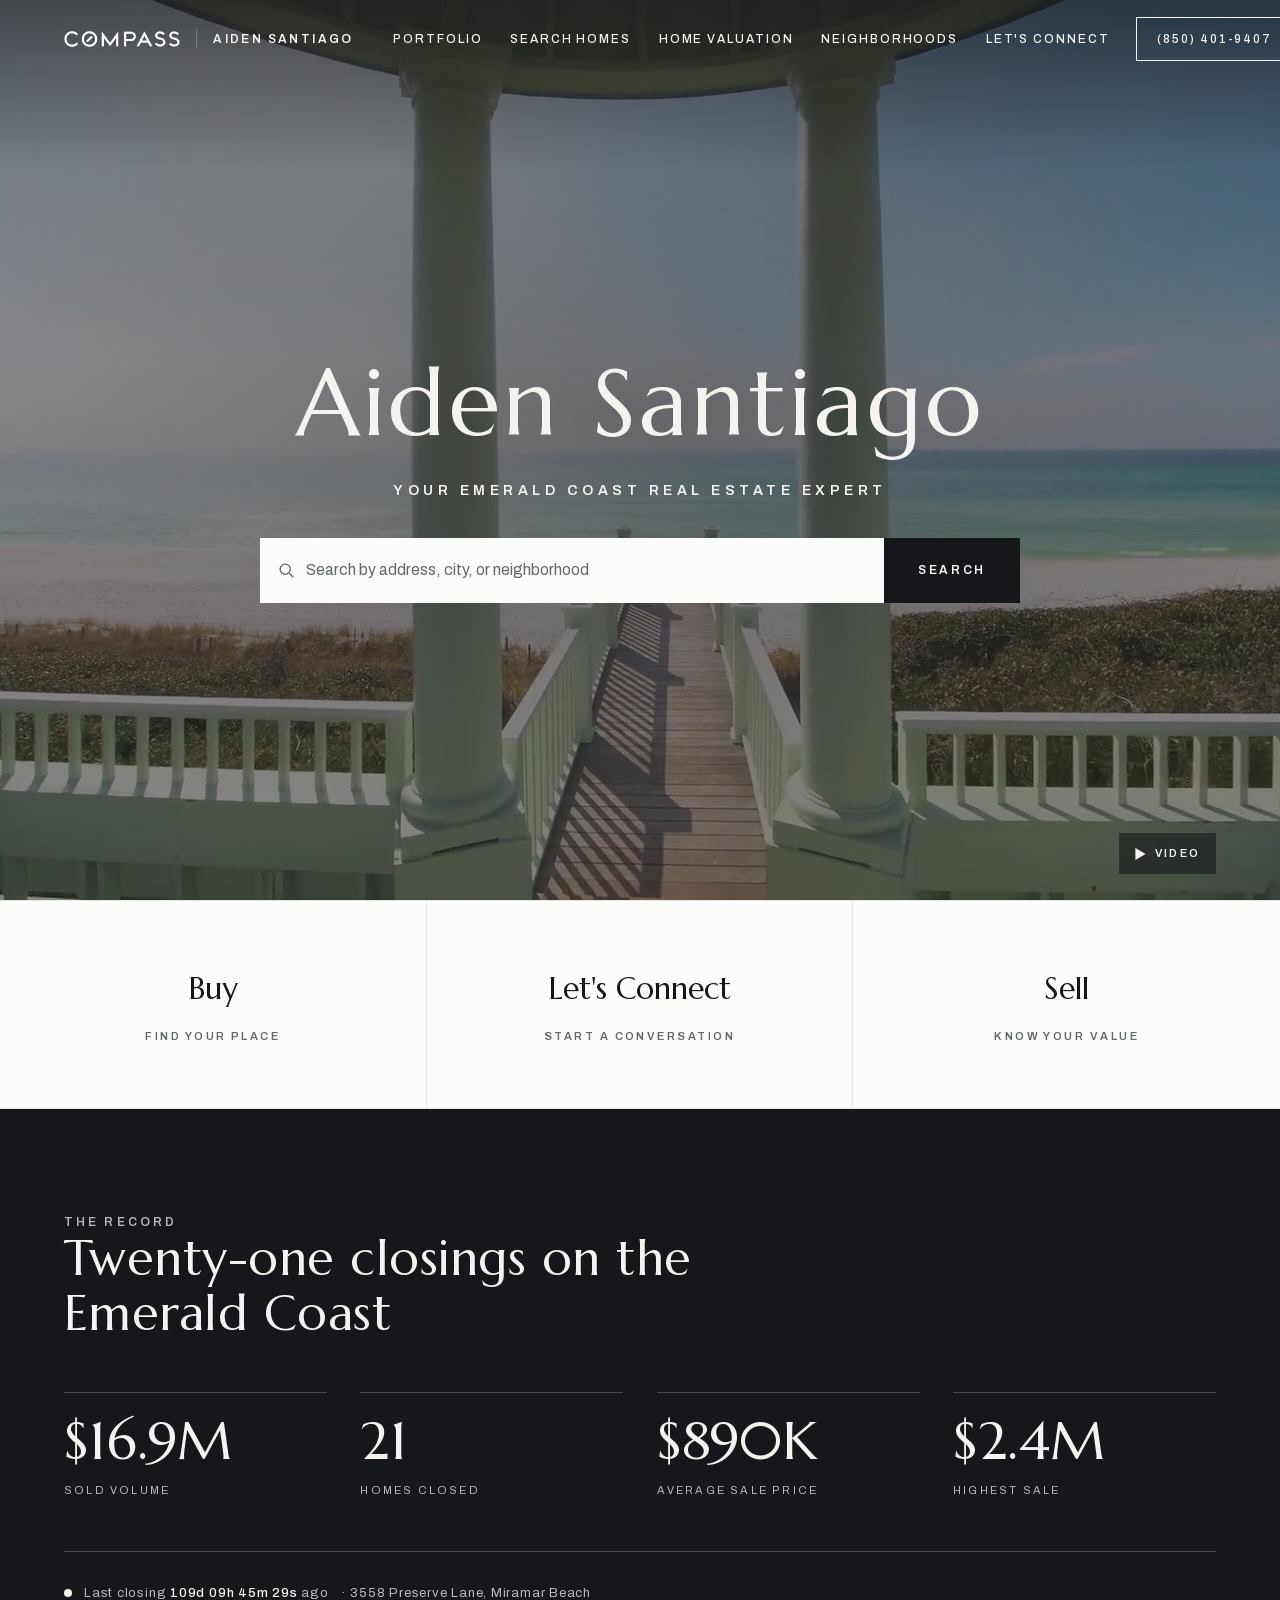
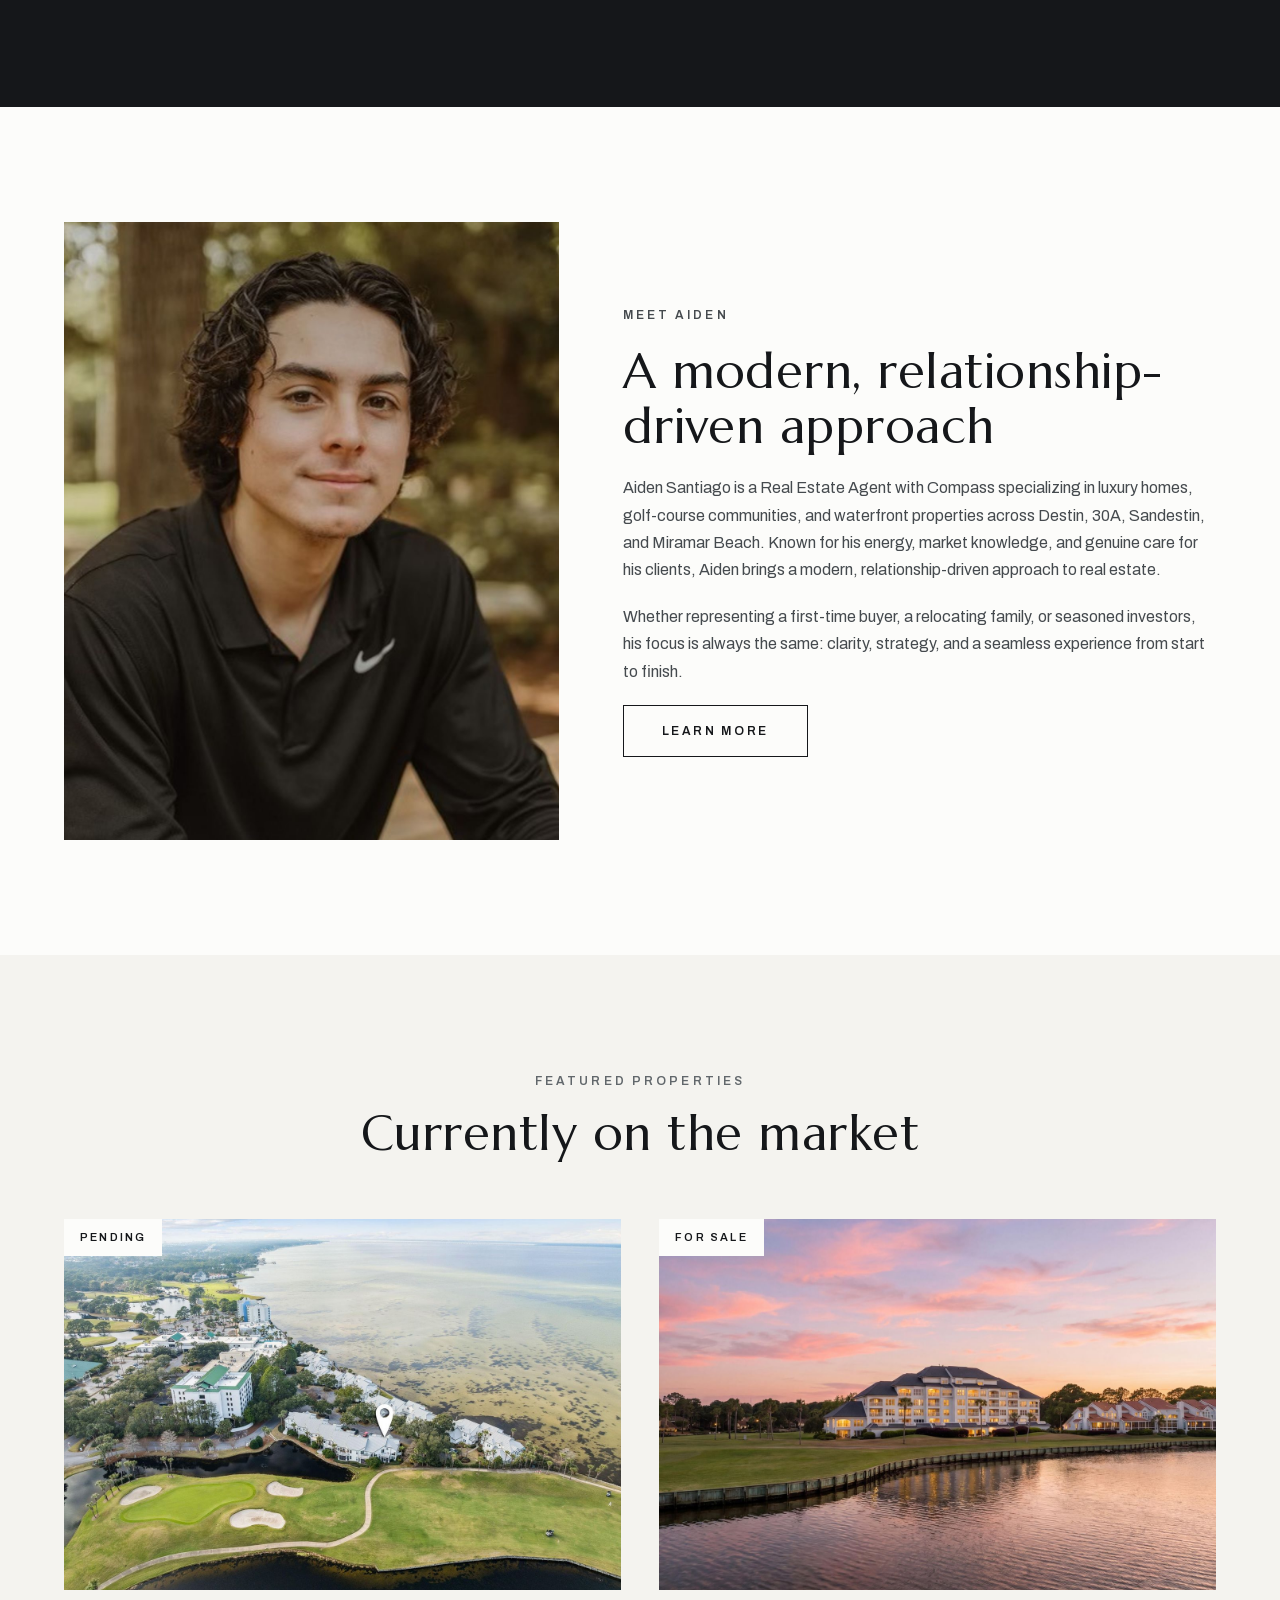
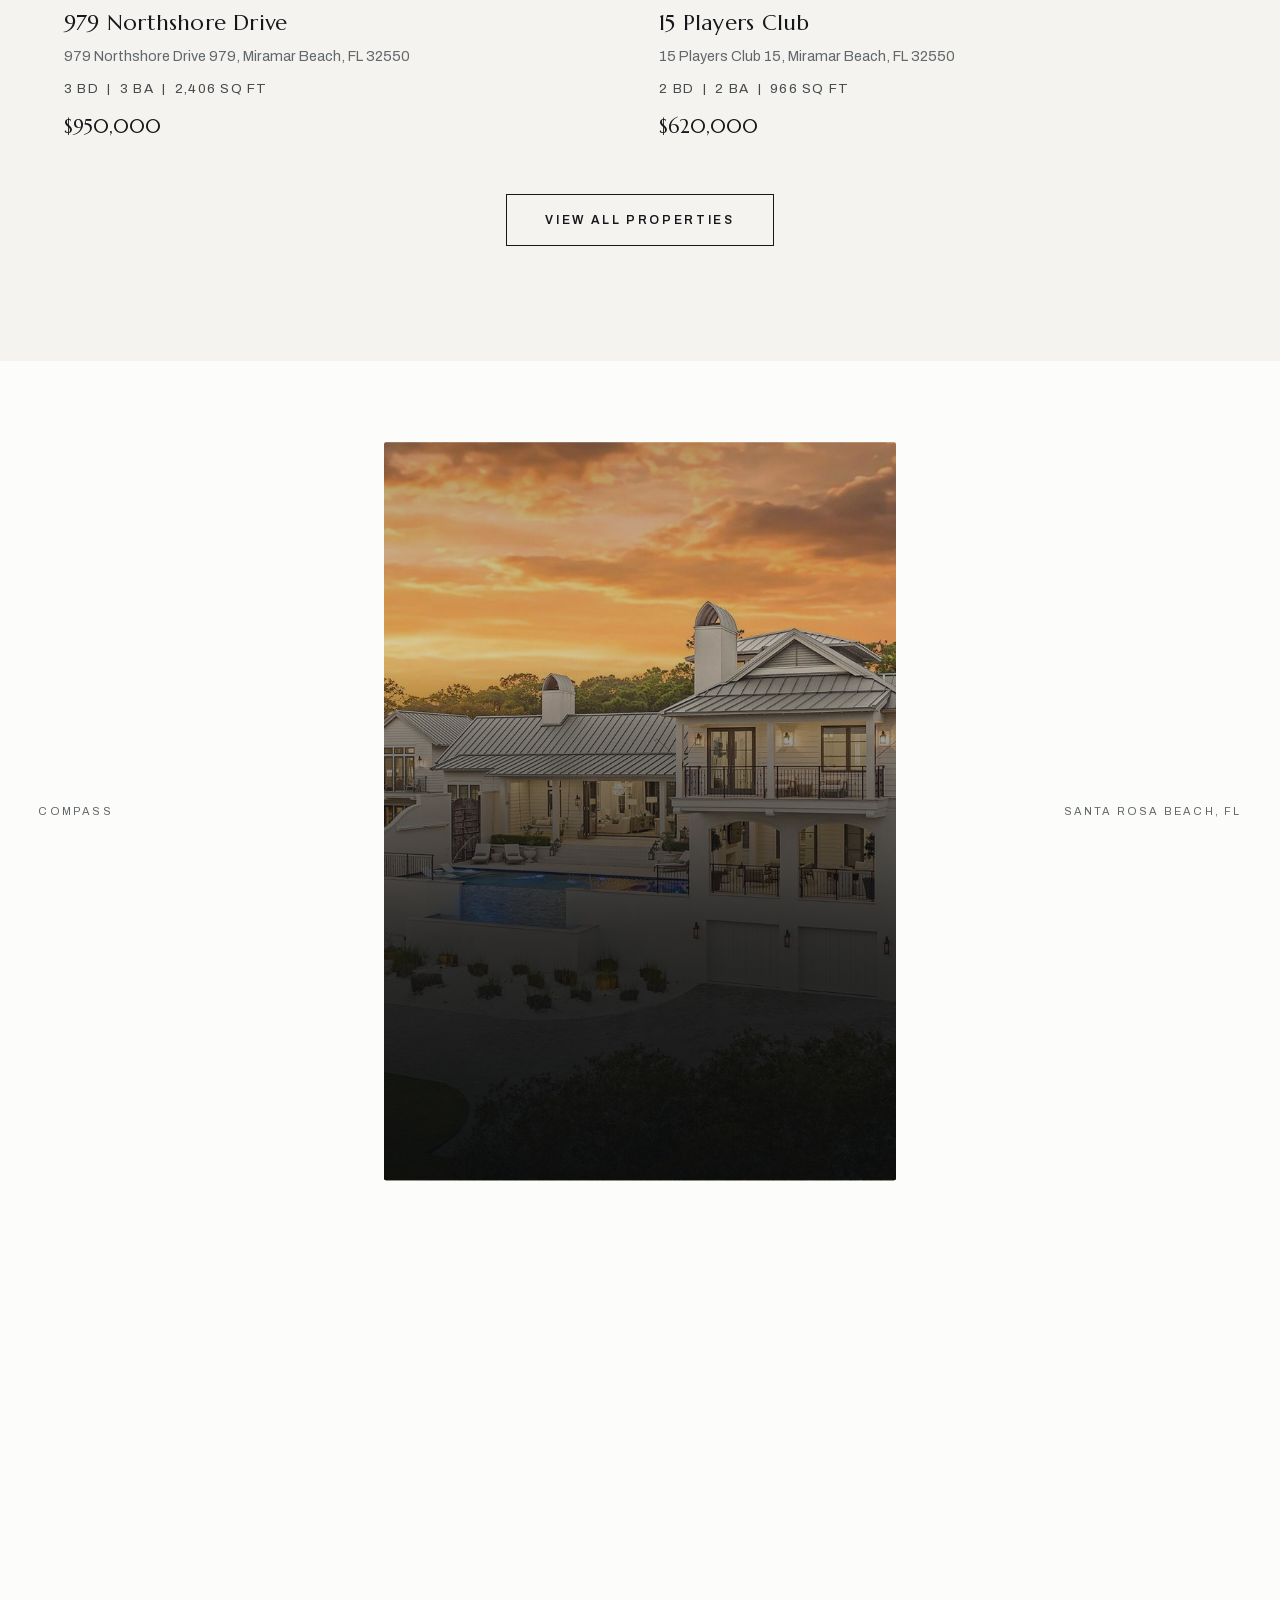
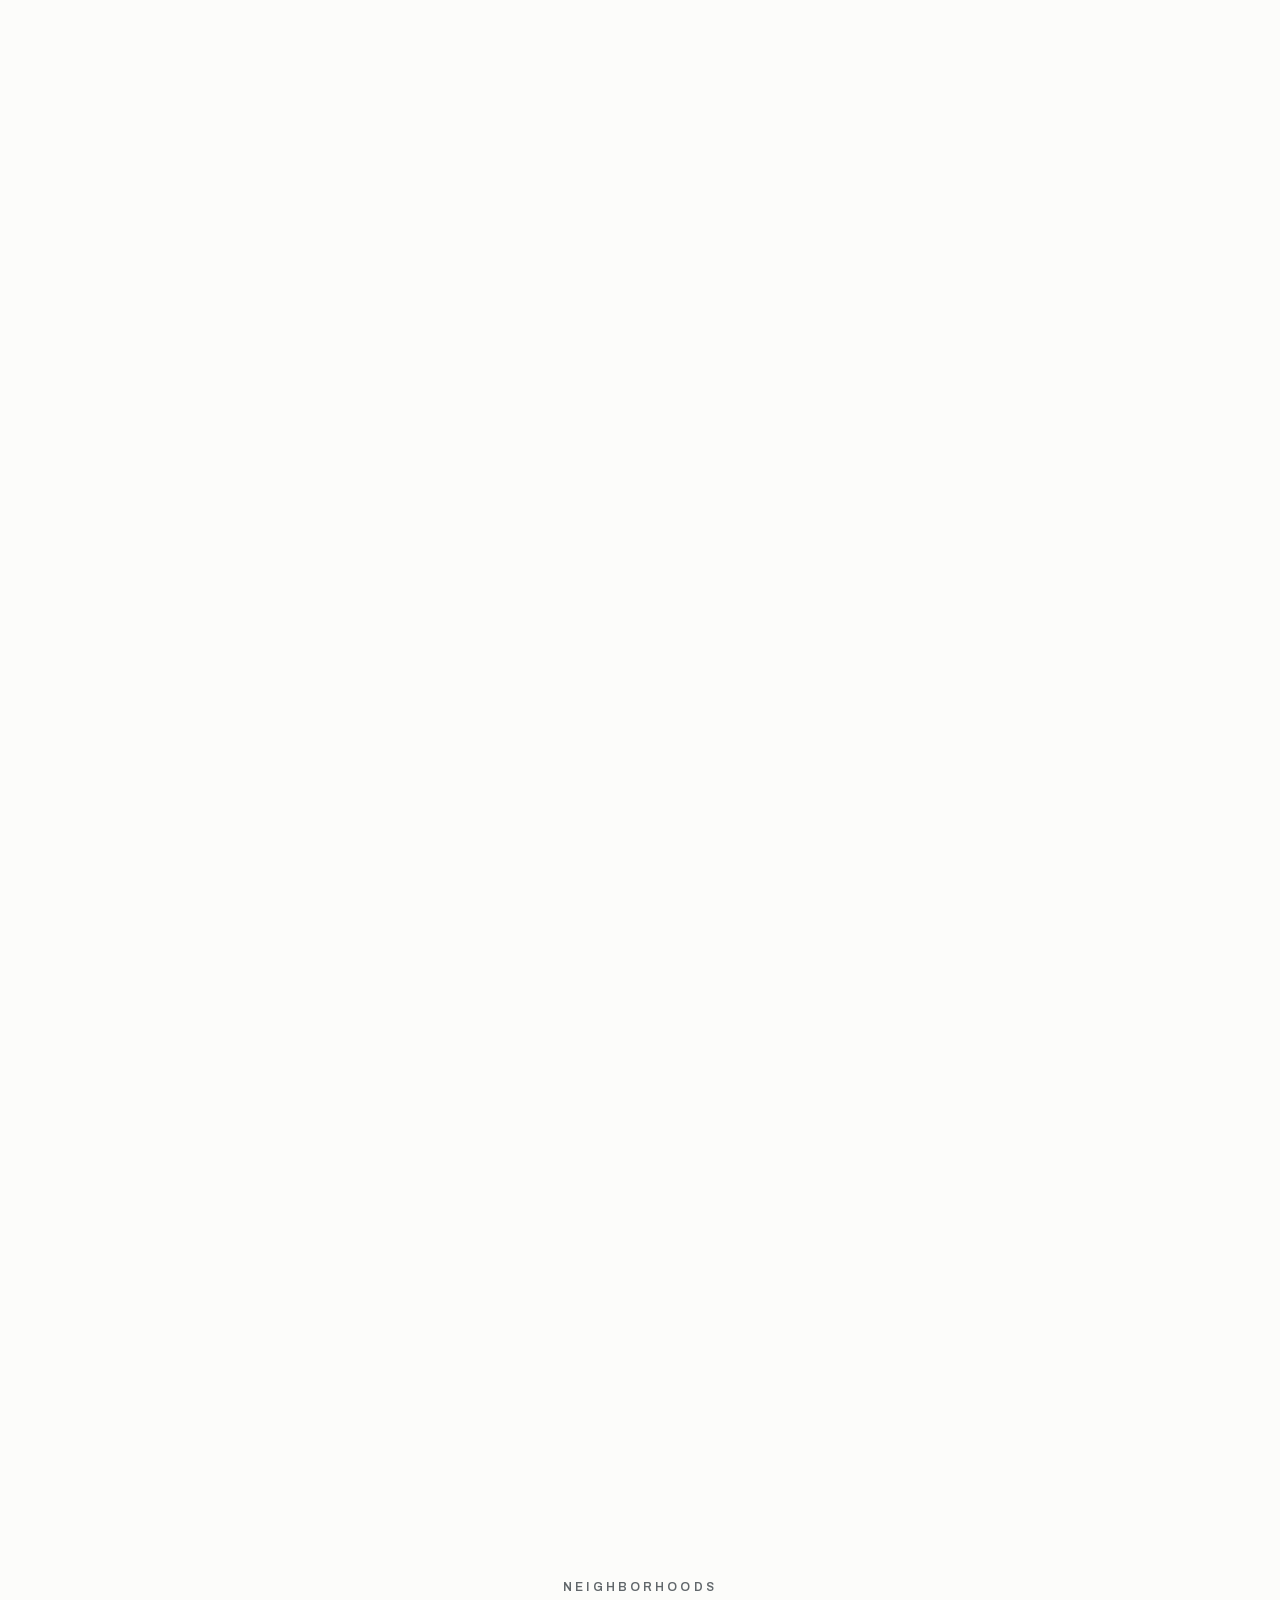
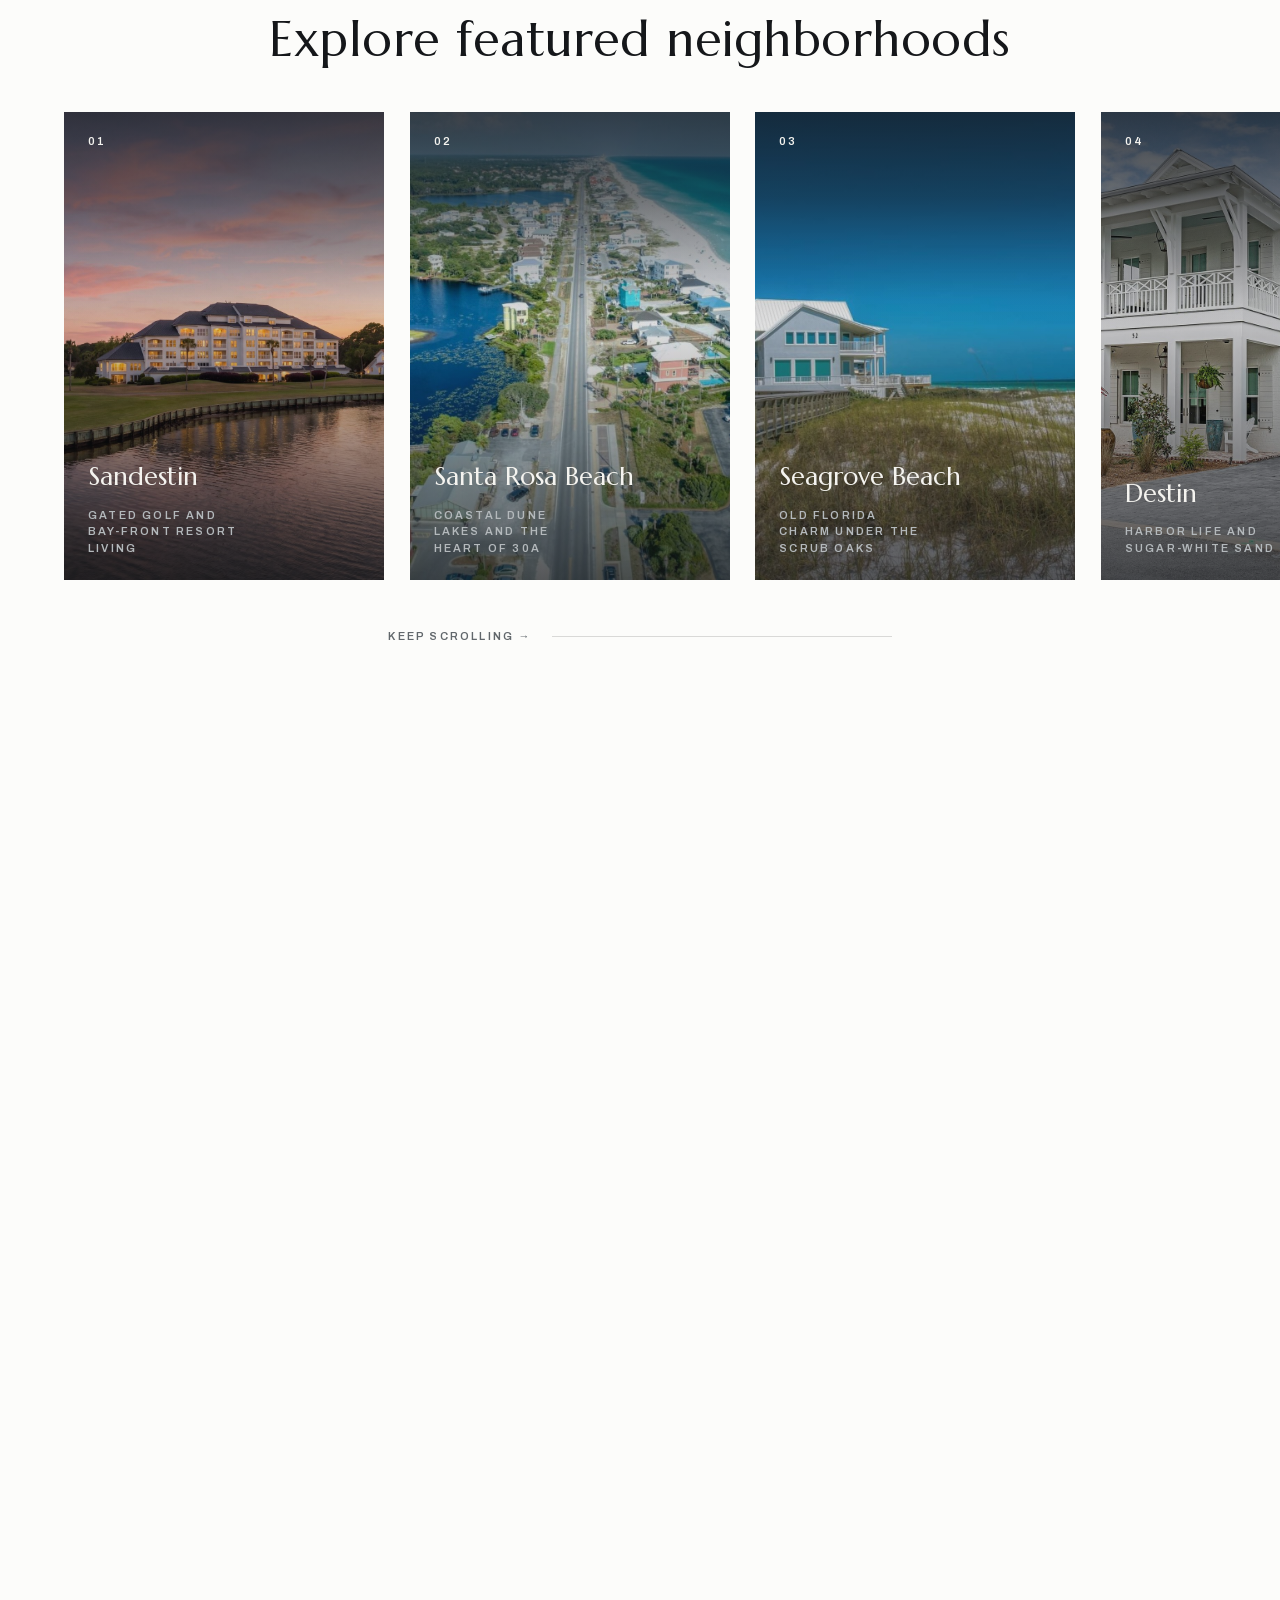
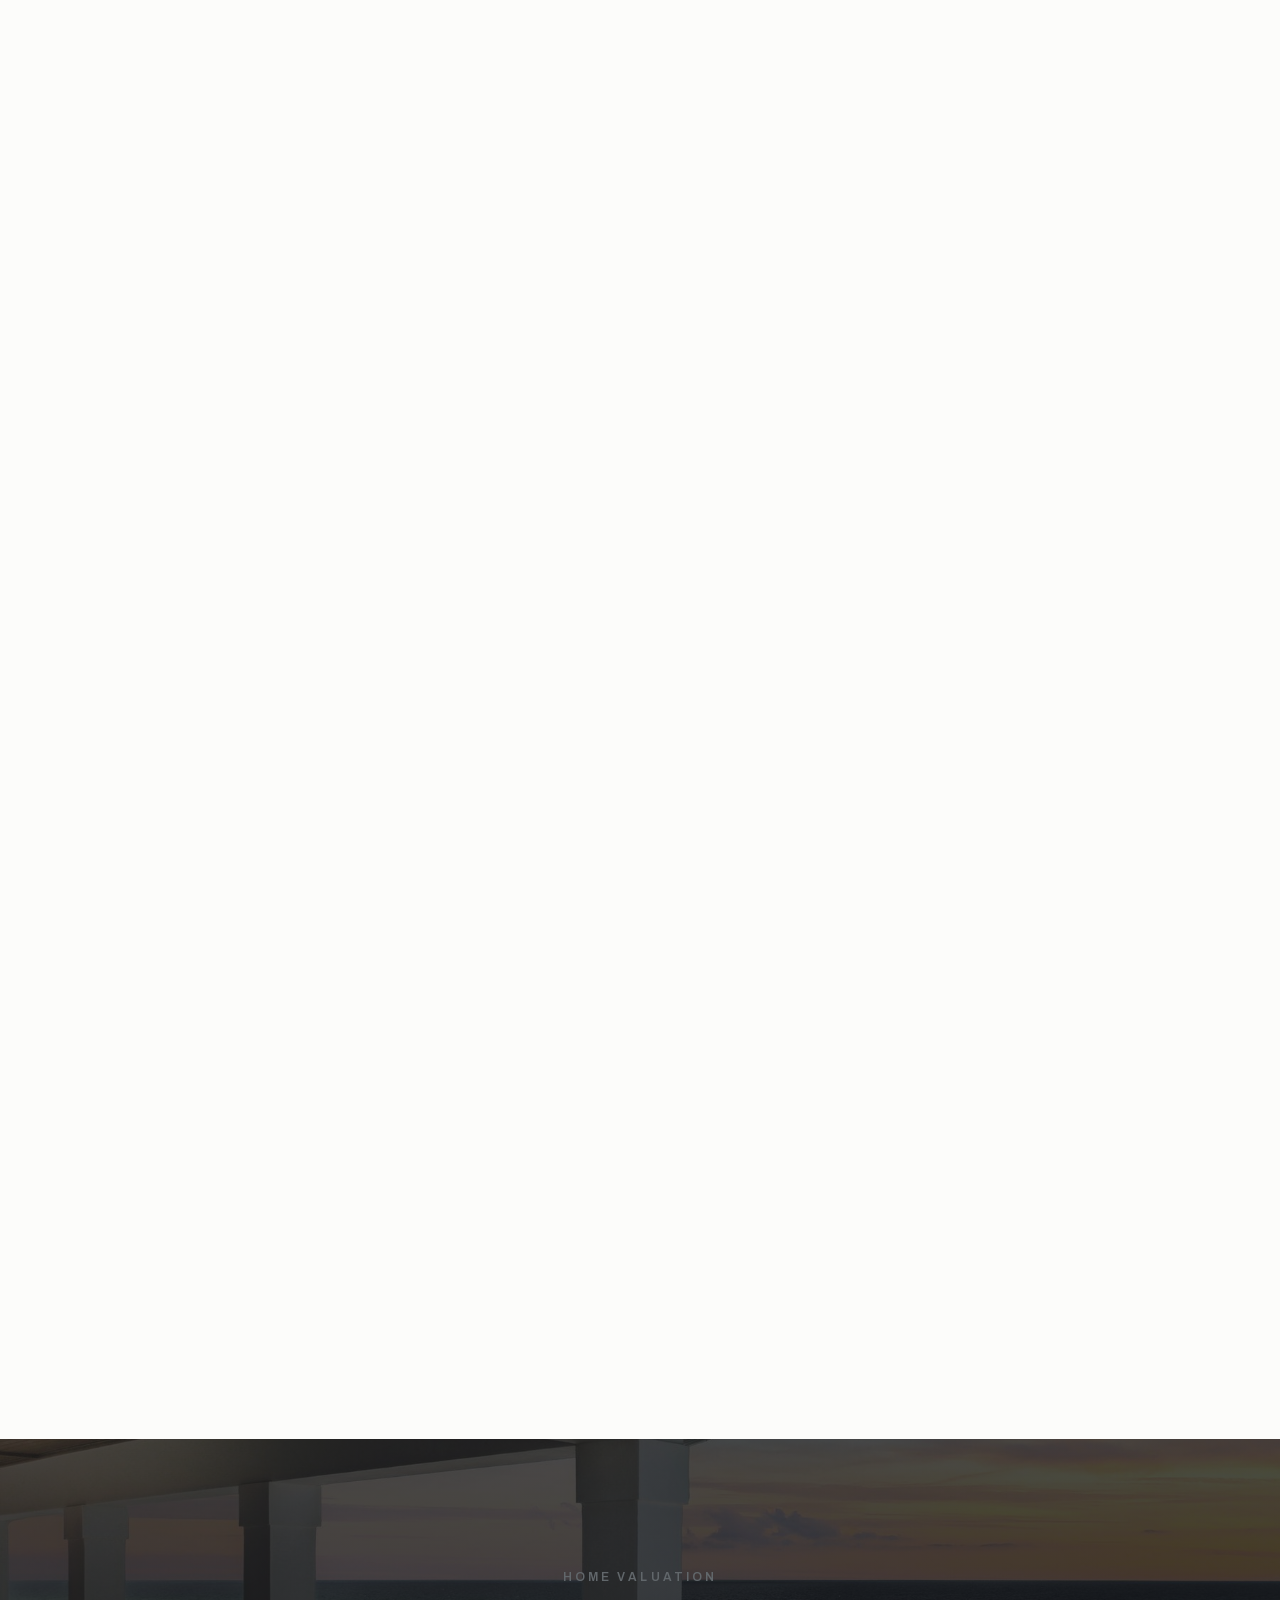
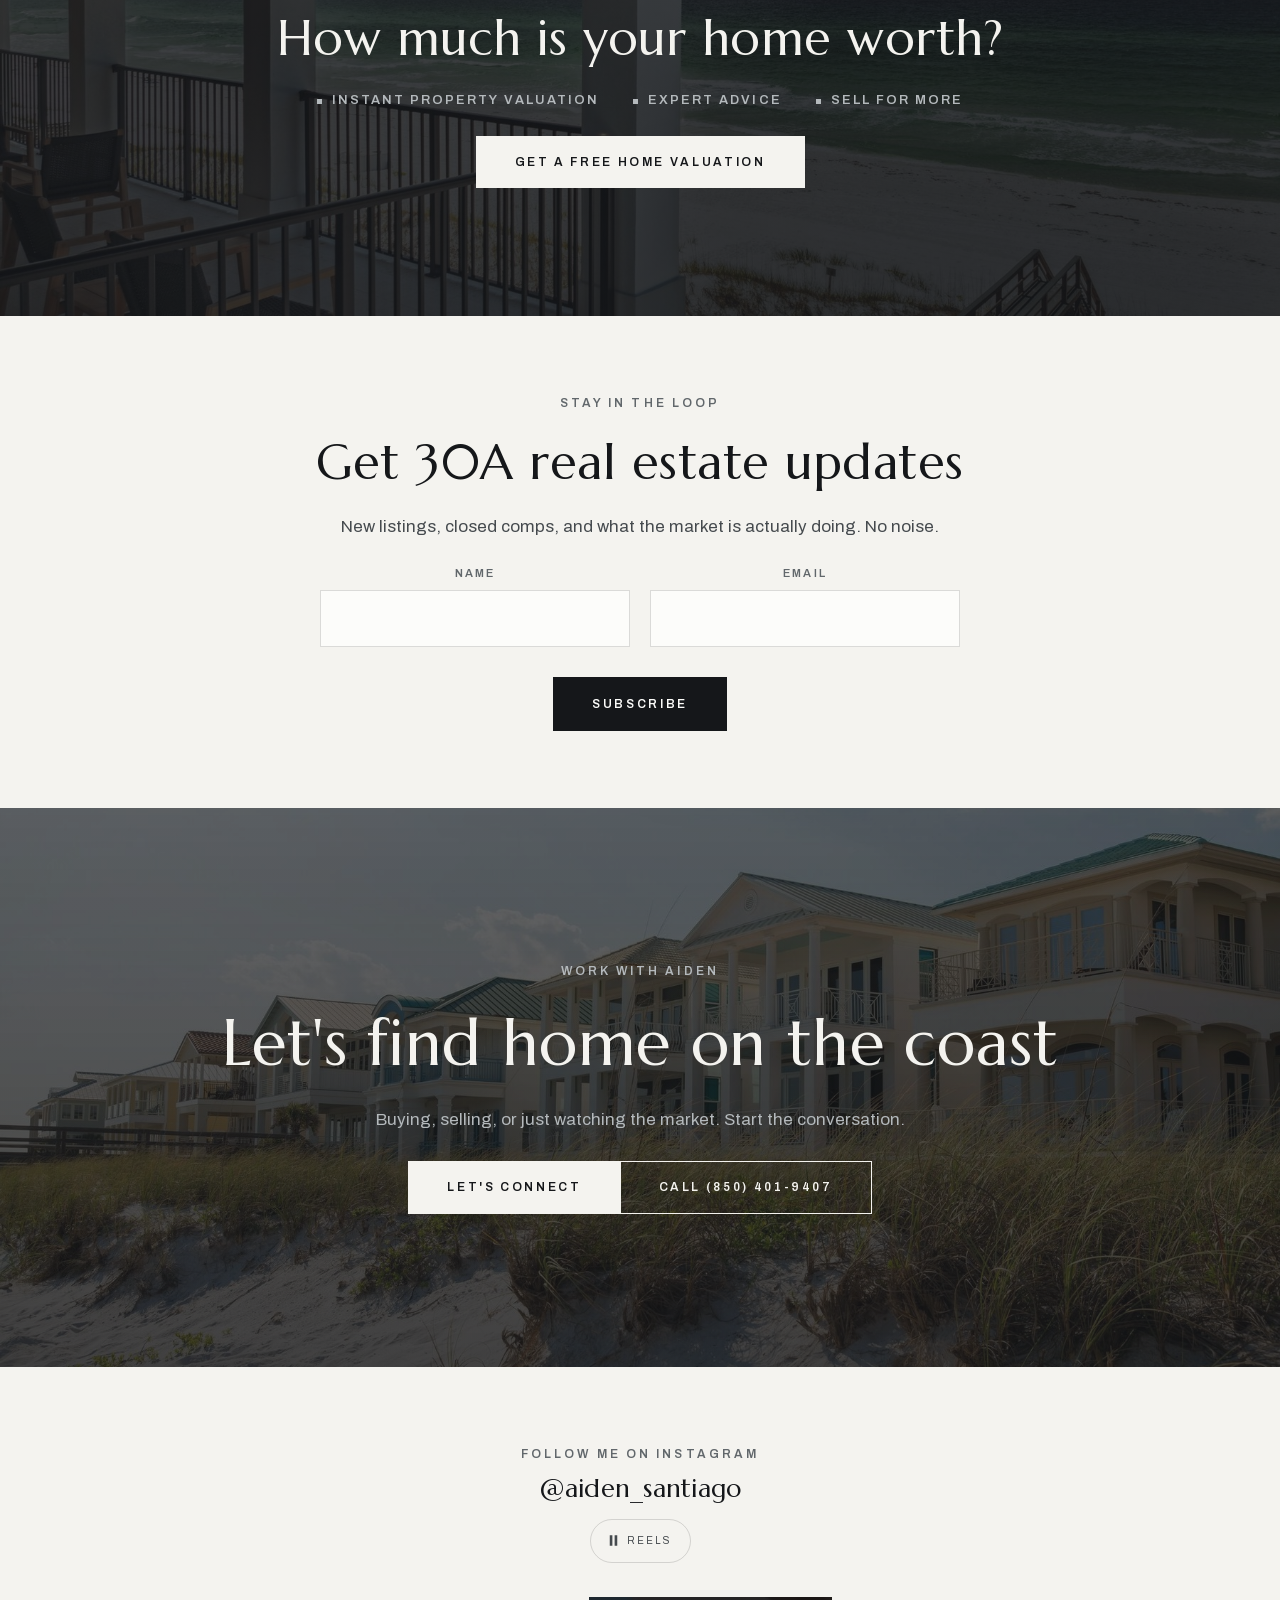
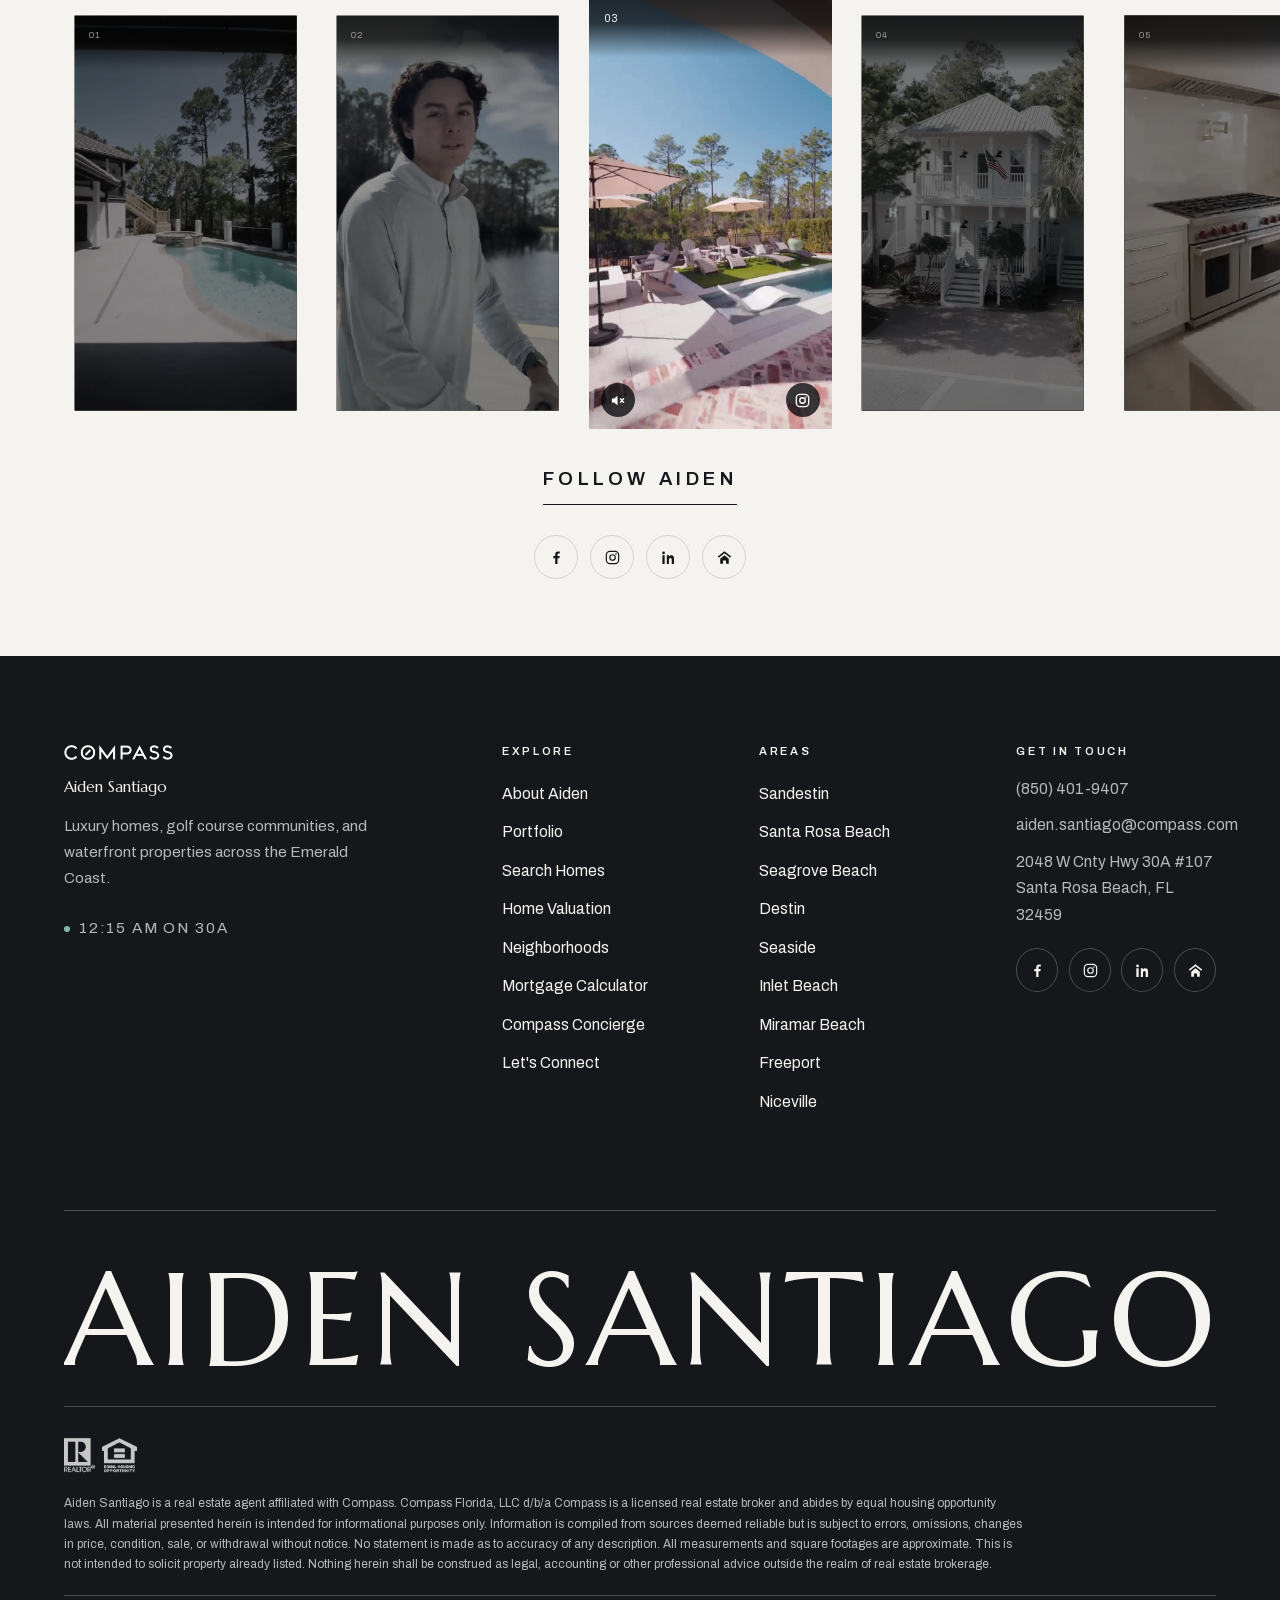
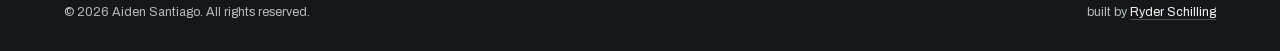
==== commit 3083b959: "Add absolute-URL OG card, fix Marcellus latin-ext subset - Replace og.jpg with 1200x630 og-card.jpg " ====
--- a/index.html
+++ b/index.html
@@ -10,8 +10,12 @@
 <meta property="og:type" content="website">
 <meta property="og:title" content="Aiden Santiago | Emerald Coast Real Estate Agent | Compass">
 <meta property="og:description" content="Luxury homes, golf course communities, and waterfront properties across Destin, 30A, Sandestin, and Miramar Beach with Aiden Santiago of Compass.">
-<meta property="og:image" content="/assets/img/og.jpg">
+<meta property="og:image" content="https://aiden-santiago.vercel.app/assets/img/og-card.jpg">
+<meta property="og:image:width" content="1200">
+<meta property="og:image:height" content="630">
+<meta property="og:image:alt" content="Compass and Aiden Santiago over a beachfront dune walkover on 30A">
 <meta name="twitter:card" content="summary_large_image">
+<meta name="twitter:image" content="https://aiden-santiago.vercel.app/assets/img/og-card.jpg">
 <link rel="icon" href="/favicon.svg" type="image/svg+xml">
 <link rel="apple-touch-icon" href="/apple-touch-icon.png">
 <link rel="preload" href="/assets/fonts/marcellus-latin.woff2" as="font" type="font/woff2" crossorigin>
--- a/assets/css/main.css
+++ b/assets/css/main.css
@@ -8,6 +8,12 @@
   font-style:normal;font-weight:400;font-display:swap;
   src:url('/assets/fonts/marcellus-latin.woff2') format('woff2');
   unicode-range:U+0000-00FF,U+0131,U+0152-0153,U+02BB-02BC,U+02C6,U+02DA,U+02DC,U+2000-206F,U+2074,U+20AC,U+2122,U+2191,U+2193,U+2212,U+2215,U+FEFF,U+FFFD;
+}
+@font-face{
+  font-family:'Marcellus';
+  font-style:normal;font-weight:400;font-display:swap;
+  src:url('/assets/fonts/marcellus-latin-ext.woff2') format('woff2');
+  unicode-range:U+0100-02BA,U+02BD-02C5,U+02C7-02CC,U+02CE-02D7,U+02DD-02FF,U+0304,U+0308,U+0329,U+1D00-1DBF,U+1E00-1E9F,U+1EF2-1EFF,U+2020,U+20A0-20AB,U+20AD-20C0,U+2113,U+2C60-2C7F,U+A720-A7FF;
 }
 @font-face{
   font-family:'Archivo';
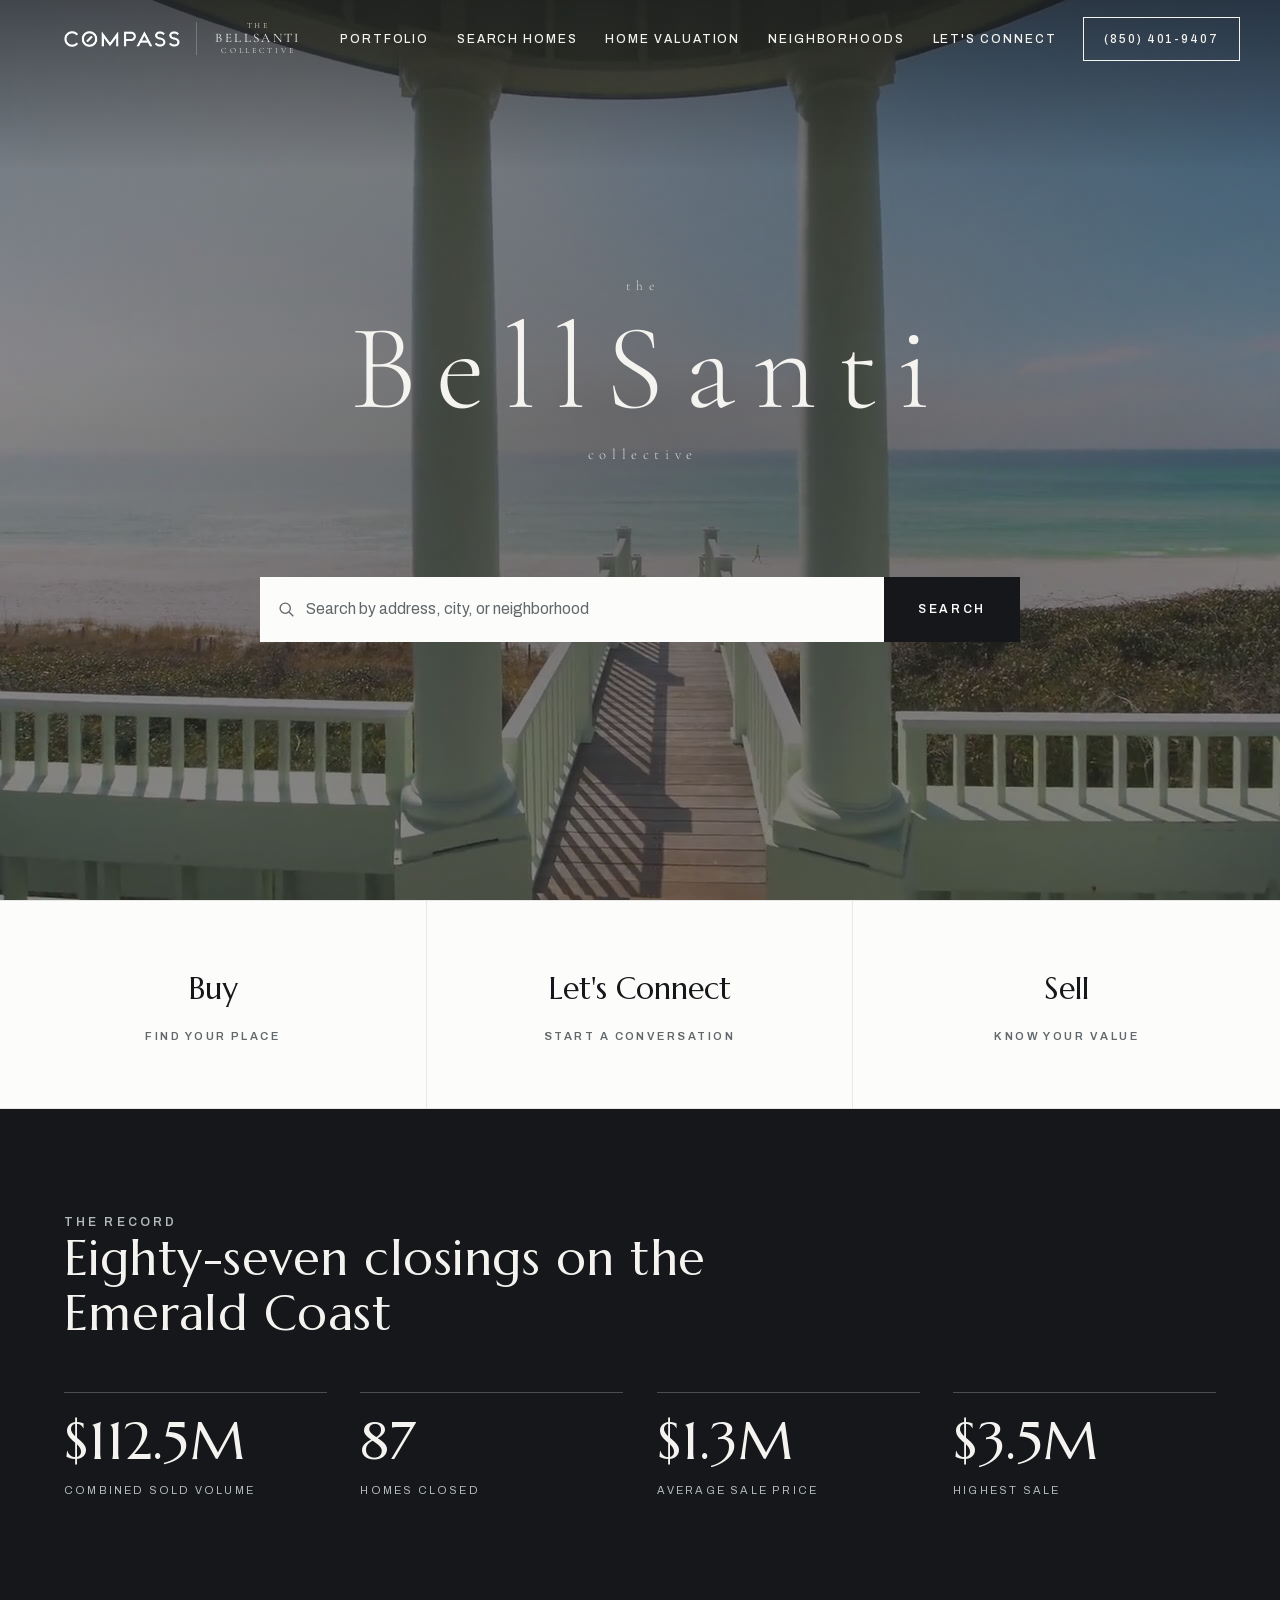
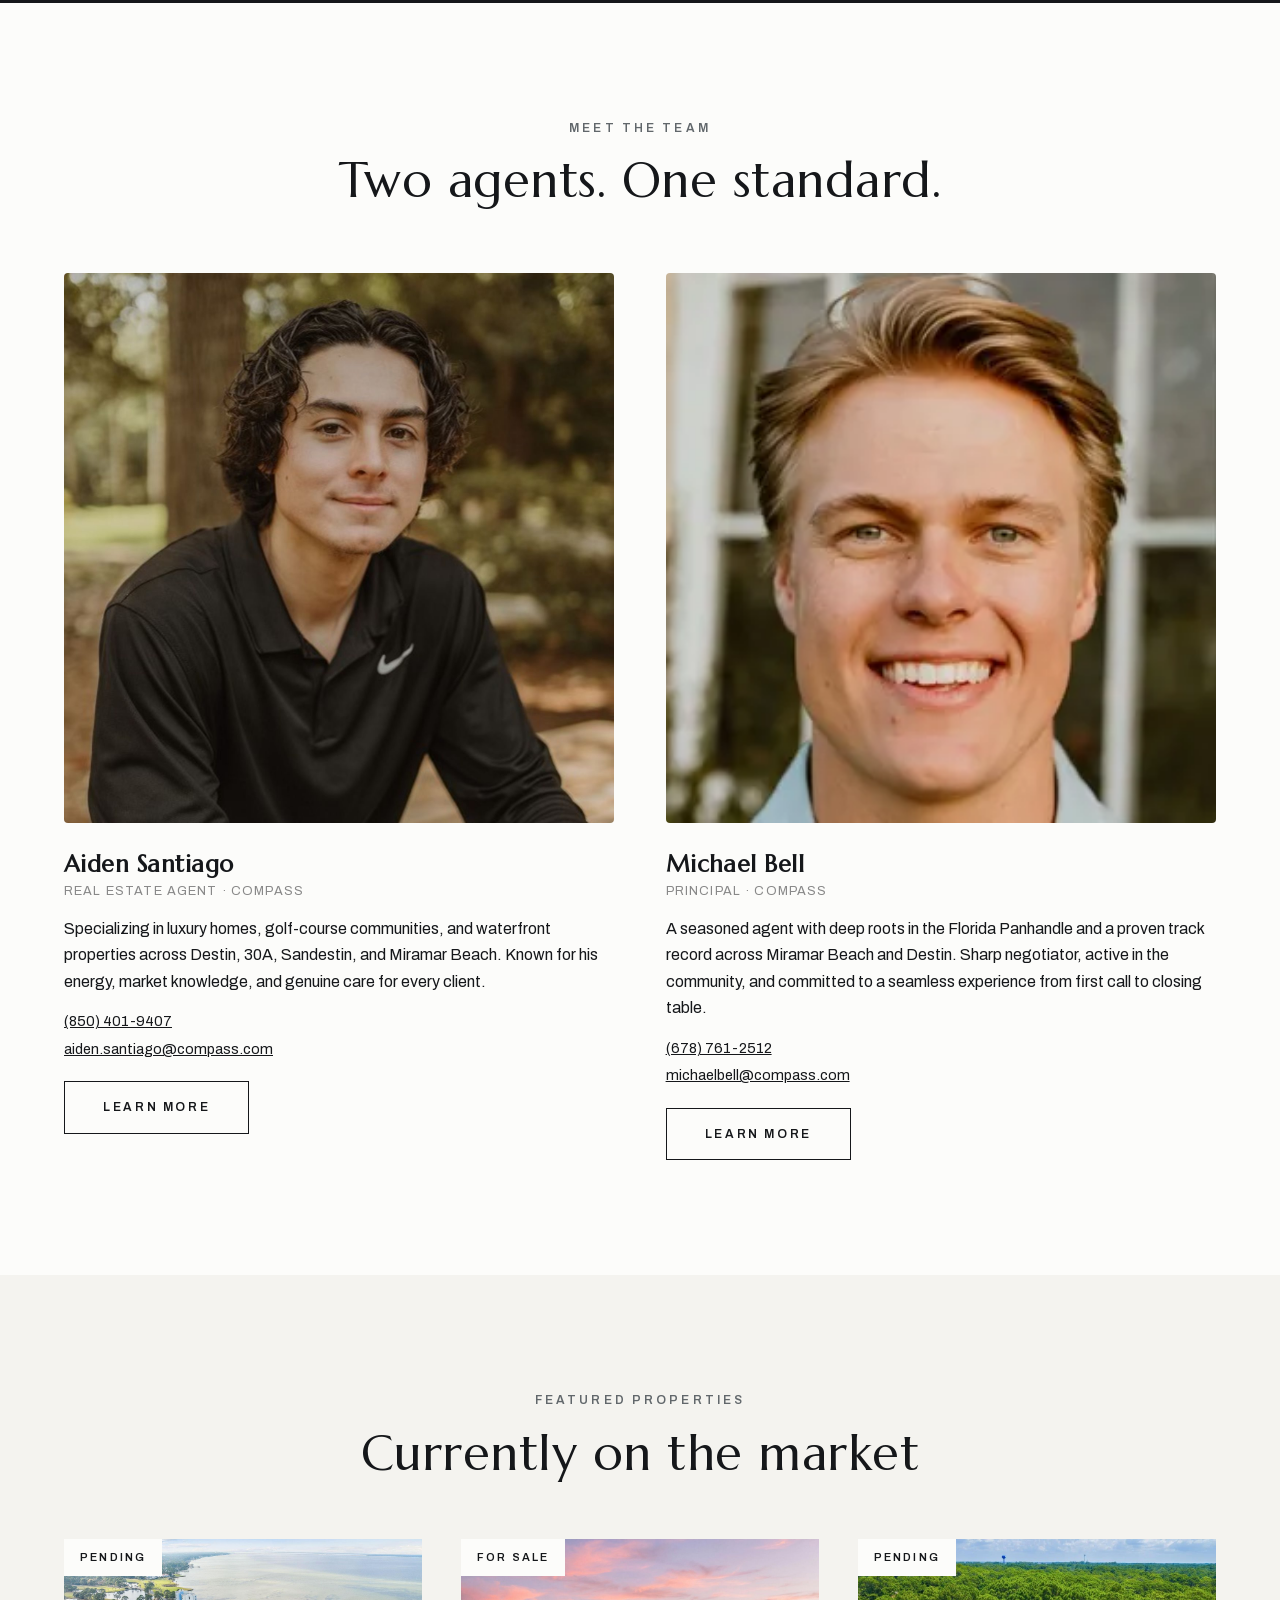
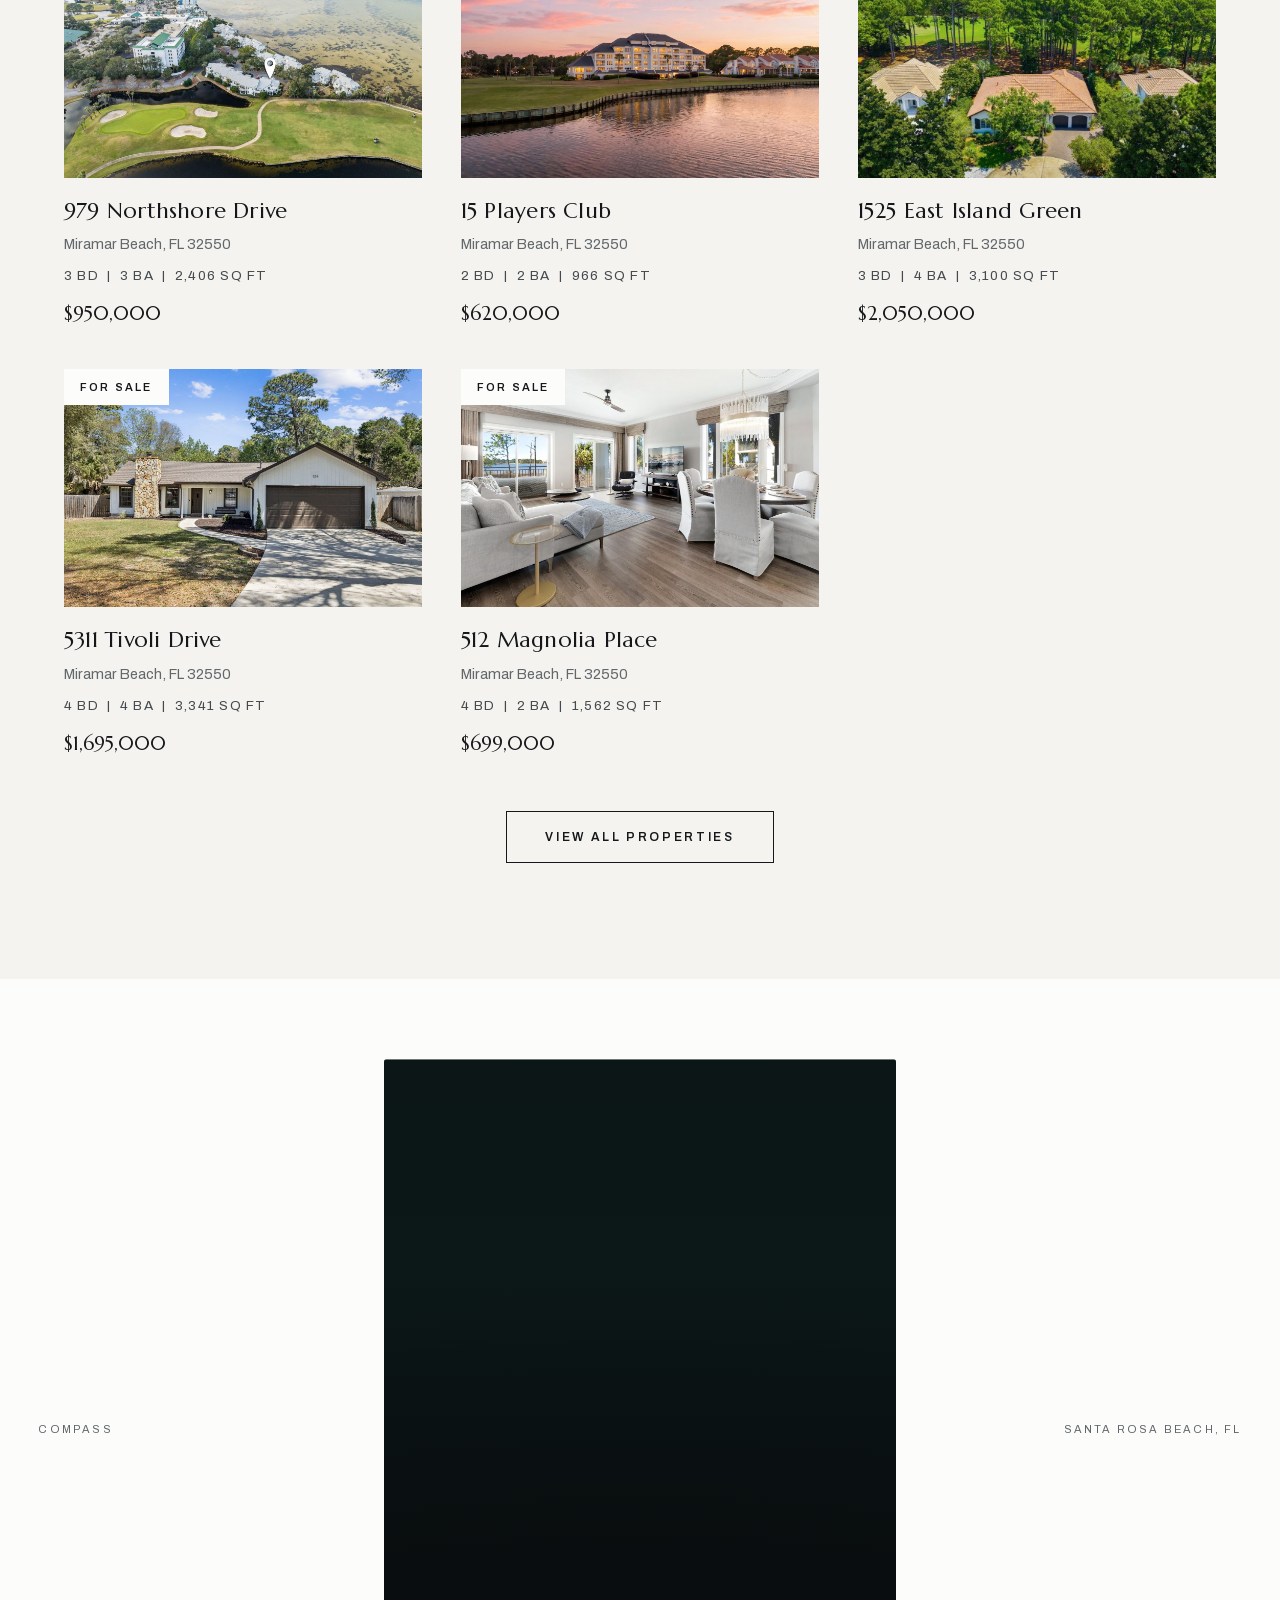
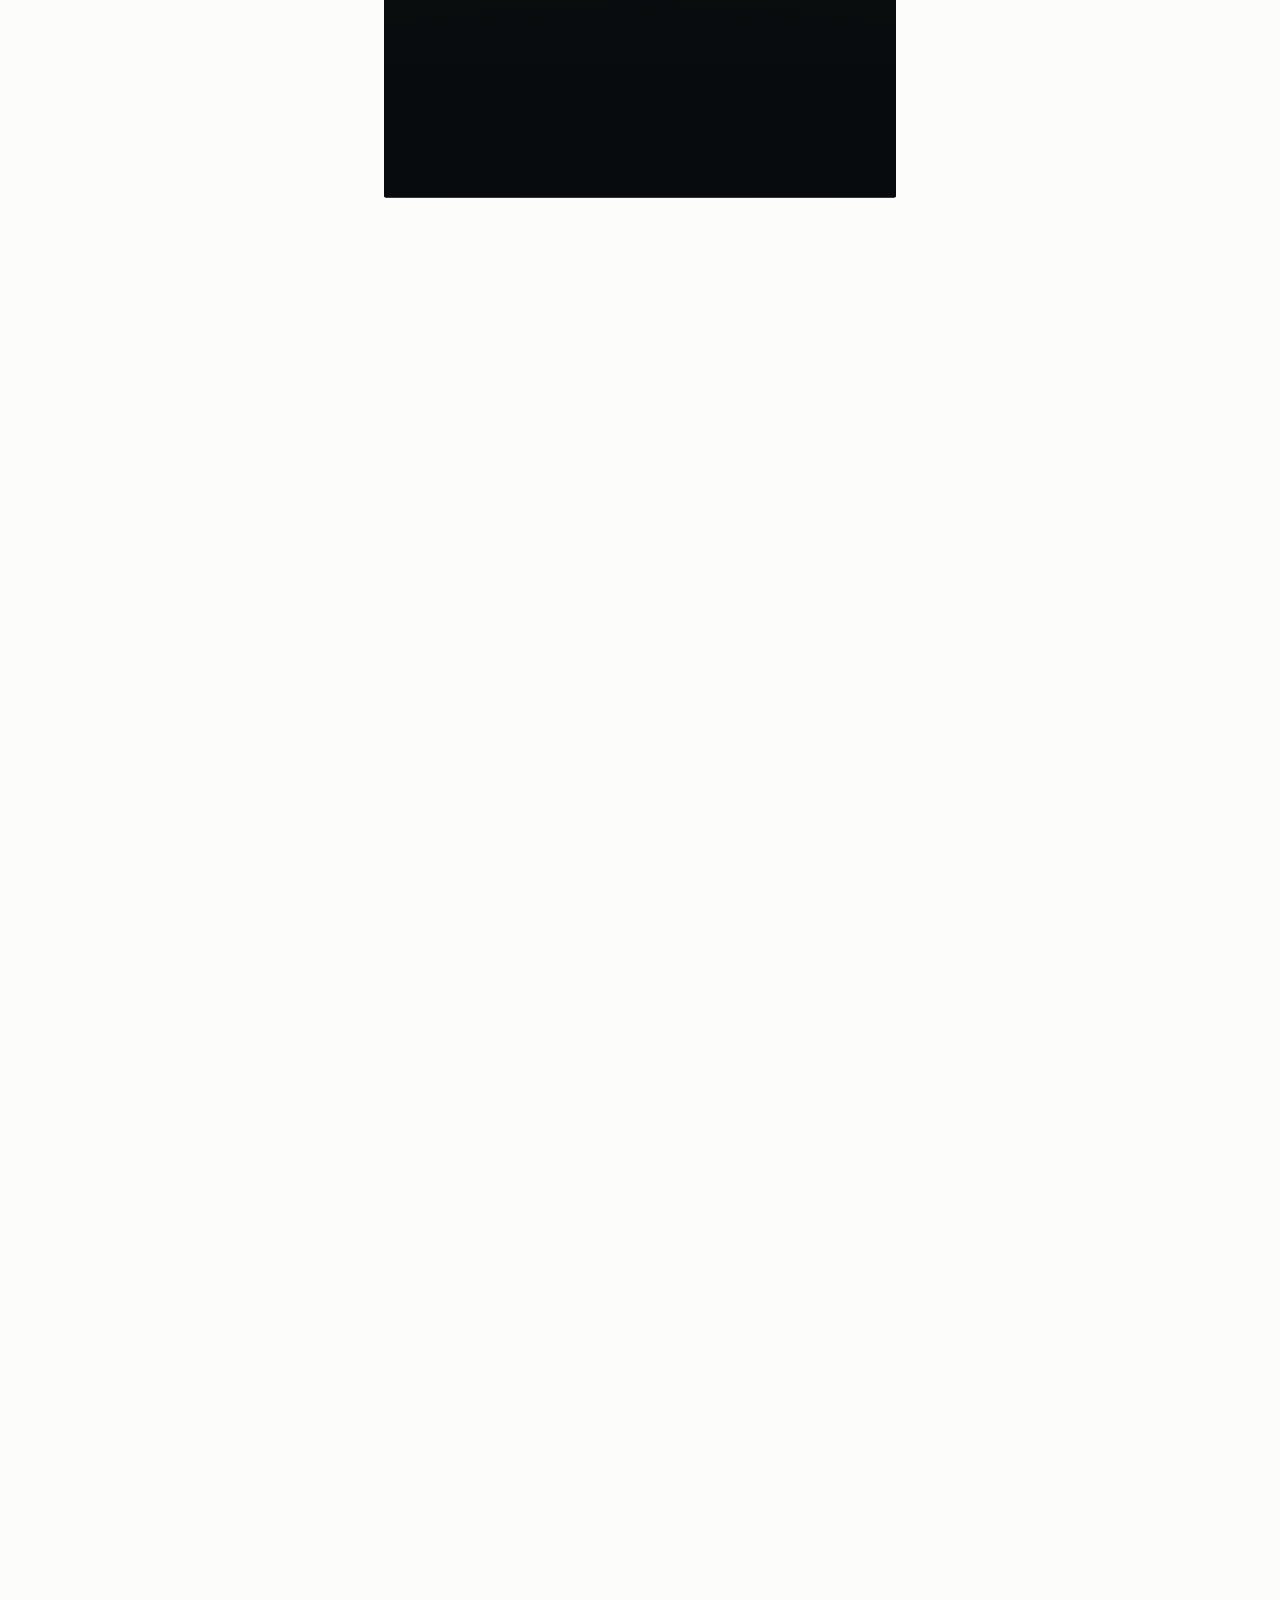
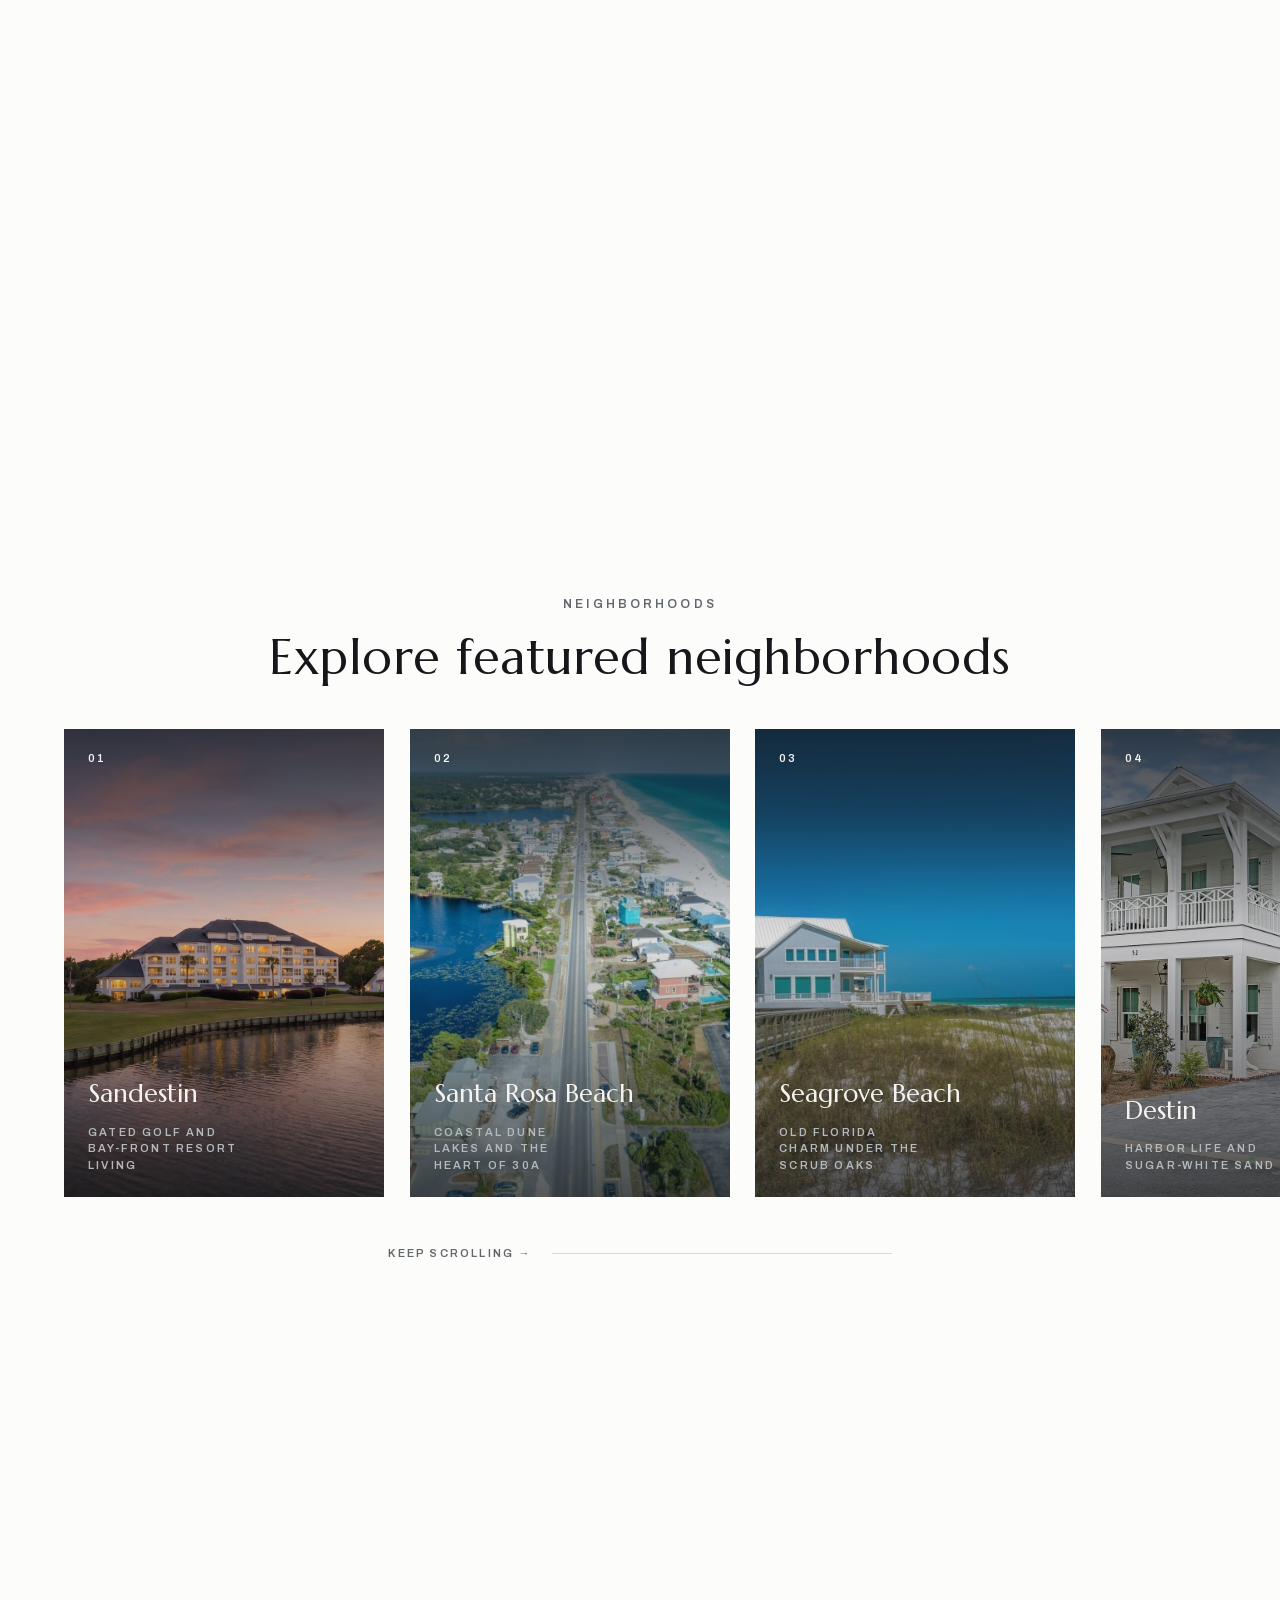
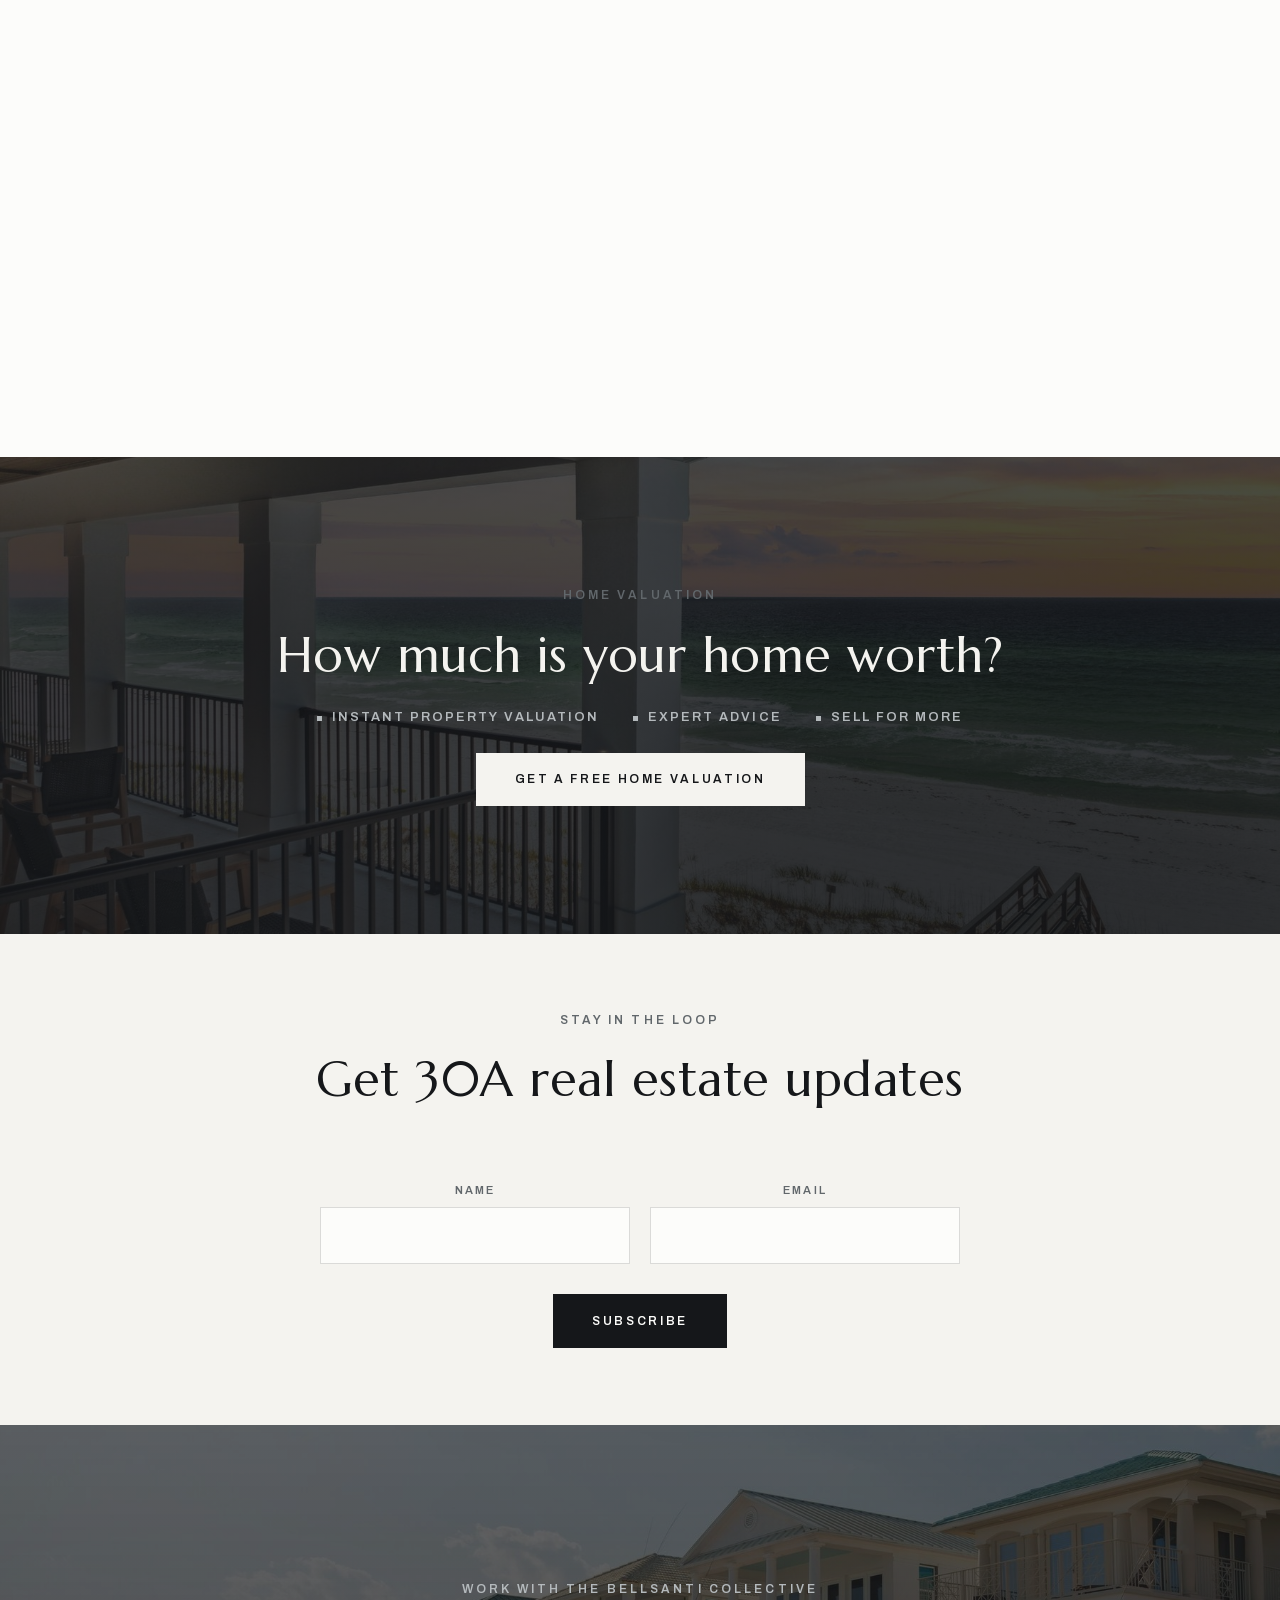
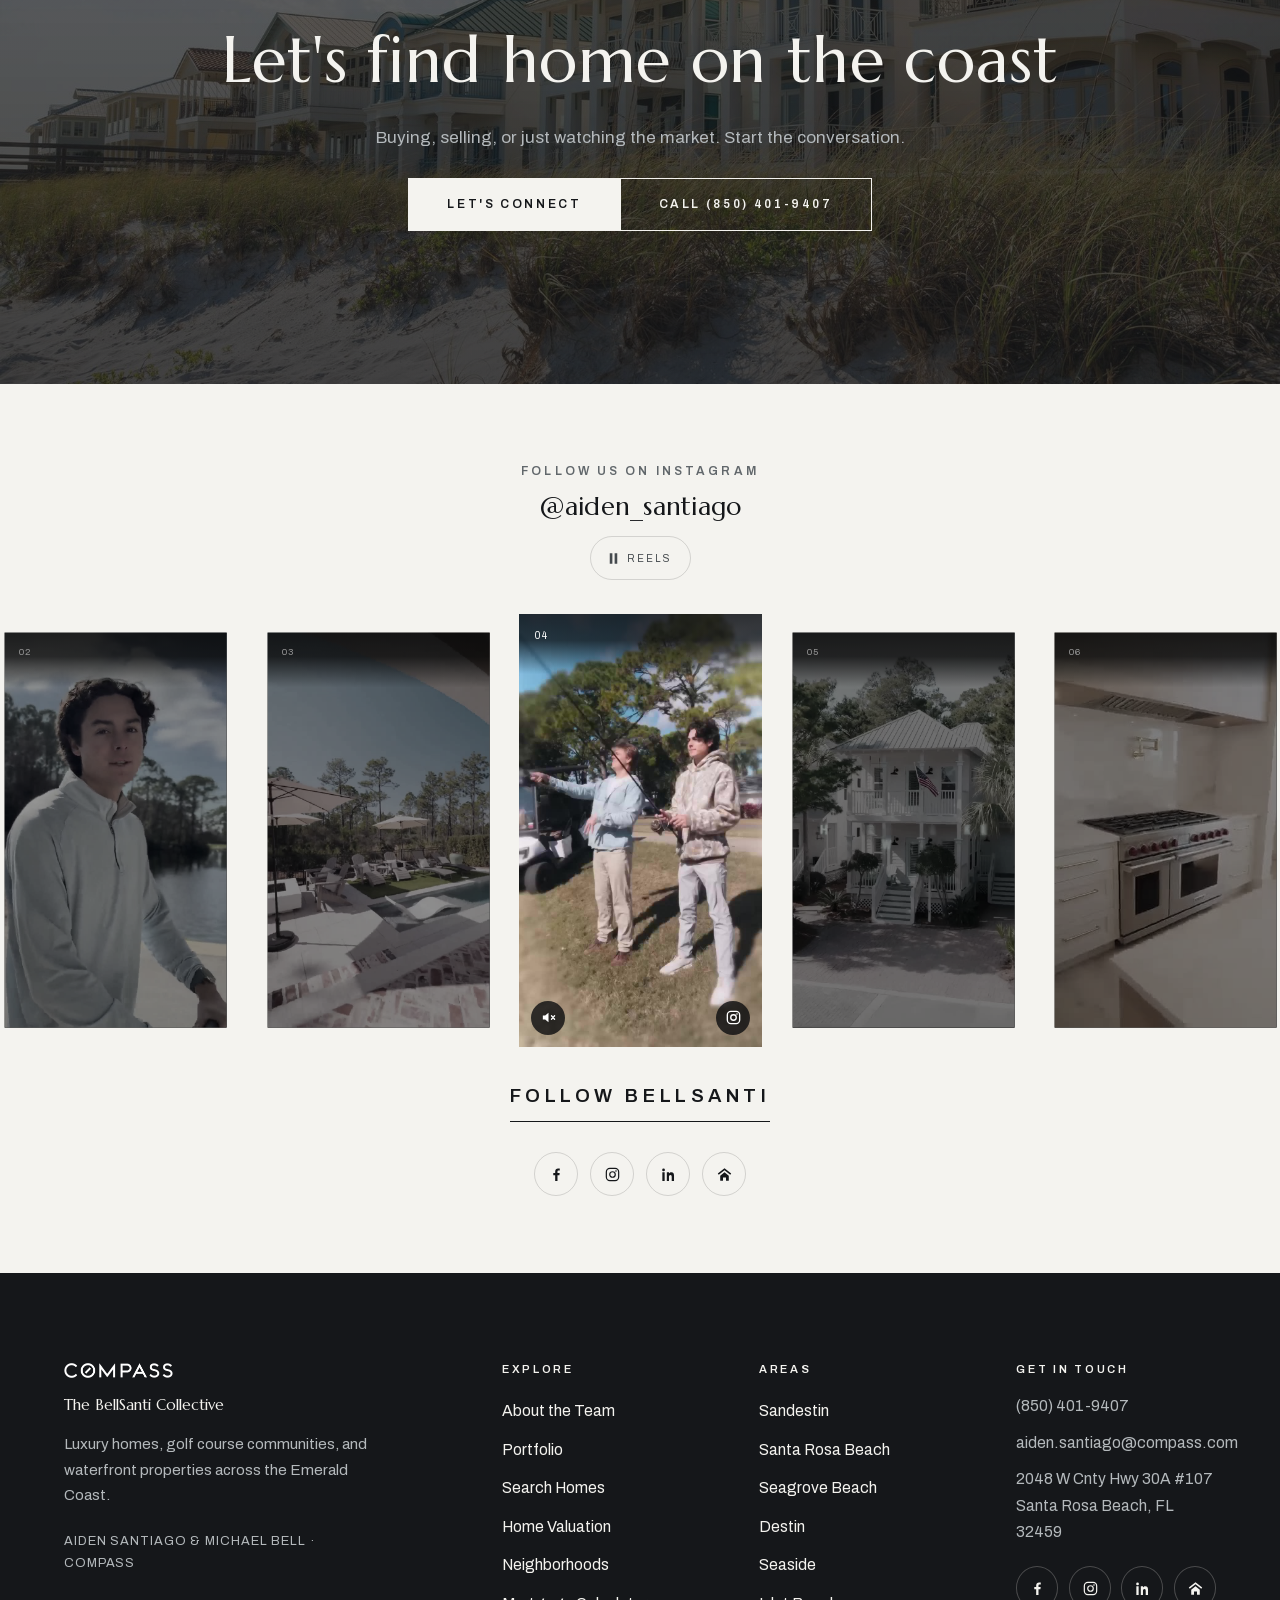
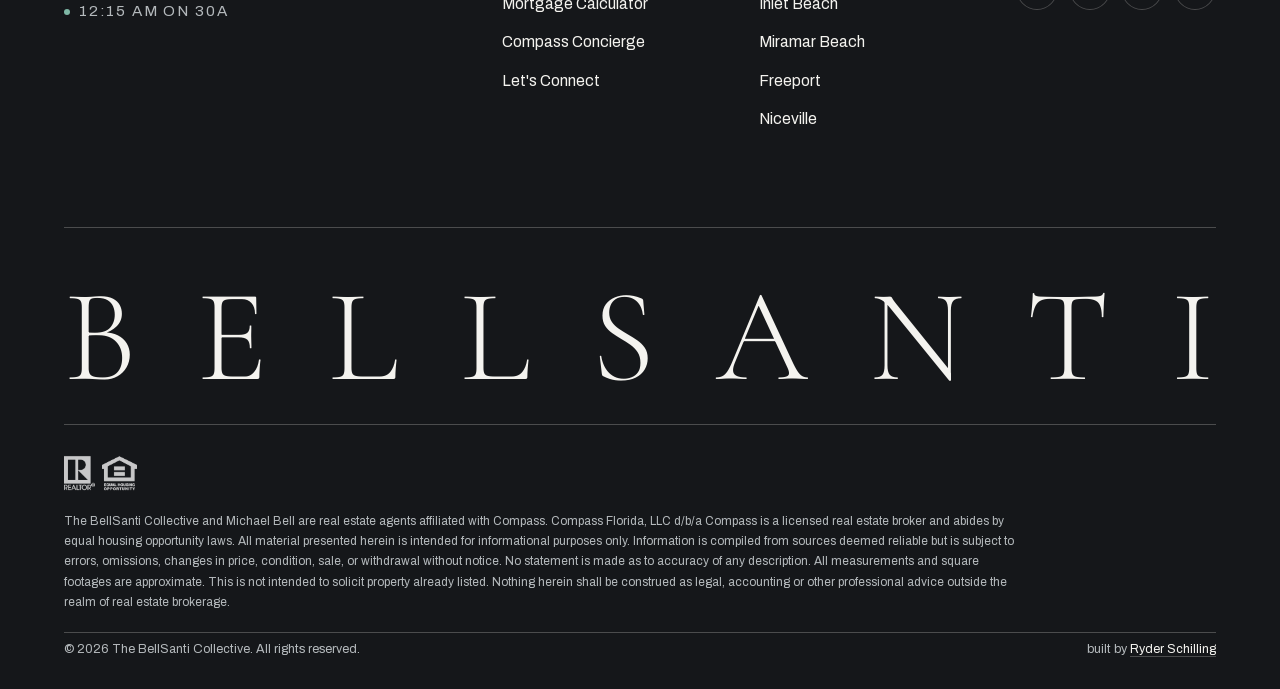
==== commit 724e5fdb: "Rebrand to The BellSanti Collective - Add Michael Bell as second agent: two-up agent cards on the ho" ====
--- a/index.html
+++ b/index.html
@@ -3,39 +3,64 @@
 <head>
 <meta charset="utf-8">
 <meta name="viewport" content="width=device-width, initial-scale=1.0">
-<title>Aiden Santiago | Emerald Coast Real Estate Agent | Compass</title>
-<meta name="description" content="Luxury homes, golf course communities, and waterfront properties across Destin, 30A, Sandestin, and Miramar Beach with Aiden Santiago of Compass.">
+<title>The BellSanti Collective | Emerald Coast Real Estate | Compass</title>
+<meta name="description" content="Luxury homes, golf course communities, and waterfront properties across Destin, 30A, Sandestin, and Miramar Beach with The BellSanti Collective at Compass.">
 <meta name="robots" content="noindex, nofollow">
-<meta name="author" content="Aiden Santiago">
+<meta name="author" content="The BellSanti Collective">
 <meta property="og:type" content="website">
-<meta property="og:title" content="Aiden Santiago | Emerald Coast Real Estate Agent | Compass">
-<meta property="og:description" content="Luxury homes, golf course communities, and waterfront properties across Destin, 30A, Sandestin, and Miramar Beach with Aiden Santiago of Compass.">
+<meta property="og:title" content="The BellSanti Collective | Emerald Coast Real Estate | Compass">
+<meta property="og:description" content="Luxury homes, golf course communities, and waterfront properties across Destin, 30A, Sandestin, and Miramar Beach with The BellSanti Collective at Compass.">
 <meta property="og:image" content="https://aiden-santiago.vercel.app/assets/img/og-card.jpg">
 <meta property="og:image:width" content="1200">
 <meta property="og:image:height" content="630">
-<meta property="og:image:alt" content="Compass and Aiden Santiago over a beachfront dune walkover on 30A">
+<meta property="og:image:alt" content="Compass and The BellSanti Collective over a beachfront dune walkover on 30A">
 <meta name="twitter:card" content="summary_large_image">
 <meta name="twitter:image" content="https://aiden-santiago.vercel.app/assets/img/og-card.jpg">
 <link rel="icon" href="/favicon.svg" type="image/svg+xml">
 <link rel="apple-touch-icon" href="/apple-touch-icon.png">
 <link rel="preload" href="/assets/fonts/marcellus-latin.woff2" as="font" type="font/woff2" crossorigin>
 <link rel="preload" href="/assets/fonts/archivo-var-latin.woff2" as="font" type="font/woff2" crossorigin>
+<link rel="preconnect" href="https://fonts.googleapis.com">
+<link rel="preconnect" href="https://fonts.gstatic.com" crossorigin>
+<link href="https://fonts.googleapis.com/css2?family=Cormorant+Garamond:ital,wght@0,300;0,400;1,300;1,400&display=swap" rel="stylesheet">
 <link rel="stylesheet" href="/assets/css/main.css">
 <script>/* hand-off: the previous page left the menu covering the screen, retract it into the burger */
 (function(){try{var d=sessionStorage.getItem("as-menu-open");if(!d)return;sessionStorage.removeItem("as-menu-open");
 var p=JSON.parse(d),r=document.documentElement;
 if(p.x)r.style.setProperty("--mx",p.x);if(p.y)r.style.setProperty("--my",p.y);if(p.r)r.style.setProperty("--mr",p.r);
 r.classList.add("menu-retract");}catch(e){}})();</script>
-<script type="application/ld+json">{"@context":"https://schema.org","@graph":[{"@type":"RealEstateAgent","@id":"/#agent","name":"Aiden Santiago","telephone":"+18504019407","email":"aiden.santiago@compass.com","address":{"@type":"PostalAddress","streetAddress":"2048 W Cnty Hwy 30A #107","addressLocality":"Santa Rosa Beach","addressRegion":"FL","postalCode":"32459"},"areaServed":["Sandestin","Santa Rosa Beach","Seagrove Beach","Destin","Seaside","Inlet Beach","Miramar Beach","Freeport","Niceville"],"memberOf":{"@type":"Organization","name":"Compass"},"sameAs":["https://www.instagram.com/aiden_santiago"]},{"@type":"WebSite","@id":"/#site","name":"Aiden Santiago, Emerald Coast Real Estate","publisher":{"@id":"/#agent"}},{"@type":"WebPage","@id":"/","name":"Aiden Santiago | Emerald Coast Real Estate Agent | Compass","description":"Luxury homes, golf course communities, and waterfront properties across Destin, 30A, Sandestin, and Miramar Beach with Aiden Santiago of Compass.","isPartOf":{"@id":"/#site"}}]}</script>
+<script type="application/ld+json">{"@context":"https://schema.org","@graph":[{"@type":"RealEstateAgent","@id":"/#agent","name":"The BellSanti Collective","telephone":"+18504019407","email":"aiden.santiago@compass.com","address":{"@type":"PostalAddress","streetAddress":"2048 W Cnty Hwy 30A #107","addressLocality":"Santa Rosa Beach","addressRegion":"FL","postalCode":"32459"},"areaServed":["Sandestin","Santa Rosa Beach","Seagrove Beach","Destin","Seaside","Inlet Beach","Miramar Beach","Freeport","Niceville"],"memberOf":{"@type":"Organization","name":"Compass"},"sameAs":["https://www.instagram.com/aiden_santiago"]},{"@type":"WebSite","@id":"/#site","name":"The BellSanti Collective, Emerald Coast Real Estate","publisher":{"@id":"/#agent"}},{"@type":"WebPage","@id":"/","name":"The BellSanti Collective | Emerald Coast Real Estate | Compass","description":"Luxury homes, golf course communities, and waterfront properties across Destin, 30A, Sandestin, and Miramar Beach with The BellSanti Collective at Compass.","isPartOf":{"@id":"/#site"}}]}</script>
+<style>
+/* BellSanti Collective: agent cards + 3-col property grid */
+.agent-cards{display:grid;grid-template-columns:repeat(2,1fr);gap:clamp(32px,4vw,64px);margin-top:clamp(40px,5vw,64px)}
+@media(max-width:720px){.agent-cards{grid-template-columns:1fr}}
+.agent-card{display:flex;flex-direction:column}
+.agent-card__media{aspect-ratio:1/1;overflow:hidden;border-radius:4px}
+.agent-card__media img{width:100%;height:100%;object-fit:cover;object-position:top}
+.agent-card__body{padding:clamp(18px,2.5vw,28px) 0 0}
+.agent-card__name{font-size:clamp(1.15rem,2vw,1.45rem);font-weight:700;margin:0 0 4px;letter-spacing:.02em}
+.agent-card__role{font-size:.8rem;letter-spacing:.09em;text-transform:uppercase;color:var(--txt-mut,#888);margin:0 0 14px}
+.agent-card__body>p{margin:0 0 14px;line-height:1.65}
+.agent-card__contact{display:flex;flex-direction:column;gap:3px;margin-bottom:20px;font-size:.9rem}
+.pgrid--3{grid-template-columns:repeat(3,1fr)}
+/* BellSanti luxury brand type */
+.mark__pre,.mark__sub{text-transform:none!important;font-family:'Cormorant Garamond',Georgia,serif;font-weight:300;letter-spacing:.38em;text-indent:.38em;opacity:.8}
+.mark__main{text-transform:none!important;font-family:'Cormorant Garamond',Georgia,serif;font-weight:300;letter-spacing:.16em;text-indent:.16em;font-size:clamp(3.2rem,9.5vw,8.5rem)}.hero .mark{transform:translateY(-4vh)}
+.hb__pre,.hb__sub{font-family:'Cormorant Garamond',Georgia,serif;font-weight:300}
+.hb__main{font-family:'Cormorant Garamond',Georgia,serif;font-weight:400;letter-spacing:.18em;text-indent:.18em}
+.wordmark span{font-family:'Cormorant Garamond',Georgia,serif;font-weight:300}
+@media(max-width:900px){.pgrid--3{grid-template-columns:repeat(2,1fr)}}
+@media(max-width:560px){.pgrid--3{grid-template-columns:1fr}}
+</style>
 </head>
 <body>
 <a class="skip-link" href="#main">Skip to content</a>
 <header class="header header--hero">
 <div class="wrap wrap--wide header__in">
-<a class="header__brand" href="/" aria-label="Aiden Santiago, Compass. Home">
+<a class="header__brand" href="/" aria-label="The BellSanti Collective, Compass. Home">
 <img class="header__logo header__logo--dark" src="/assets/img/compass-wordmark-dark-864.png" alt="Compass" width="864" height="119">
 <img class="header__logo header__logo--light" src="/assets/img/compass-wordmark-green-864.png" alt="" width="864" height="119">
-<span class="header__agent">Aiden Santiago</span>
+<span class="header__agent"><span class="hb__pre">the</span><span class="hb__main">BellSanti</span><span class="hb__sub">collective</span></span>
 </a>
 <nav class="nav" aria-label="Primary">
 <a href="/portfolio/">Portfolio</a>
@@ -65,7 +90,7 @@
 <div class="menu__inner">
 <nav class="menu__nav" aria-label="All pages">
 <a href="/" data-img="home">Home</a>
-<a href="/about/" data-img="about">About Aiden</a>
+<a href="/about/" data-img="about">About the Team</a>
 <a href="/portfolio/" data-img="portfolio">Portfolio</a>
 <a href="/search/" data-img="search">Search Homes</a>
 <a href="/home-valuation/" data-img="home-valuation">Home Valuation</a>
@@ -76,10 +101,10 @@
 </nav>
 <nav class="menu__foot" aria-label="Social profiles">
 <div class="fsoc">
-<a href="https://www.facebook.com/p/Aiden-Santiago-Real-Estate-Professional-100083073045133/" rel="noopener" target="_blank" aria-label="Aiden Santiago on Facebook"><svg viewBox="0 0 24 24" aria-hidden="true" focusable="false"><path d="M13.4 21v-8h2.7l.4-3.1h-3.1V7.9c0-.9.25-1.5 1.55-1.5h1.65V3.63c-.29-.04-1.27-.13-2.42-.13-2.4 0-4.03 1.46-4.03 4.14V9.9H7.44V13h2.7v8z"/></svg></a>
+<a href="https://www.facebook.com/p/Aiden-Santiago-Real-Estate-Professional-100083073045133/" rel="noopener" target="_blank" aria-label="The BellSanti Collective on Facebook"><svg viewBox="0 0 24 24" aria-hidden="true" focusable="false"><path d="M13.4 21v-8h2.7l.4-3.1h-3.1V7.9c0-.9.25-1.5 1.55-1.5h1.65V3.63c-.29-.04-1.27-.13-2.42-.13-2.4 0-4.03 1.46-4.03 4.14V9.9H7.44V13h2.7v8z"/></svg></a>
 <a href="https://www.instagram.com/aiden_santiago/" rel="noopener" target="_blank" aria-label="Aiden Santiago on Instagram"><svg viewBox="0 0 24 24" aria-hidden="true" focusable="false"><rect x="3.3" y="3.3" width="17.4" height="17.4" rx="5" fill="none" stroke="currentColor" stroke-width="1.7"/><circle cx="12" cy="12" r="3.9" fill="none" stroke="currentColor" stroke-width="1.7"/><circle cx="16.9" cy="7.1" r="1.15"/></svg></a>
-<a href="https://www.linkedin.com/in/aiden-santiago-573778230/" rel="noopener" target="_blank" aria-label="Aiden Santiago on LinkedIn"><svg viewBox="0 0 24 24" aria-hidden="true" focusable="false"><path d="M6.94 5.5a1.94 1.94 0 1 1-3.88 0 1.94 1.94 0 0 1 3.88 0zM3.32 8.9h3.24V21H3.32zM9.62 8.9h3.1v1.65h.05c.44-.83 1.5-1.7 3.1-1.7 3.31 0 3.92 2.17 3.92 5V21h-3.24v-5.44c0-1.3-.02-2.96-1.8-2.96-1.81 0-2.09 1.41-2.09 2.87V21H9.62z"/></svg></a>
-<a href="https://www.zillow.com/profile/aiden%20santiago" rel="noopener" target="_blank" aria-label="Aiden Santiago on Zillow"><svg viewBox="0 0 24 24" aria-hidden="true" focusable="false"><path d="M12 3.3 2.55 10.65l1.32 1.7L12 6.02l8.13 6.33 1.32-1.7z"/><path d="M12 8.85 5.95 13.6V20.7h3.93v-4.35h4.24v4.35h3.93v-7.1z"/></svg></a>
+<a href="https://www.linkedin.com/in/aiden-santiago-573778230/" rel="noopener" target="_blank" aria-label="The BellSanti Collective on LinkedIn"><svg viewBox="0 0 24 24" aria-hidden="true" focusable="false"><path d="M6.94 5.5a1.94 1.94 0 1 1-3.88 0 1.94 1.94 0 0 1 3.88 0zM3.32 8.9h3.24V21H3.32zM9.62 8.9h3.1v1.65h.05c.44-.83 1.5-1.7 3.1-1.7 3.31 0 3.92 2.17 3.92 5V21h-3.24v-5.44c0-1.3-.02-2.96-1.8-2.96-1.81 0-2.09 1.41-2.09 2.87V21H9.62z"/></svg></a>
+<a href="https://www.zillow.com/profile/aiden%20santiago" rel="noopener" target="_blank" aria-label="The BellSanti Collective on Zillow"><svg viewBox="0 0 24 24" aria-hidden="true" focusable="false"><path d="M12 3.3 2.55 10.65l1.32 1.7L12 6.02l8.13 6.33 1.32-1.7z"/><path d="M12 8.85 5.95 13.6V20.7h3.93v-4.35h4.24v4.35h3.93v-7.1z"/></svg></a>
 </div>
 </nav>
 </div>
@@ -94,8 +119,11 @@
 </video>
 </div>
 <div class="wrap hero__body">
-<h1>Aiden Santiago</h1>
-<p class="hero__tag">Your Emerald Coast Real Estate Expert</p>
+<h1 class="mark">
+<span class="mark__pre">the</span>
+<span class="mark__main">BellSanti</span>
+<span class="mark__sub">collective</span>
+</h1>
 <form class="search" role="search" action="/search/" data-hash-search>
 <span class="search__field">
 <svg viewBox="0 0 20 20" fill="none" stroke="currentColor" stroke-width="1.6" aria-hidden="true"><circle cx="8.5" cy="8.5" r="6"/><path d="M13 13l5 5"/></svg>
@@ -105,11 +133,7 @@
 <button type="submit">Search</button>
 </form>
 </div>
-<button class="hero__vidbtn" data-video-pause="hero-video" aria-label="Pause background video">
-<svg class="i-pause" viewBox="0 0 12 14" fill="currentColor" aria-hidden="true"><rect x="1" width="3.5" height="14"/><rect x="7.5" width="3.5" height="14"/></svg>
-<svg class="i-play" viewBox="0 0 12 14" fill="currentColor" aria-hidden="true" style="display:none"><path d="M0 0l12 7L0 14z"/></svg>
-Video
-</button>
+
 </section>
 
 <section aria-labelledby="find">
@@ -124,29 +148,55 @@
 <section class="record" aria-labelledby="rec">
 <div class="wrap record__in">
 <p class="kicker">The record</p>
-<h2 class="h2" id="rec">Twenty-one closings on the Emerald Coast</h2>
+<h2 class="h2" id="rec">Eighty-seven closings on the Emerald Coast</h2>
 <div class="record__grid">
-<div class="rstat"><b data-count="16901616" data-fmt="usdM">$16.9M</b><span>Sold volume</span></div>
-<div class="rstat"><b data-count="21" data-fmt="int">21</b><span>Homes closed</span></div>
-<div class="rstat"><b data-count="889559" data-fmt="usdK">$890K</b><span>Average sale price</span></div>
-<div class="rstat"><b data-count="2400000" data-fmt="usdM">$2.4M</b><span>Highest sale</span></div>
+<div class="rstat"><b data-count="112450000" data-fmt="usdM">$112.5M</b><span>Combined sold volume</span></div>
+<div class="rstat"><b data-count="87" data-fmt="int">87</b><span>Homes closed</span></div>
+<div class="rstat"><b data-count="1292529" data-fmt="usdM">$1.3M</b><span>Average sale price</span></div>
+<div class="rstat"><b data-count="3550000" data-fmt="usdM">$3.5M</b><span>Highest sale</span></div>
 </div>
 <!-- TODO Aiden: set data-since to the real date/time of the most recent closing, and the address beside it. -->
-<p class="record__live"><span class="record__dot" aria-hidden="true"></span><span class="nw">Last closing <b data-since="2026-08-18T15:30:00-05:00">&ndash;</b> ago</span> <span class="nw">&middot; 3558 Preserve Lane, Miramar Beach</span></p>
 </div>
 </section>
 
 <section class="sec" aria-labelledby="meet">
-<div class="wrap about-split">
-<div class="about-split__media" data-rv>
-<img src="/assets/img/aiden-headshot.jpg" alt="Aiden Santiago, real estate agent with Compass" loading="lazy" width="1500" height="1500">
-</div>
-<div class="about-split__body">
-<p class="kicker">Meet Aiden</p>
-<h2 class="h2" id="meet">A modern, relationship-driven approach</h2>
-<p>Aiden Santiago is a Real Estate Agent with Compass specializing in luxury homes, golf-course communities, and waterfront properties across Destin, 30A, Sandestin, and Miramar Beach. Known for his energy, market knowledge, and genuine care for his clients, Aiden brings a modern, relationship-driven approach to real estate.</p>
-<p>Whether representing a first-time buyer, a relocating family, or seasoned investors, his focus is always the same: clarity, strategy, and a seamless experience from start to finish.</p>
+<div class="wrap">
+<div class="sec-head center">
+<p class="kicker">Meet the Team</p>
+<h2 class="h2" id="meet">Two agents. One standard.</h2>
+</div>
+<div class="agent-cards">
+<div class="agent-card" data-rv>
+<div class="agent-card__media">
+<img src="/assets/img/aiden-headshot.jpg" alt="The BellSanti Collective, real estate agent with Compass" loading="lazy" width="1500" height="1500">
+</div>
+<div class="agent-card__body">
+<h3 class="agent-card__name">Aiden Santiago</h3>
+<p class="agent-card__role">Real Estate Agent &middot; Compass</p>
+<p>Specializing in luxury homes, golf-course communities, and waterfront properties across Destin, 30A, Sandestin, and Miramar Beach. Known for his energy, market knowledge, and genuine care for every client.</p>
+<div class="agent-card__contact">
+<a href="tel:+18504019407">(850) 401-9407</a>
+<a href="mailto:aiden.santiago@compass.com">aiden.santiago@compass.com</a>
+</div>
 <a class="btn" href="/about/">Learn more</a>
+</div>
+</div>
+<div class="agent-card" data-rv>
+<div class="agent-card__media">
+<!-- TODO: add /assets/img/michael-headshot.jpg from Michael's Compass profile photo -->
+<img src="/assets/img/michael-headshot.webp" alt="Michael Bell, Principal at Compass" loading="lazy" width="1500" height="1500" onerror="this.src='/assets/img/aiden-seated.jpg'">
+</div>
+<div class="agent-card__body">
+<h3 class="agent-card__name">Michael Bell</h3>
+<p class="agent-card__role">Principal &middot; Compass</p>
+<p>A seasoned agent with deep roots in the Florida Panhandle and a proven track record across Miramar Beach and Destin. Sharp negotiator, active in the community, and committed to a seamless experience from first call to closing table.</p>
+<div class="agent-card__contact">
+<a href="tel:+16787612512">(678) 761-2512</a>
+<a href="mailto:michaelbell@compass.com">michaelbell@compass.com</a>
+</div>
+<a class="btn" href="/about/">Learn more</a>
+</div>
+</div>
 </div>
 </div>
 </section>
@@ -157,7 +207,7 @@
 <p class="kicker">Featured Properties</p>
 <h2 class="h2" id="feat">Currently on the market</h2>
 </div>
-<div class="pgrid pgrid--2">
+<div class="pgrid pgrid--3">
 <article class="pcard">
 <div class="pcard__media">
 <img src="/assets/img/props/prop-4.jpg" alt="979 Northshore Drive, Miramar Beach" loading="lazy" width="1400" height="933">
@@ -165,7 +215,7 @@
 </div>
 <div class="pcard__body">
 <h3 class="pcard__name">979 Northshore Drive</h3>
-<p class="pcard__addr">979 Northshore Drive 979, Miramar Beach, FL 32550</p>
+<p class="pcard__addr">Miramar Beach, FL 32550</p>
 <p class="pcard__specs">3 BD &nbsp;|&nbsp; 3 BA &nbsp;|&nbsp; 2,406 Sq Ft</p>
 <p class="pcard__price">$950,000</p>
 </div>
@@ -177,9 +227,45 @@
 </div>
 <div class="pcard__body">
 <h3 class="pcard__name">15 Players Club</h3>
-<p class="pcard__addr">15 Players Club 15, Miramar Beach, FL 32550</p>
+<p class="pcard__addr">Miramar Beach, FL 32550</p>
 <p class="pcard__specs">2 BD &nbsp;|&nbsp; 2 BA &nbsp;|&nbsp; 966 Sq Ft</p>
 <p class="pcard__price">$620,000</p>
+</div>
+</article>
+<article class="pcard">
+<div class="pcard__media">
+<img src="/assets/img/props/prop-2.jpg" alt="1525 East Island Green Drive, Miramar Beach" loading="lazy" width="1400" height="933">
+<span class="pcard__status">Pending</span>
+</div>
+<div class="pcard__body">
+<h3 class="pcard__name">1525 East Island Green</h3>
+<p class="pcard__addr">Miramar Beach, FL 32550</p>
+<p class="pcard__specs">3 BD &nbsp;|&nbsp; 4 BA &nbsp;|&nbsp; 3,100 Sq Ft</p>
+<p class="pcard__price">$2,050,000</p>
+</div>
+</article>
+<article class="pcard">
+<div class="pcard__media">
+<img src="/assets/img/props/prop-5.jpg" alt="5311 Tivoli Drive, Miramar Beach" loading="lazy" width="1400" height="933">
+<span class="pcard__status">For Sale</span>
+</div>
+<div class="pcard__body">
+<h3 class="pcard__name">5311 Tivoli Drive</h3>
+<p class="pcard__addr">Miramar Beach, FL 32550</p>
+<p class="pcard__specs">4 BD &nbsp;|&nbsp; 4 BA &nbsp;|&nbsp; 3,341 Sq Ft</p>
+<p class="pcard__price">$1,695,000</p>
+</div>
+</article>
+<article class="pcard">
+<div class="pcard__media">
+<img src="/assets/img/props/prop-8.jpg" alt="512 Magnolia Place, Miramar Beach" loading="lazy" width="1400" height="933">
+<span class="pcard__status">For Sale</span>
+</div>
+<div class="pcard__body">
+<h3 class="pcard__name">512 Magnolia Place</h3>
+<p class="pcard__addr">Miramar Beach, FL 32550</p>
+<p class="pcard__specs">4 BD &nbsp;|&nbsp; 2 BA &nbsp;|&nbsp; 1,562 Sq Ft</p>
+<p class="pcard__price">$699,000</p>
 </div>
 </article>
 </div>
@@ -194,15 +280,15 @@
 <div class="winsec__pin">
 <span class="winsec__edge l" aria-hidden="true">Compass</span>
 <span class="winsec__edge r" aria-hidden="true">Santa Rosa Beach, FL</span>
-<div class="winsec__win" data-win>
-<video id="win-video" muted loop playsinline preload="none" poster="/assets/img/estate-sunset-pool.jpg" aria-hidden="true">
+<div class="winsec__win" data-win style="background:#0c1a19">
+<video id="win-video" muted loop playsinline preload="none" aria-hidden="true">
 <source src="/assets/video/estate.mp4" type="video/mp4">
 </video>
 <span class="winsec__scrim" aria-hidden="true"></span>
 </div>
 <div class="winsec__body" data-win-body>
 <p class="kicker">The portfolio</p>
-<h2 class="h2" id="win">Coastal properties, handled quietly</h2>
+<h2 class="h2" id="win">From gulf to golf</h2>
 <p>From gulf-front rebuilds to golf-course estates, every listing gets the same treatment: honest pricing, real preparation, and a plan that starts long before the sign goes in the yard.</p>
 <a class="btn btn--inv-solid" href="/portfolio/">View the portfolio</a>
 </div>
@@ -320,7 +406,7 @@
 <section class="cta" aria-labelledby="ww">
 <div class="cta__media"><img src="/assets/img/walkover-long.jpg" alt="" loading="lazy"></div>
 <div class="wrap cta__body">
-<p class="kicker" style="color:var(--on-bed-mut)">Work With Aiden</p>
+<p class="kicker" style="color:var(--on-bed-mut)">Work With The BellSanti Collective</p>
 <h2 id="ww">Let's find home on the coast</h2>
 <p class="lede" style="color:var(--on-bed-mut);text-align:center">Buying, selling, or just watching the market. Start the conversation.</p>
 <div class="btn-row center">
@@ -336,7 +422,7 @@
      They play ONCE per hover/centre, no loop: that is what keeps SC 2.2.2 satisfied with no pause button. -->
 <section class="sec--tight band reels" aria-labelledby="ig">
 <div class="wrap center" style="margin-bottom:26px">
-<p class="kicker">Follow me on Instagram</p>
+<p class="kicker">Follow us on Instagram</p>
 <h2 class="h3" id="ig" style="margin-top:10px">@aiden_santiago</h2>
 <button class="reels__pause" type="button" data-reels-pause aria-pressed="false" aria-label="Pause the reels">
 <svg class="i-pause" viewBox="0 0 12 14" fill="currentColor" aria-hidden="true"><rect x="1" width="3.5" height="14"/><rect x="7.5" width="3.5" height="14"/></svg>
@@ -344,8 +430,7 @@
 <span>Reels</span>
 </button>
 </div>
-<div class="reels__rail" id="reels-rail" data-reels tabindex="0" aria-label="Recent reels, scroll sideways">
-<figure class="rcard">
+<div class="reels__rail" id="reels-rail" data-reels tabindex="0" aria-label="Recent reels, scroll sideways"><figure class="rcard">
 <img class="rcard__poster" src="/assets/img/reel-01.jpg" alt="Screened pool and patio behind a modern home backed by pines" loading="lazy" width="720" height="1280">
 <video data-src="/assets/video/reels/r1.mp4" loop muted playsinline preload="none" aria-hidden="true"></video>
 <span class="rcard__num" aria-hidden="true">01</span>
@@ -355,7 +440,7 @@
 <a class="rcard__ig" href="https://www.instagram.com/aiden_santiago/" target="_blank" rel="noopener" aria-label="Watch the pool and patio tour on Instagram"><svg viewBox="0 0 24 24" aria-hidden="true" focusable="false"><rect x="3.3" y="3.3" width="17.4" height="17.4" rx="5" fill="none" stroke="currentColor" stroke-width="1.9"/><circle cx="12" cy="12" r="3.9" fill="none" stroke="currentColor" stroke-width="1.9"/><circle cx="16.9" cy="7.1" r="1.15"/></svg></a>
 </figure>
 <figure class="rcard">
-<img class="rcard__poster" src="/assets/img/reel-02.jpg" alt="Aiden Santiago walking a lakeside street in a gated neighborhood" loading="lazy" width="720" height="1280">
+<img class="rcard__poster" src="/assets/img/reel-02.jpg" alt="The BellSanti Collective walking a lakeside street in a gated neighborhood" loading="lazy" width="720" height="1280">
 <video data-src="/assets/video/reels/r2.mp4" loop muted playsinline preload="none" aria-hidden="true"></video>
 <span class="rcard__num" aria-hidden="true">02</span>
 <button class="rcard__hit" type="button" aria-pressed="false" aria-label="Play the gated neighborhood walk with sound">
@@ -373,9 +458,18 @@
 <a class="rcard__ig" href="https://www.instagram.com/aiden_santiago/" target="_blank" rel="noopener" aria-label="Watch the poolside home tour on Instagram"><svg viewBox="0 0 24 24" aria-hidden="true" focusable="false"><rect x="3.3" y="3.3" width="17.4" height="17.4" rx="5" fill="none" stroke="currentColor" stroke-width="1.9"/><circle cx="12" cy="12" r="3.9" fill="none" stroke="currentColor" stroke-width="1.9"/><circle cx="16.9" cy="7.1" r="1.15"/></svg></a>
 </figure>
 <figure class="rcard">
+<img class="rcard__poster" src="/assets/img/reel-08.jpg" alt="Two people casting lines beside a golf cart on a grassy bank" loading="lazy" width="720" height="1280">
+<video data-src="/assets/video/reels/r8.mp4" loop muted playsinline preload="none" aria-hidden="true"></video>
+<span class="rcard__num" aria-hidden="true">04</span>
+<button class="rcard__hit" type="button" aria-pressed="false" aria-label="Play the things to do reel with sound">
+<span class="rcard__snd" aria-hidden="true"><svg class="i-muted" viewBox="0 0 24 24" aria-hidden="true" focusable="false"><path d="M4 9.2h3.3L12 5.2v13.6l-4.7-4H4z"/><path d="M16.2 9.6l4.4 4.8M20.6 9.6l-4.4 4.8" fill="none" stroke="currentColor" stroke-width="1.8" stroke-linecap="round"/></svg><svg class="i-loud" viewBox="0 0 24 24" aria-hidden="true" focusable="false"><path d="M4 9.2h3.3L12 5.2v13.6l-4.7-4H4z"/><path d="M15.4 9.1a4 4 0 0 1 0 5.8M18 6.6a7.6 7.6 0 0 1 0 10.8" fill="none" stroke="currentColor" stroke-width="1.8" stroke-linecap="round"/></svg></span>
+</button>
+<a class="rcard__ig" href="https://www.instagram.com/aiden_santiago/" target="_blank" rel="noopener" aria-label="Watch the things to do reel on Instagram"><svg viewBox="0 0 24 24" aria-hidden="true" focusable="false"><rect x="3.3" y="3.3" width="17.4" height="17.4" rx="5" fill="none" stroke="currentColor" stroke-width="1.9"/><circle cx="12" cy="12" r="3.9" fill="none" stroke="currentColor" stroke-width="1.9"/><circle cx="16.9" cy="7.1" r="1.15"/></svg></a>
+</figure>
+<figure class="rcard">
 <img class="rcard__poster" src="/assets/img/reel-04.jpg" alt="Two-story white beach cottage with a metal roof and a flag on the porch" loading="lazy" width="720" height="1280">
 <video data-src="/assets/video/reels/r4.mp4" loop muted playsinline preload="none" aria-hidden="true"></video>
-<span class="rcard__num" aria-hidden="true">04</span>
+<span class="rcard__num" aria-hidden="true">05</span>
 <button class="rcard__hit" type="button" aria-pressed="false" aria-label="Play the beach cottage tour with sound">
 <span class="rcard__snd" aria-hidden="true"><svg class="i-muted" viewBox="0 0 24 24" aria-hidden="true" focusable="false"><path d="M4 9.2h3.3L12 5.2v13.6l-4.7-4H4z"/><path d="M16.2 9.6l4.4 4.8M20.6 9.6l-4.4 4.8" fill="none" stroke="currentColor" stroke-width="1.8" stroke-linecap="round"/></svg><svg class="i-loud" viewBox="0 0 24 24" aria-hidden="true" focusable="false"><path d="M4 9.2h3.3L12 5.2v13.6l-4.7-4H4z"/><path d="M15.4 9.1a4 4 0 0 1 0 5.8M18 6.6a7.6 7.6 0 0 1 0 10.8" fill="none" stroke="currentColor" stroke-width="1.8" stroke-linecap="round"/></svg></span>
 </button>
@@ -384,7 +478,7 @@
 <figure class="rcard">
 <img class="rcard__poster" src="/assets/img/reel-05.jpg" alt="Professional range and vent hood in a pale new-construction kitchen" loading="lazy" width="720" height="1280">
 <video data-src="/assets/video/reels/r5.mp4" loop muted playsinline preload="none" aria-hidden="true"></video>
-<span class="rcard__num" aria-hidden="true">05</span>
+<span class="rcard__num" aria-hidden="true">06</span>
 <button class="rcard__hit" type="button" aria-pressed="false" aria-label="Play the new construction tour with sound">
 <span class="rcard__snd" aria-hidden="true"><svg class="i-muted" viewBox="0 0 24 24" aria-hidden="true" focusable="false"><path d="M4 9.2h3.3L12 5.2v13.6l-4.7-4H4z"/><path d="M16.2 9.6l4.4 4.8M20.6 9.6l-4.4 4.8" fill="none" stroke="currentColor" stroke-width="1.8" stroke-linecap="round"/></svg><svg class="i-loud" viewBox="0 0 24 24" aria-hidden="true" focusable="false"><path d="M4 9.2h3.3L12 5.2v13.6l-4.7-4H4z"/><path d="M15.4 9.1a4 4 0 0 1 0 5.8M18 6.6a7.6 7.6 0 0 1 0 10.8" fill="none" stroke="currentColor" stroke-width="1.8" stroke-linecap="round"/></svg></span>
 </button>
@@ -393,7 +487,7 @@
 <figure class="rcard">
 <img class="rcard__poster" src="/assets/img/reel-06.jpg" alt="Balcony seating overlooking a lawn and open water" loading="lazy" width="720" height="1280">
 <video data-src="/assets/video/reels/r6.mp4" loop muted playsinline preload="none" aria-hidden="true"></video>
-<span class="rcard__num" aria-hidden="true">06</span>
+<span class="rcard__num" aria-hidden="true">07</span>
 <button class="rcard__hit" type="button" aria-pressed="false" aria-label="Play the waterfront condo tour with sound">
 <span class="rcard__snd" aria-hidden="true"><svg class="i-muted" viewBox="0 0 24 24" aria-hidden="true" focusable="false"><path d="M4 9.2h3.3L12 5.2v13.6l-4.7-4H4z"/><path d="M16.2 9.6l4.4 4.8M20.6 9.6l-4.4 4.8" fill="none" stroke="currentColor" stroke-width="1.8" stroke-linecap="round"/></svg><svg class="i-loud" viewBox="0 0 24 24" aria-hidden="true" focusable="false"><path d="M4 9.2h3.3L12 5.2v13.6l-4.7-4H4z"/><path d="M15.4 9.1a4 4 0 0 1 0 5.8M18 6.6a7.6 7.6 0 0 1 0 10.8" fill="none" stroke="currentColor" stroke-width="1.8" stroke-linecap="round"/></svg></span>
 </button>
@@ -402,29 +496,20 @@
 <figure class="rcard">
 <img class="rcard__poster" src="/assets/img/reel-07.jpg" alt="Sage green two-story home across a wide mown lawn" loading="lazy" width="720" height="1280">
 <video data-src="/assets/video/reels/r7.mp4" loop muted playsinline preload="none" aria-hidden="true"></video>
-<span class="rcard__num" aria-hidden="true">07</span>
+<span class="rcard__num" aria-hidden="true">08</span>
 <button class="rcard__hit" type="button" aria-pressed="false" aria-label="Play the resort and marina reel with sound">
 <span class="rcard__snd" aria-hidden="true"><svg class="i-muted" viewBox="0 0 24 24" aria-hidden="true" focusable="false"><path d="M4 9.2h3.3L12 5.2v13.6l-4.7-4H4z"/><path d="M16.2 9.6l4.4 4.8M20.6 9.6l-4.4 4.8" fill="none" stroke="currentColor" stroke-width="1.8" stroke-linecap="round"/></svg><svg class="i-loud" viewBox="0 0 24 24" aria-hidden="true" focusable="false"><path d="M4 9.2h3.3L12 5.2v13.6l-4.7-4H4z"/><path d="M15.4 9.1a4 4 0 0 1 0 5.8M18 6.6a7.6 7.6 0 0 1 0 10.8" fill="none" stroke="currentColor" stroke-width="1.8" stroke-linecap="round"/></svg></span>
 </button>
 <a class="rcard__ig" href="https://www.instagram.com/aiden_santiago/" target="_blank" rel="noopener" aria-label="Watch the resort and marina reel on Instagram"><svg viewBox="0 0 24 24" aria-hidden="true" focusable="false"><rect x="3.3" y="3.3" width="17.4" height="17.4" rx="5" fill="none" stroke="currentColor" stroke-width="1.9"/><circle cx="12" cy="12" r="3.9" fill="none" stroke="currentColor" stroke-width="1.9"/><circle cx="16.9" cy="7.1" r="1.15"/></svg></a>
 </figure>
-<figure class="rcard">
-<img class="rcard__poster" src="/assets/img/reel-08.jpg" alt="Two people casting lines beside a golf cart on a grassy bank" loading="lazy" width="720" height="1280">
-<video data-src="/assets/video/reels/r8.mp4" loop muted playsinline preload="none" aria-hidden="true"></video>
-<span class="rcard__num" aria-hidden="true">08</span>
-<button class="rcard__hit" type="button" aria-pressed="false" aria-label="Play the things to do reel with sound">
-<span class="rcard__snd" aria-hidden="true"><svg class="i-muted" viewBox="0 0 24 24" aria-hidden="true" focusable="false"><path d="M4 9.2h3.3L12 5.2v13.6l-4.7-4H4z"/><path d="M16.2 9.6l4.4 4.8M20.6 9.6l-4.4 4.8" fill="none" stroke="currentColor" stroke-width="1.8" stroke-linecap="round"/></svg><svg class="i-loud" viewBox="0 0 24 24" aria-hidden="true" focusable="false"><path d="M4 9.2h3.3L12 5.2v13.6l-4.7-4H4z"/><path d="M15.4 9.1a4 4 0 0 1 0 5.8M18 6.6a7.6 7.6 0 0 1 0 10.8" fill="none" stroke="currentColor" stroke-width="1.8" stroke-linecap="round"/></svg></span>
-</button>
-<a class="rcard__ig" href="https://www.instagram.com/aiden_santiago/" target="_blank" rel="noopener" aria-label="Watch the things to do reel on Instagram"><svg viewBox="0 0 24 24" aria-hidden="true" focusable="false"><rect x="3.3" y="3.3" width="17.4" height="17.4" rx="5" fill="none" stroke="currentColor" stroke-width="1.9"/><circle cx="12" cy="12" r="3.9" fill="none" stroke="currentColor" stroke-width="1.9"/><circle cx="16.9" cy="7.1" r="1.15"/></svg></a>
-</figure>
 </div>
 <div class="wrap reels__foot">
-<a class="tlink" href="https://www.instagram.com/aiden_santiago" rel="noopener">Follow Aiden</a>
+<a class="tlink" href="https://www.instagram.com/aiden_santiago" rel="noopener">Follow BellSanti</a>
 <div class="fsoc fsoc--light">
-<a href="https://www.facebook.com/p/Aiden-Santiago-Real-Estate-Professional-100083073045133/" rel="noopener" target="_blank" aria-label="Aiden Santiago on Facebook"><svg viewBox="0 0 24 24" aria-hidden="true" focusable="false"><path d="M13.4 21v-8h2.7l.4-3.1h-3.1V7.9c0-.9.25-1.5 1.55-1.5h1.65V3.63c-.29-.04-1.27-.13-2.42-.13-2.4 0-4.03 1.46-4.03 4.14V9.9H7.44V13h2.7v8z"/></svg></a>
+<a href="https://www.facebook.com/p/Aiden-Santiago-Real-Estate-Professional-100083073045133/" rel="noopener" target="_blank" aria-label="The BellSanti Collective on Facebook"><svg viewBox="0 0 24 24" aria-hidden="true" focusable="false"><path d="M13.4 21v-8h2.7l.4-3.1h-3.1V7.9c0-.9.25-1.5 1.55-1.5h1.65V3.63c-.29-.04-1.27-.13-2.42-.13-2.4 0-4.03 1.46-4.03 4.14V9.9H7.44V13h2.7v8z"/></svg></a>
 <a href="https://www.instagram.com/aiden_santiago/" rel="noopener" target="_blank" aria-label="Aiden Santiago on Instagram"><svg viewBox="0 0 24 24" aria-hidden="true" focusable="false"><rect x="3.3" y="3.3" width="17.4" height="17.4" rx="5" fill="none" stroke="currentColor" stroke-width="1.7"/><circle cx="12" cy="12" r="3.9" fill="none" stroke="currentColor" stroke-width="1.7"/><circle cx="16.9" cy="7.1" r="1.15"/></svg></a>
-<a href="https://www.linkedin.com/in/aiden-santiago-573778230/" rel="noopener" target="_blank" aria-label="Aiden Santiago on LinkedIn"><svg viewBox="0 0 24 24" aria-hidden="true" focusable="false"><path d="M6.94 5.5a1.94 1.94 0 1 1-3.88 0 1.94 1.94 0 0 1 3.88 0zM3.32 8.9h3.24V21H3.32zM9.62 8.9h3.1v1.65h.05c.44-.83 1.5-1.7 3.1-1.7 3.31 0 3.92 2.17 3.92 5V21h-3.24v-5.44c0-1.3-.02-2.96-1.8-2.96-1.81 0-2.09 1.41-2.09 2.87V21H9.62z"/></svg></a>
-<a href="https://www.zillow.com/profile/aiden%20santiago" rel="noopener" target="_blank" aria-label="Aiden Santiago on Zillow"><svg viewBox="0 0 24 24" aria-hidden="true" focusable="false"><path d="M12 3.3 2.55 10.65l1.32 1.7L12 6.02l8.13 6.33 1.32-1.7z"/><path d="M12 8.85 5.95 13.6V20.7h3.93v-4.35h4.24v4.35h3.93v-7.1z"/></svg></a>
+<a href="https://www.linkedin.com/in/aiden-santiago-573778230/" rel="noopener" target="_blank" aria-label="The BellSanti Collective on LinkedIn"><svg viewBox="0 0 24 24" aria-hidden="true" focusable="false"><path d="M6.94 5.5a1.94 1.94 0 1 1-3.88 0 1.94 1.94 0 0 1 3.88 0zM3.32 8.9h3.24V21H3.32zM9.62 8.9h3.1v1.65h.05c.44-.83 1.5-1.7 3.1-1.7 3.31 0 3.92 2.17 3.92 5V21h-3.24v-5.44c0-1.3-.02-2.96-1.8-2.96-1.81 0-2.09 1.41-2.09 2.87V21H9.62z"/></svg></a>
+<a href="https://www.zillow.com/profile/aiden%20santiago" rel="noopener" target="_blank" aria-label="The BellSanti Collective on Zillow"><svg viewBox="0 0 24 24" aria-hidden="true" focusable="false"><path d="M12 3.3 2.55 10.65l1.32 1.7L12 6.02l8.13 6.33 1.32-1.7z"/><path d="M12 8.85 5.95 13.6V20.7h3.93v-4.35h4.24v4.35h3.93v-7.1z"/></svg></a>
 </div>
 </div>
 </section>
@@ -446,14 +531,15 @@
 <div class="footer__top">
 <div class="footer__brand">
 <img src="/assets/img/compass-wordmark-green-864.png" alt="Compass" width="864" height="119">
-<p class="footer__name">Aiden Santiago</p>
+<p class="footer__name">The BellSanti Collective</p>
 <p>Luxury homes, golf course communities, and waterfront properties across the Emerald Coast.</p>
+<p style="font-size:.8rem;letter-spacing:.07em;text-transform:uppercase;margin-top:4px">Aiden Santiago &amp; Michael Bell &middot; Compass</p>
 <p class="coasttime"><span class="dot" aria-hidden="true"></span><span data-coast-time>On the coast</span></p>
 </div>
 <div>
 <h2 id="f-explore">Explore</h2>
 <ul class="flist flist--explore" aria-labelledby="f-explore">
-<li><a class="flink" href="/about/"><span class="n">01</span><span class="t">About Aiden</span></a></li>
+<li><a class="flink" href="/about/"><span class="n">01</span><span class="t">About the Team</span></a></li>
 <li><a class="flink" href="/portfolio/"><span class="n">02</span><span class="t">Portfolio</span></a></li>
 <li><a class="flink" href="/search/"><span class="n">03</span><span class="t">Search Homes</span></a></li>
 <li><a class="flink" href="/home-valuation/"><span class="n">04</span><span class="t">Home Valuation</span></a></li>
@@ -485,25 +571,25 @@
 <span>2048 W Cnty Hwy 30A #107<br>Santa Rosa Beach, FL 32459</span>
 </address>
 <div class="fsoc">
-<a href="https://www.facebook.com/p/Aiden-Santiago-Real-Estate-Professional-100083073045133/" rel="noopener" target="_blank" aria-label="Aiden Santiago on Facebook"><svg viewBox="0 0 24 24" aria-hidden="true" focusable="false"><path d="M13.4 21v-8h2.7l.4-3.1h-3.1V7.9c0-.9.25-1.5 1.55-1.5h1.65V3.63c-.29-.04-1.27-.13-2.42-.13-2.4 0-4.03 1.46-4.03 4.14V9.9H7.44V13h2.7v8z"/></svg></a>
+<a href="https://www.facebook.com/p/Aiden-Santiago-Real-Estate-Professional-100083073045133/" rel="noopener" target="_blank" aria-label="The BellSanti Collective on Facebook"><svg viewBox="0 0 24 24" aria-hidden="true" focusable="false"><path d="M13.4 21v-8h2.7l.4-3.1h-3.1V7.9c0-.9.25-1.5 1.55-1.5h1.65V3.63c-.29-.04-1.27-.13-2.42-.13-2.4 0-4.03 1.46-4.03 4.14V9.9H7.44V13h2.7v8z"/></svg></a>
 <a href="https://www.instagram.com/aiden_santiago/" rel="noopener" target="_blank" aria-label="Aiden Santiago on Instagram"><svg viewBox="0 0 24 24" aria-hidden="true" focusable="false"><rect x="3.3" y="3.3" width="17.4" height="17.4" rx="5" fill="none" stroke="currentColor" stroke-width="1.7"/><circle cx="12" cy="12" r="3.9" fill="none" stroke="currentColor" stroke-width="1.7"/><circle cx="16.9" cy="7.1" r="1.15"/></svg></a>
-<a href="https://www.linkedin.com/in/aiden-santiago-573778230/" rel="noopener" target="_blank" aria-label="Aiden Santiago on LinkedIn"><svg viewBox="0 0 24 24" aria-hidden="true" focusable="false"><path d="M6.94 5.5a1.94 1.94 0 1 1-3.88 0 1.94 1.94 0 0 1 3.88 0zM3.32 8.9h3.24V21H3.32zM9.62 8.9h3.1v1.65h.05c.44-.83 1.5-1.7 3.1-1.7 3.31 0 3.92 2.17 3.92 5V21h-3.24v-5.44c0-1.3-.02-2.96-1.8-2.96-1.81 0-2.09 1.41-2.09 2.87V21H9.62z"/></svg></a>
-<a href="https://www.zillow.com/profile/aiden%20santiago" rel="noopener" target="_blank" aria-label="Aiden Santiago on Zillow"><svg viewBox="0 0 24 24" aria-hidden="true" focusable="false"><path d="M12 3.3 2.55 10.65l1.32 1.7L12 6.02l8.13 6.33 1.32-1.7z"/><path d="M12 8.85 5.95 13.6V20.7h3.93v-4.35h4.24v4.35h3.93v-7.1z"/></svg></a>
+<a href="https://www.linkedin.com/in/aiden-santiago-573778230/" rel="noopener" target="_blank" aria-label="The BellSanti Collective on LinkedIn"><svg viewBox="0 0 24 24" aria-hidden="true" focusable="false"><path d="M6.94 5.5a1.94 1.94 0 1 1-3.88 0 1.94 1.94 0 0 1 3.88 0zM3.32 8.9h3.24V21H3.32zM9.62 8.9h3.1v1.65h.05c.44-.83 1.5-1.7 3.1-1.7 3.31 0 3.92 2.17 3.92 5V21h-3.24v-5.44c0-1.3-.02-2.96-1.8-2.96-1.81 0-2.09 1.41-2.09 2.87V21H9.62z"/></svg></a>
+<a href="https://www.zillow.com/profile/aiden%20santiago" rel="noopener" target="_blank" aria-label="The BellSanti Collective on Zillow"><svg viewBox="0 0 24 24" aria-hidden="true" focusable="false"><path d="M12 3.3 2.55 10.65l1.32 1.7L12 6.02l8.13 6.33 1.32-1.7z"/><path d="M12 8.85 5.95 13.6V20.7h3.93v-4.35h4.24v4.35h3.93v-7.1z"/></svg></a>
 </div>
 </div>
 </div>
 
 <div class="footer__mark">
-<div class="wordmark-clip"><p class="wordmark" aria-hidden="true"><span>A</span><span>I</span><span>D</span><span>E</span><span>N</span><span aria-hidden="true">&nbsp;</span><span>S</span><span>A</span><span>N</span><span>T</span><span>I</span><span>A</span><span>G</span><span>O</span></p></div>
+<div class="wordmark-clip"><p class="wordmark" aria-hidden="true"><span>B</span><span>E</span><span>L</span><span>L</span><span>S</span><span>A</span><span>N</span><span>T</span><span>I</span></p></div>
 </div>
 
 <div class="footer__legal">
 <div class="footer__compliance">
 <img src="/assets/img/badges-chalk.png" alt="REALTOR and Equal Housing Opportunity" width="900" height="466">
 </div>
-<p>Aiden Santiago is a real estate agent affiliated with Compass. Compass Florida, LLC d/b/a Compass is a licensed real estate broker and abides by equal housing opportunity laws. All material presented herein is intended for informational purposes only. Information is compiled from sources deemed reliable but is subject to errors, omissions, changes in price, condition, sale, or withdrawal without notice. No statement is made as to accuracy of any description. All measurements and square footages are approximate. This is not intended to solicit property already listed. Nothing herein shall be construed as legal, accounting or other professional advice outside the realm of real estate brokerage.</p>
+<p>The BellSanti Collective and Michael Bell are real estate agents affiliated with Compass. Compass Florida, LLC d/b/a Compass is a licensed real estate broker and abides by equal housing opportunity laws. All material presented herein is intended for informational purposes only. Information is compiled from sources deemed reliable but is subject to errors, omissions, changes in price, condition, sale, or withdrawal without notice. No statement is made as to accuracy of any description. All measurements and square footages are approximate. This is not intended to solicit property already listed. Nothing herein shall be construed as legal, accounting or other professional advice outside the realm of real estate brokerage.</p>
 <div class="footer__bar">
-<span>&copy; <span data-current-year>2026</span> Aiden Santiago. All rights reserved.</span>
+<span>&copy; <span data-current-year>2026</span> The BellSanti Collective. All rights reserved.</span>
 <span>built by <a href="https://ryderschilling.com" rel="noopener">Ryder Schilling</a></span>
 </div>
 </div>
--- a/assets/css/main.css
+++ b/assets/css/main.css
@@ -132,9 +132,12 @@
 .header__logo{height:16px;width:auto}
 .header__logo--light{display:none}
 .header__agent{
-  font-size:.75rem;font-weight:600;letter-spacing:.2em;text-transform:uppercase;
+  display:flex;flex-direction:column;align-items:center;gap:2px;
+  font-weight:600;text-transform:uppercase;
   white-space:nowrap;border-left:1px solid var(--line);padding-left:16px;color:var(--ink);
 }
+.hb__pre,.hb__sub{font-size:.5rem;font-weight:500;letter-spacing:.34em;text-indent:.34em;line-height:1}
+.hb__main{font-size:.8125rem;font-weight:700;letter-spacing:.16em;text-indent:.16em;line-height:1}
 .nav{display:flex;align-items:center;gap:clamp(14px,2vw,32px);margin-left:auto}
 .nav a{
   font-size:.75rem;font-weight:500;letter-spacing:.16em;text-transform:uppercase;
@@ -292,10 +295,26 @@
     linear-gradient(180deg, rgba(21,23,26,.42) 0%, rgba(21,23,26,.20) 40%, rgba(21,23,26,.40) 100%),
     rgba(21,23,26,.16);
 }
-.hero__body{position:relative;z-index:2;display:flex;flex-direction:column;align-items:center;gap:clamp(18px,3vh,30px);padding-block:calc(var(--headerH) + 20px) 40px}
+.hero__body{position:relative;z-index:2;display:flex;flex-direction:column;align-items:center;gap:clamp(40px,8vh,96px);padding-block:calc(var(--headerH) + 20px) 40px}
 .hero h1{
   font-size:clamp(2.6rem,7.4vw,6.4rem);line-height:1.02;letter-spacing:.035em;
   color:var(--on-bed);
+}
+.mark{display:flex;flex-direction:column;align-items:center;text-align:center;font-family:var(--font-sans)}
+.mark__pre{
+  font-size:clamp(.7rem,1.05vw,.85rem);font-weight:500;
+  letter-spacing:.42em;text-transform:uppercase;text-indent:.42em;
+  line-height:1;margin-bottom:clamp(10px,1.6vh,18px);
+}
+.mark__main{
+  display:block;font-family:var(--font-sans);font-weight:700;
+  font-size:clamp(1.9rem,5.6vw,4.6rem);letter-spacing:.09em;text-indent:.09em;
+  text-transform:uppercase;line-height:1;
+}
+.mark__sub{
+  font-size:clamp(.72rem,1.15vw,.95rem);font-weight:500;
+  letter-spacing:.46em;text-transform:uppercase;text-indent:.46em;
+  line-height:1;margin-top:clamp(12px,1.9vh,20px);
 }
 .hero__tag{font-size:clamp(.75rem,1.1vw,.9rem);font-weight:600;letter-spacing:.32em;text-transform:uppercase;color:var(--on-bed)}
 .hero__vidbtn{
